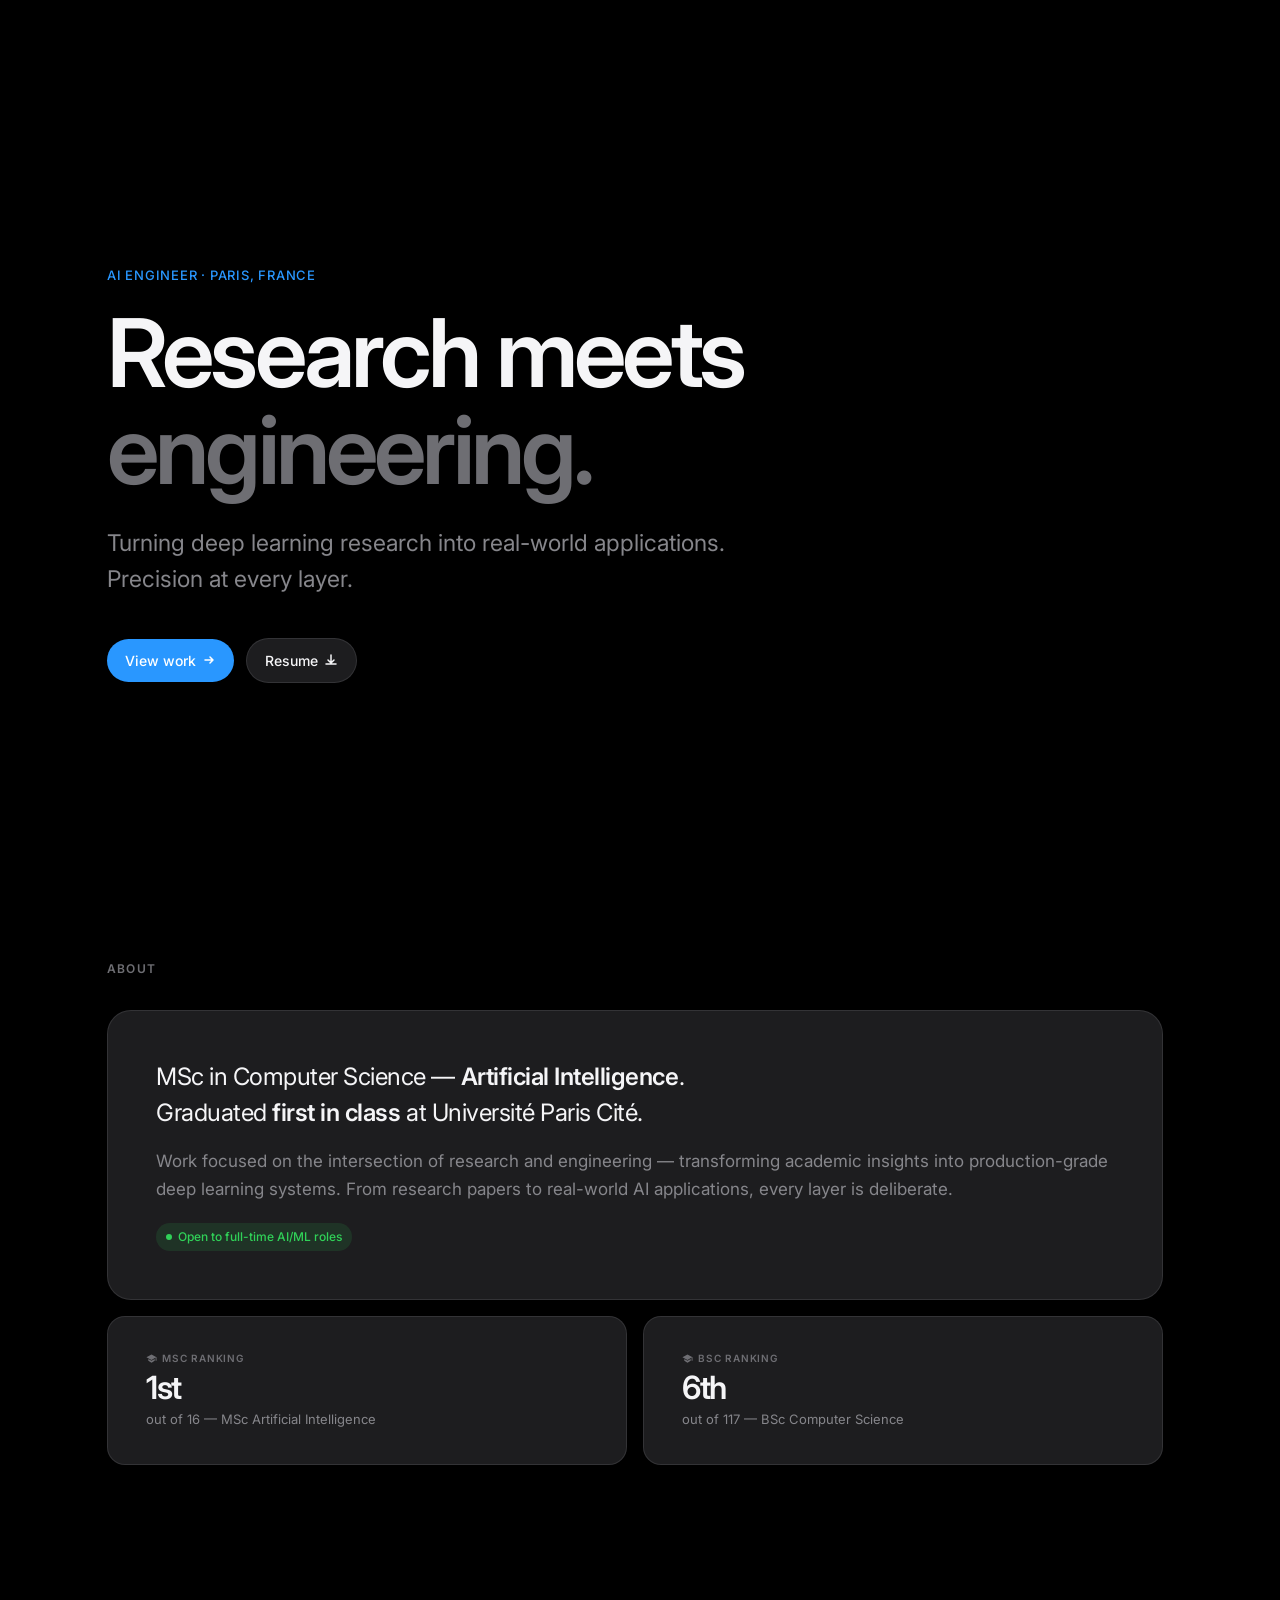
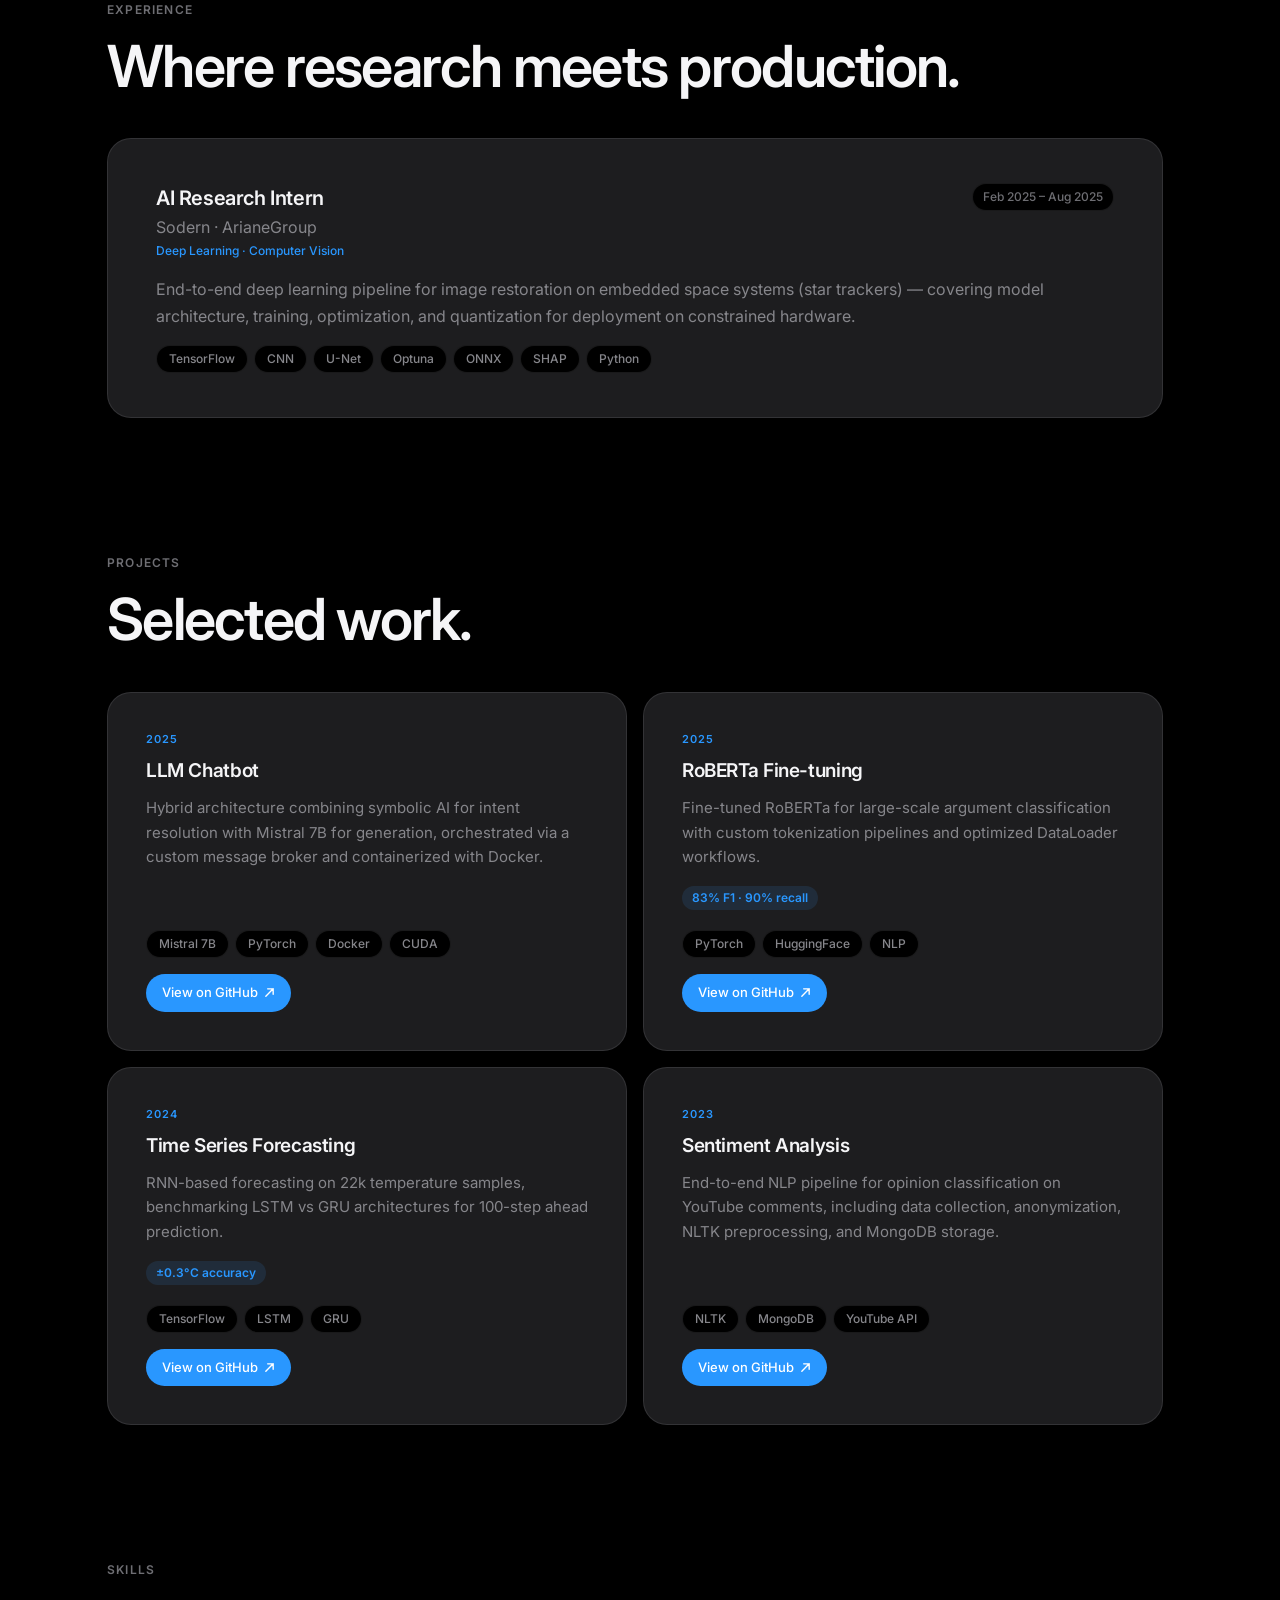
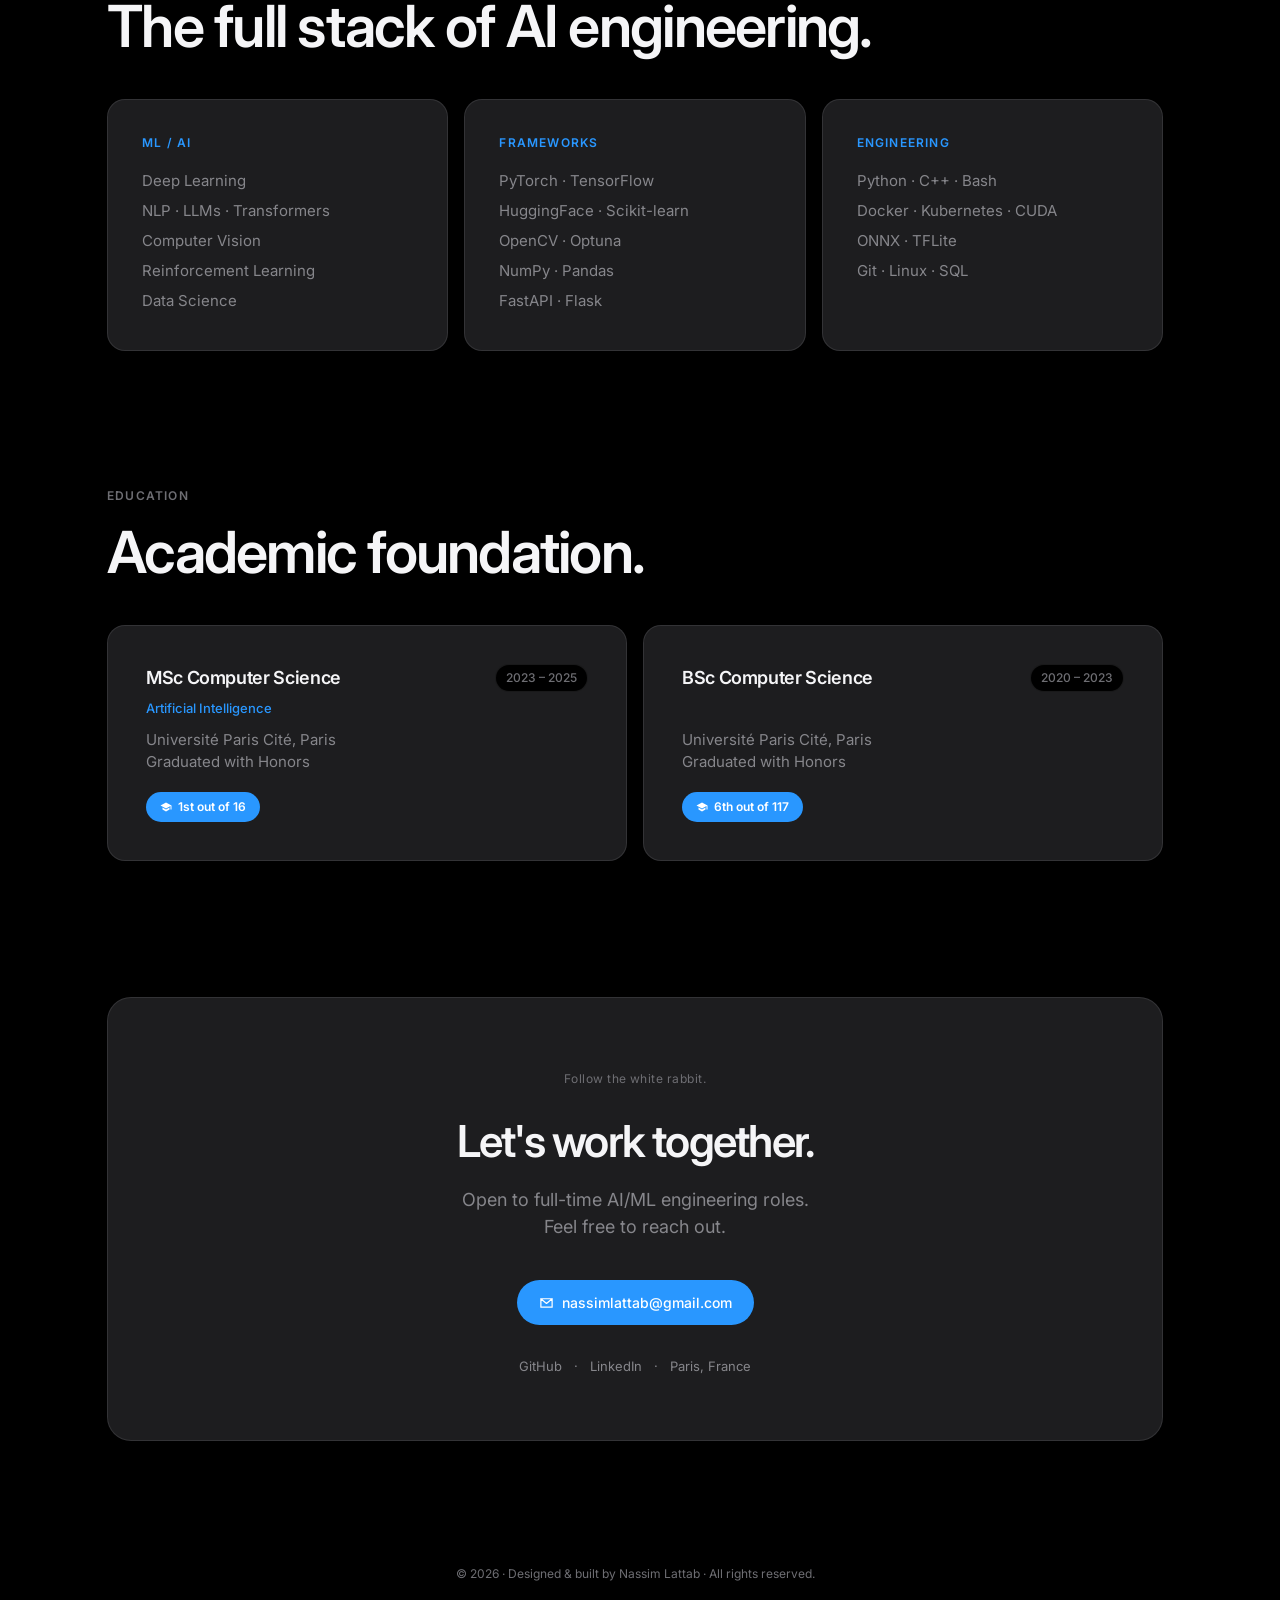
==== index.html @ 6c2d2f8c "feat: update favicon" ====
<!DOCTYPE html>
<html lang="en">
<head>
    <meta charset="UTF-8">
    <meta name="viewport" content="width=device-width, initial-scale=1.0">
    <title>Nassim Lattab — AI Engineer</title>
    <meta name="description" content="AI Engineer portfolio of Nassim Lattab — turning research into real-world deep learning applications.">
    <meta name="author" content="Nassim Lattab">
    <meta name="robots" content="index, follow">
    <meta name="theme-color" content="#111111">
    <meta name="color-scheme" content="light dark">

    <!-- Favicons -->
    <link rel="icon" href="assets/favicon/favicon.svg" type="image/svg+xml">
    <link rel="apple-touch-icon" sizes="180x180" href="assets/favicon/apple-touch-icon.png">

    <!-- SEO -->
    <link rel="canonical" href="https://nassim-lattab.vercel.app/">

    <!-- Open Graph / Twitter -->
    <meta property="og:type" content="website">
    <meta property="og:locale" content="en_US">
    <meta property="og:title" content="Nassim Lattab — AI Engineer">
    <meta property="og:description" content="Turning deep learning research into real-world applications. Precision at every layer.">
    <meta property="og:image" content="https://nassim-lattab.vercel.app/assets/og-image/og-image.png">
    <meta property="og:image:width" content="1200">
    <meta property="og:image:height" content="630">
    <meta property="og:image:alt" content="Nassim Lattab — AI Engineer portfolio preview">
    <meta property="og:url" content="https://nassim-lattab.vercel.app/">
    <meta property="og:site_name" content="Nassim Lattab Portfolio">

    <meta name="twitter:card" content="summary_large_image">
    <meta name="twitter:title" content="Nassim Lattab — AI Engineer">
    <meta name="twitter:description" content="Turning deep learning research into real-world applications. Precision at every layer.">
    <meta name="twitter:image" content="https://nassim-lattab.vercel.app/assets/og-image/og-image.png">
    <meta name="twitter:image:alt" content="Nassim Lattab — AI Engineer portfolio preview">

    <link rel="preconnect" href="https://fonts.googleapis.com">
    <link rel="preconnect" href="https://fonts.gstatic.com" crossorigin>
    <link href="https://fonts.googleapis.com/css2?family=Inter:wght@300;400;500;600&display=swap" rel="stylesheet">

    <script>
        document.documentElement.classList.add('js');
    </script>

    <link rel="stylesheet" href="assets/css/style.css">
</head>

<body>
    <noscript>
        <style>
            #loader { display: none !important; }
        </style>
    </noscript>

    <a class="skip-link" href="#main">Skip to content</a>

    <!-- LOADER -->
    <div id="loader">
        <div class="loader-content">
            <div class="loader-name">Nassim Lattab</div>
            <div class="loader-meta">AI Engineer<span class="loader-dot">·</span>Paris</div>
            <div class="loader-bar-track">
                <div class="loader-bar-fill"></div>
            </div>
        </div>
    </div>

    <!-- NAV -->
    <nav id="nav" aria-label="Primary">
        <button class="nav-identity nav-home-trigger" id="nav-home-trigger" type="button" aria-label="Reload home">
            <span class="nav-name">Nassim Lattab</span>
            <span class="nav-title">AI Engineer</span>
        </button>

        <ul class="nav-links">
            <li><a href="#about">About</a></li>
            <li><a href="#experience">Experience</a></li>
            <li><a href="#projects">Projects</a></li>
            <li><a href="#skills">Skills</a></li>
            <li><a href="#education">Education</a></li>
        </ul>

        <div class="nav-cta-wrap">
            <a href="#contact" class="nav-cta">Contact</a>
        </div>
    </nav>

    <!-- MAIN -->
    <main id="main" tabindex="-1">

        <!-- HERO -->
        <div id="hero-wrapper" class="hero-wrapper">
            <section id="hero" aria-labelledby="hero-heading">
                <div class="hero-animate" id="heroContent">
                    <p class="hero-eyebrow">AI Engineer · Paris, France</p>
                    <h1 class="hero-title" id="hero-heading">Research meets<br><span>engineering.</span></h1>
                    <p class="hero-sub">Turning deep learning research into real-world applications. Precision at every layer.</p>
                    <div class="hero-actions">
                        <a href="#projects" class="btn-primary">
                            View work
                            <svg width="14" height="14" viewBox="0 0 14 14" fill="none" aria-hidden="true">
                                <path d="M3 7h8M8 4l3 3-3 3" stroke="currentColor" stroke-width="1.5" stroke-linecap="round" stroke-linejoin="round" />
                            </svg>
                        </a>
                        <a href="assets/resume/cv-nassim-lattab-en.pdf" class="btn-secondary" download>
                            Resume
                            <svg width="14" height="14" viewBox="0 0 14 14" fill="none" aria-hidden="true">
                                <path d="M7 2v7M4 7l3 3 3-3M2 11h10" stroke="currentColor" stroke-width="1.5" stroke-linecap="round" stroke-linejoin="round" />
                            </svg>
                        </a>
                    </div>
                </div>
            </section>

            <div class="hero-scroll" id="heroScroll">
                <span class="scroll-label">Scroll</span>
                <div class="scroll-line"></div>
            </div>
        </div>

        <!-- ABOUT -->
        <section id="about">
            <h2 class="section-label reveal">About</h2>
            <div class="about-grid">
                <div class="about-card-main card reveal reveal-delay-1">
                    <p class="about-intro">
                        MSc in Computer Science — <strong>Artificial Intelligence</strong>.<br>Graduated <strong>first in class</strong> at Université Paris Cité.
                    </p>
                    <p class="about-desc">
                        Work focused on the intersection of research and engineering — transforming academic insights into production-grade deep learning systems. From research papers to real-world AI applications, every layer is deliberate.
                    </p>
                    <div class="status-badge">
                        <div class="status-dot"></div>
                        Open to full-time AI/ML roles
                    </div>
                </div>

                <div class="about-stat-card card reveal reveal-delay-2">
                    <div class="stat-ranking">
                        <svg width="11" height="11" viewBox="0 0 24 24" fill="currentColor" aria-hidden="true">
                            <path d="M12 3L1 9l11 6 9-4.91V17h2V9L12 3zM5 13.18v4L12 21l7-3.82v-4L12 17l-7-3.82z" />
                        </svg>
                        MSc ranking
                    </div>
                    <div class="stat-value">1st</div>
                    <div class="stat-label">out of 16 — MSc Artificial Intelligence</div>
                </div>

                <div class="about-stat-card card reveal reveal-delay-3">
                    <div class="stat-ranking">
                        <svg width="11" height="11" viewBox="0 0 24 24" fill="currentColor" aria-hidden="true">
                            <path d="M12 3L1 9l11 6 9-4.91V17h2V9L12 3zM5 13.18v4L12 21l7-3.82v-4L12 17l-7-3.82z" />
                        </svg>
                        BSc ranking
                    </div>
                    <div class="stat-value">6th</div>
                    <div class="stat-label">out of 117 — BSc Computer Science</div>
                </div>
            </div>
        </section>

        <!-- EXPERIENCE -->
        <section id="experience">
            <p class="section-label reveal">Experience</p>
            <h2 class="section-title reveal reveal-delay-1">Where research meets production.</h2>
            <div class="exp-card card reveal reveal-delay-2">
                <div class="exp-header">
                    <div>
                        <div class="exp-role">AI Research Intern</div>
                        <div class="exp-company">Sodern · ArianeGroup</div>
                        <div class="exp-domains">Deep Learning · Computer Vision</div>
                    </div>
                    <div class="exp-period">Feb 2025 – Aug 2025</div>
                </div>
                <p class="exp-desc">
                    End-to-end deep learning pipeline for image restoration on embedded space systems (star trackers) — covering model architecture, training, optimization, and quantization for deployment on constrained hardware.
                </p>
                <div class="tag-row">
                    <span class="tag">TensorFlow</span>
                    <span class="tag">CNN</span>
                    <span class="tag">U-Net</span>
                    <span class="tag">Optuna</span>
                    <span class="tag">ONNX</span>
                    <span class="tag">SHAP</span>
                    <span class="tag">Python</span>
                </div>
            </div>
        </section>

        <!-- PROJECTS -->
        <section id="projects">
            <p class="section-label reveal">Projects</p>
            <h2 class="section-title reveal reveal-delay-1">Selected work.</h2>
            <div class="projects-grid">

                <div class="project-card card reveal reveal-delay-1">
                    <div class="project-year">2025</div>
                    <div class="project-title">LLM Chatbot</div>
                    <p class="project-desc">Hybrid architecture combining symbolic AI for intent resolution with Mistral 7B for generation, orchestrated via a custom message broker and containerized with Docker.</p>
                    <div class="tag-row project-tags">
                        <span class="tag">Mistral 7B</span>
                        <span class="tag">PyTorch</span>
                        <span class="tag">Docker</span>
                        <span class="tag">CUDA</span>
                    </div>
                    <div class="project-footer">
                        <a class="btn-github" href="https://github.com/Nestallum/llm-chatbot" target="_blank" rel="noopener">
                            View on GitHub
                            <svg width="11" height="11" viewBox="0 0 12 12" fill="none" aria-hidden="true">
                                <path d="M2 10L10 2M10 2H4M10 2v6" stroke="currentColor" stroke-width="1.5" stroke-linecap="round" stroke-linejoin="round" />
                            </svg>
                        </a>
                    </div>
                </div>

                <div class="project-card card reveal reveal-delay-2">
                    <div class="project-year">2025</div>
                    <div class="project-title">RoBERTa Fine-tuning</div>
                    <p class="project-desc">Fine-tuned RoBERTa for large-scale argument classification with custom tokenization pipelines and optimized DataLoader workflows.</p>
                    <div class="project-metric">83% F1 · 90% recall</div>
                    <div class="tag-row project-tags">
                        <span class="tag">PyTorch</span>
                        <span class="tag">HuggingFace</span>
                        <span class="tag">NLP</span>
                    </div>
                    <div class="project-footer">
                        <a class="btn-github" href="https://github.com/Nestallum/argument-mining-llm" target="_blank" rel="noopener">
                            View on GitHub
                            <svg width="11" height="11" viewBox="0 0 12 12" fill="none" aria-hidden="true">
                                <path d="M2 10L10 2M10 2H4M10 2v6" stroke="currentColor" stroke-width="1.5" stroke-linecap="round" stroke-linejoin="round" />
                            </svg>
                        </a>
                    </div>
                </div>

                <div class="project-card card reveal reveal-delay-3">
                    <div class="project-year">2024</div>
                    <div class="project-title">Time Series Forecasting</div>
                    <p class="project-desc">RNN-based forecasting on 22k temperature samples, benchmarking LSTM vs GRU architectures for 100-step ahead prediction.</p>
                    <div class="project-metric">±0.3°C accuracy</div>
                    <div class="tag-row project-tags">
                        <span class="tag">TensorFlow</span>
                        <span class="tag">LSTM</span>
                        <span class="tag">GRU</span>
                    </div>
                    <div class="project-footer">
                        <a class="btn-github" href="https://github.com/Nestallum/time-series-forecasting" target="_blank" rel="noopener">
                            View on GitHub
                            <svg width="11" height="11" viewBox="0 0 12 12" fill="none" aria-hidden="true">
                                <path d="M2 10L10 2M10 2H4M10 2v6" stroke="currentColor" stroke-width="1.5" stroke-linecap="round" stroke-linejoin="round" />
                            </svg>
                        </a>
                    </div>
                </div>

                <div class="project-card card reveal reveal-delay-4">
                    <div class="project-year">2023</div>
                    <div class="project-title">Sentiment Analysis</div>
                    <p class="project-desc">End-to-end NLP pipeline for opinion classification on YouTube comments, including data collection, anonymization, NLTK preprocessing, and MongoDB storage.</p>
                    <div class="tag-row project-tags">
                        <span class="tag">NLTK</span>
                        <span class="tag">MongoDB</span>
                        <span class="tag">YouTube API</span>
                    </div>
                    <div class="project-footer">
                        <a class="btn-github" href="https://github.com/Nestallum/yt-comment-sentiment-analysis" target="_blank" rel="noopener">
                            View on GitHub
                            <svg width="11" height="11" viewBox="0 0 12 12" fill="none" aria-hidden="true">
                                <path d="M2 10L10 2M10 2H4M10 2v6" stroke="currentColor" stroke-width="1.5" stroke-linecap="round" stroke-linejoin="round" />
                            </svg>
                        </a>
                    </div>
                </div>

            </div>
        </section>

        <!-- SKILLS -->
        <section id="skills">
            <p class="section-label reveal">Skills</p>
            <h2 class="section-title reveal reveal-delay-1">The full stack of AI engineering.</h2>
            <div class="skills-grid">
                <div class="skill-group reveal reveal-delay-1">
                    <div class="skill-group-label">ML / AI</div>
                    <div class="skill-list">
                        Deep Learning<br>NLP · LLMs · Transformers<br>Computer Vision<br>Reinforcement Learning<br>Data Science
                    </div>
                </div>
                <div class="skill-group reveal reveal-delay-2">
                    <div class="skill-group-label">Frameworks</div>
                    <div class="skill-list">
                        PyTorch · TensorFlow<br>HuggingFace · Scikit-learn<br>OpenCV · Optuna<br>NumPy · Pandas<br>FastAPI · Flask
                    </div>
                </div>
                <div class="skill-group reveal reveal-delay-3">
                    <div class="skill-group-label">Engineering</div>
                    <div class="skill-list">
                        Python · C++ · Bash<br>Docker · Kubernetes · CUDA<br>ONNX · TFLite<br>Git · Linux · SQL
                    </div>
                </div>
            </div>
        </section>

        <!-- EDUCATION -->
        <section id="education">
            <p class="section-label reveal">Education</p>
            <h2 class="section-title reveal reveal-delay-1">Academic foundation.</h2>
            <div class="edu-grid">
                <div class="edu-card card featured reveal reveal-delay-1">
                    <div class="edu-header">
                        <div class="edu-degree">
                            <span class="degree-prefix">MSc</span>
                            Computer Science
                        </div>
                        <div class="edu-period">2023 – 2025</div>
                    </div>
                    <div class="edu-spec">Artificial Intelligence</div>
                    <div class="edu-school"><a href="https://u-paris.fr/" target="_blank" rel="noopener" class="edu-link">Université Paris Cité</a>, Paris<br>Graduated with Honors</div>
                    <div class="edu-rank">
                        <svg width="12" height="12" viewBox="0 0 24 24" fill="currentColor" aria-hidden="true">
                            <path d="M12 3L1 9l11 6 9-4.91V17h2V9L12 3zM5 13.18v4L12 21l7-3.82v-4L12 17l-7-3.82z" />
                        </svg>
                        1st out of 16
                    </div>
                </div>

                <div class="edu-card card reveal reveal-delay-2">
                    <div class="edu-header">
                        <div class="edu-degree">
                            <span class="degree-prefix">BSc</span>
                            Computer Science
                        </div>
                        <div class="edu-period">2020 – 2023</div>
                    </div>
                    <div class="edu-spec">&nbsp;</div>
                    <div class="edu-school"><a href="https://u-paris.fr/" target="_blank" rel="noopener" class="edu-link">Université Paris Cité</a>, Paris<br>Graduated with Honors</div>
                    <div class="edu-rank">
                        <svg width="12" height="12" viewBox="0 0 24 24" fill="currentColor" aria-hidden="true">
                            <path d="M12 3L1 9l11 6 9-4.91V17h2V9L12 3zM5 13.18v4L12 21l7-3.82v-4L12 17l-7-3.82z" />
                        </svg>
                        6th out of 117
                    </div>
                </div>
            </div>
        </section>

        <!-- CONTACT -->
        <section id="contact">
            <div class="contact-card card reveal">
                <p class="contact-eyebrow">Follow the white rabbit.</p>
                <h2 class="contact-headline">Let's work together.</h2>
                <p class="contact-sub">Open to full-time AI/ML engineering roles.<br>Feel free to reach out.</p>
                <a href="mailto:nassimlattab@gmail.com" class="contact-email-link">
                    <svg width="15" height="15" viewBox="0 0 16 16" fill="none" aria-hidden="true">
                        <path d="M2 4l6 5 6-5M2 4h12v9H2V4z" stroke="currentColor" stroke-width="1.3" stroke-linecap="round" stroke-linejoin="round" />
                    </svg>
                    nassimlattab@gmail.com
                </a>
                <div class="contact-meta">
                    <a href="https://github.com/Nestallum" target="_blank" rel="noopener">GitHub</a>
                    <span class="contact-meta-dot">·</span>
                    <a href="https://linkedin.com/in/nassim-lattab" target="_blank" rel="noopener">LinkedIn</a>
                    <span class="contact-meta-dot">·</span>
                    <span class="contact-location">Paris, France</span>
                </div>
            </div>
        </section>

    </main>

    <!-- WINSTON -->
    <div id="winston" aria-live="polite">
        <button
            id="winston-pill"
            type="button"
            aria-label="Open Winston personal assistant"
            aria-expanded="false"
            aria-controls="winston-preview winston-chat"
        >
            <span class="winston-pill-icon-wrap" aria-hidden="true">
                <span class="winston-pill-icon">
                    <svg viewBox="0 0 24 24" fill="none" xmlns="http://www.w3.org/2000/svg">
                        <path d="M20 12c0 4.4-3.6 8-8 8-1.4 0-2.7-0.3-3.9-1L4 20l1.1-3.3C4.4 15.3 4 13.7 4 12c0-4.4 3.6-8 8-8s8 3.6 8 8z" fill="currentColor"/>
                    </svg>
                </span>
            </span>

            <span class="winston-pill-name">Ask Winston</span>
        </button>

        <div id="winston-preview" hidden aria-hidden="true">
            <button
                id="winston-preview-close"
                class="winston-close"
                type="button"
                aria-label="Close Winston preview"
            >
                <svg viewBox="0 0 24 24" fill="none">
                    <path d="M6 6L18 18M18 6L6 18" stroke="currentColor" stroke-width="2" stroke-linecap="round"/>
                </svg>
            </button>

            <div class="winston-preview-copy">
                <h3>Need information about my profile?</h3>
                <p>
                    <strong>Winston</strong> can answer questions about my background, projects, skills and current goals.
                </p>
            </div>

            <button id="winston-preview-cta" type="button" class="winston-preview-cta">
                <svg viewBox="0 0 24 24" fill="none" aria-hidden="true">
                    <path d="M21 3L10 14" stroke="currentColor" stroke-width="2" stroke-linecap="round"/>
                    <path d="M21 3L14 21L10 14L3 10L21 3Z" stroke="currentColor" stroke-width="2" stroke-linejoin="round"/>
                </svg>
                <span>Chat with Winston</span>
            </button>
        </div>

        <div id="winston-chat" hidden aria-hidden="true" aria-label="Winston chat">
            <div class="winston-chat-header">
                <div class="winston-chat-identity">
                    <span class="winston-chat-avatar-wrap" aria-hidden="true">
                        <span class="winston-chat-avatar">W</span>
                    </span>

                    <div class="winston-chat-title-wrap">
                        <div class="winston-chat-name">Winston</div>
                        <div class="winston-chat-subtitle">Personal Assistant</div>
                    </div>
                </div>

                <button
                    id="winston-chat-close"
                    class="winston-close"
                    type="button"
                    aria-label="Close Winston chat"
                >
                    <svg viewBox="0 0 24 24" fill="none">
                        <path d="M6 6L18 18M18 6L6 18" stroke="currentColor" stroke-width="2" stroke-linecap="round"/>
                    </svg>
                </button>
            </div>

            <div id="winston-messages" class="winston-messages">
                <div class="winston-day-separator">
                    <span>Today</span>
                </div>

                <div class="winston-message assistant">
                    <div class="winston-message-meta">
                        <span class="winston-message-author">Winston</span>
                    </div>
                    <div class="winston-bubble">
                        <div class="winston-bubble-text">
                            Hello — I’m Winston. I can answer questions about Nassim’s profile,
                            projects, experience and skills.
                        </div>
                    </div>
                    <div class="winston-time">10:01</div>
                </div>
            </div>

            <form id="winston-form" class="winston-form">
                <input
                    id="winston-input"
                    type="text"
                    placeholder="Ask Winston a question..."
                    autocomplete="off"
                />
                <button type="submit" id="winston-send" aria-label="Send message">
                    <svg viewBox="0 0 24 24" fill="none">
                        <path d="M21 3L10 14" stroke="currentColor" stroke-width="2" stroke-linecap="round"/>
                        <path d="M21 3L14 21L10 14L3 10L21 3Z" stroke="currentColor" stroke-width="2" stroke-linejoin="round"/>
                    </svg>
                </button>
            </form>
        </div>
    </div>

    <button id="back-to-top" type="button" aria-label="Back to top">
        <svg width="16" height="16" viewBox="0 0 16 16" fill="none" aria-hidden="true">
            <path d="M8 12V4M4 7l4-4 4 4" stroke="var(--text-primary)" stroke-width="1.5" stroke-linecap="round" stroke-linejoin="round" />
        </svg>
    </button>

    <footer>
        <p>© 2026 · Designed & built by Nassim Lattab · All rights reserved.</p>
    </footer>

    <script type="module" src="assets/js/main.js"></script>
</body>
</html>
---- assets/css/style.css ----
*,
*::before,
*::after {
    box-sizing: border-box;
    margin: 0;
    padding: 0;
}

:root {
    --bg: #000000;
    --bg-card: #1d1d1f;
    --bg-card-hover: #242426;
    --text-primary: #f5f5f7;
    --text-secondary: #86868b;
    --text-tertiary: #6e6e73;
    --accent: #2997ff;
    --accent-hover: #36a1ff;
    --border: rgba(245, 245, 247, 0.1);
    --nav-border: #4f4f50;
    --nav-bg: rgba(22, 22, 23, 0.8);
    --blue-glow: rgba(100, 180, 255, 0.026);
    --radius-sm: 12px;
    --radius-md: 18px;
    --radius-lg: 24px;
    --font: 'Inter', -apple-system, BlinkMacSystemFont, sans-serif;
    --ease-out: cubic-bezier(0.25, 0.46, 0.45, 0.94);
    --ease-spring: cubic-bezier(0.34, 1.56, 0.64, 1);
    --nav-height: 52px;
}

html {
    scroll-behavior: smooth;
    scrollbar-gutter: stable;
    scrollbar-width: thin;
    scrollbar-color: var(--border) transparent;
}

html::-webkit-scrollbar {
    width: 10px;
}

html::-webkit-scrollbar-track {
    background: transparent;
}

html::-webkit-scrollbar-thumb {
    background: var(--border);
    border-radius: 10px;
    border: 2px solid transparent;
    background-clip: padding-box;
}

html::-webkit-scrollbar-thumb:hover {
    background: var(--text-tertiary);
}

body {
    font-family: var(--font);
    background: var(--bg);
    color: var(--text-primary);
    line-height: 1.5;
    -webkit-font-smoothing: antialiased;
    overflow-x: hidden;
    scrollbar-gutter: stable;
}

/* ── LOADER ── */
#loader {
    position: fixed;
    inset: 0;
    z-index: 1000;
    background: var(--bg);
    display: flex;
    align-items: center;
    justify-content: center;
    flex-direction: column;
    gap: 0;
    transform: translateY(0);
    transition: transform 0.9s cubic-bezier(0.76, 0, 0.24, 1);
}

#loader.slide-up {
    transform: translateY(-100%);
}

.loader-content {
    display: flex;
    flex-direction: column;
    align-items: center;
    gap: 6px;
}

.loader-name {
    font-size: 28px;
    font-weight: 600;
    letter-spacing: -0.04em;
    color: var(--text-primary);
    opacity: 0;
    transform: translateY(10px);
    animation: loaderFade 0.55s var(--ease-out) 0.15s forwards;
}

.loader-meta {
    font-size: 14px;
    font-weight: 400;
    color: var(--text-secondary);
    letter-spacing: 0.01em;
    opacity: 0;
    transform: translateY(8px);
    animation: loaderFade 0.55s var(--ease-out) 0.3s forwards;
    margin-bottom: 20px;
}

.loader-meta span {
    color: var(--text-tertiary);
}

.loader-meta .loader-dot {
    margin: 0 5px;
}

.loader-bar-track {
    width: 140px;
    height: 1.5px;
    background: var(--border);
    border-radius: 2px;
    overflow: hidden;
    opacity: 0;
    animation: loaderFade 0.4s var(--ease-out) 0.45s forwards;
}

.loader-bar-fill {
    height: 100%;
    width: 0;
    background: var(--accent);
    border-radius: 2px;
    animation: loaderBar 1s cubic-bezier(0.4, 0, 0.2, 1) 0.4s forwards;
}

@keyframes loaderFade {
    to {
        opacity: 1;
        transform: translateY(0);
    }
}

@keyframes loaderBar {
    to {
        width: 100%;
    }
}

/* ── NAV ── */
nav {
    position: fixed;
    top: 0;
    left: 0;
    right: 0;
    z-index: 100;
    height: var(--nav-height);
    display: grid;
    grid-template-columns: 1fr auto 1fr;
    align-items: center;
    padding: 0 50px;
    background: var(--nav-bg);
    backdrop-filter: blur(20px) saturate(180%);
    -webkit-backdrop-filter: blur(20px) saturate(180%);
    border-bottom: 1px solid var(--nav-border);
    transition: opacity 0.5s var(--ease-out);
    -webkit-font-smoothing: antialiased;
}

html.js nav {
    opacity: 0;
}

html.js.intro-complete nav.visible {
    opacity: 1;
}

.nav-identity {
    display: flex;
    flex-direction: column;
    gap: 1px;
    justify-self: start;
    appearance: none;
    -webkit-appearance: none;
    background: none;
    border: none;
    padding: 0;
    margin: 0;
    text-align: left;
    font: inherit;
    color: inherit;
}

.nav-home-trigger {
    cursor: pointer;
}

.nav-name {
    font-size: 13px;
    font-weight: 500;
    letter-spacing: -0.01em;
    color: var(--text-primary);
    line-height: 1.2;
}

.nav-title {
    font-size: 11px;
    font-weight: 400;
    color: rgba(245, 245, 247, 0.8);
    line-height: 1.2;
}

.nav-links {
    display: flex;
    align-items: center;
    gap: 34px;
    list-style: none;
    justify-self: center;
}

.nav-links a {
    font-size: 13px;
    font-weight: 400;
    color: rgba(245, 245, 247, 0.8);
    text-decoration: none;
}

.nav-links a:hover {
    color: var(--text-primary);
}

.nav-cta-wrap {
    justify-self: end;
    display: flex;
    align-items: center;
    gap: 12px;
}

.nav-cta {
    font-size: 12px;
    font-weight: 500;
    color: #fff !important;
    padding: 5px 13px;
    border: none;
    border-radius: 980px;
    background: var(--accent);
    text-decoration: none;
}

.nav-cta:hover {
    background: var(--accent-hover);
}

/* ── MAIN LAYOUT ── */
main {
    padding-top: 48px;
    transition: opacity 0.5s var(--ease-out);
}

html.js main {
    opacity: 0;
}

html.js.intro-started main.visible,
html.js.intro-complete main.visible {
    opacity: 1;
}

section {
    padding: 96px 32px;
    max-width: 1120px;
    margin: 0 auto;
}

/* ── HERO ── */
.hero-wrapper {
    position: relative;
}

#hero {
    min-height: calc(100vh - 48px);
    display: flex;
    flex-direction: column;
    justify-content: center;
    padding-top: 60px;
    padding-bottom: 60px;
    max-width: 1120px;
    margin: 0 auto;
}

.hero-eyebrow {
    font-size: 13px;
    font-weight: 500;
    color: var(--accent);
    letter-spacing: 0.06em;
    text-transform: uppercase;
    margin-bottom: 20px;
    transition: opacity 0.6s var(--ease-out) 0.1s, transform 0.6s var(--ease-out) 0.1s;
}

.hero-title {
    font-size: clamp(56px, 7.4vw, 104px);
    font-weight: 600;
    letter-spacing: -0.04em;
    line-height: 1.02;
    color: var(--text-primary);
    margin-bottom: 28px;
    transition: opacity 0.6s var(--ease-out) 0.2s, transform 0.6s var(--ease-out) 0.2s;
}

.hero-title span {
    color: var(--text-tertiary);
}

.hero-sub {
    font-size: 23px;
    font-weight: 400;
    color: var(--text-secondary);
    max-width: 620px;
    line-height: 1.55;
    margin-bottom: 40px;
    transition: opacity 0.6s var(--ease-out) 0.3s, transform 0.6s var(--ease-out) 0.3s;
}

.hero-actions {
    display: flex;
    align-items: center;
    gap: 12px;
    transition: opacity 0.6s var(--ease-out) 0.4s, transform 0.6s var(--ease-out) 0.4s;
}

html.js .hero-eyebrow {
    opacity: 0;
    transform: translateY(12px);
}

html.js .hero-title {
    opacity: 0;
    transform: translateY(16px);
}

html.js .hero-sub {
    opacity: 0;
    transform: translateY(12px);
}

html.js .hero-actions {
    opacity: 0;
    transform: translateY(12px);
}

.hero-scroll {
    position: absolute;
    bottom: 32px;
    left: 50%;
    transform: translateX(-50%);
    display: flex;
    flex-direction: column;
    align-items: center;
    gap: 6px;
}

html.js .hero-scroll {
    opacity: 0;
}

html.js.intro-complete .hero-scroll.visible {
    opacity: 1;
}

html.js.intro-complete .hero-scroll.hidden {
    opacity: 0;
}

.scroll-label {
    font-size: 11px;
    color: var(--text-tertiary);
    letter-spacing: 0.08em;
    text-transform: uppercase;
}

.scroll-line {
    width: 1px;
    height: 32px;
    background: linear-gradient(to bottom, var(--text-tertiary), transparent);
    animation: scrollPulse 2s ease-in-out infinite;
}

@keyframes scrollPulse {
    0%,
    100% {
        opacity: 0.4;
    }

    50% {
        opacity: 1;
    }
}

.hero-animate.in .hero-eyebrow,
.hero-animate.in .hero-title,
.hero-animate.in .hero-sub,
.hero-animate.in .hero-actions {
    opacity: 1;
    transform: translateY(0);
}

/* ── BUTTONS ── */
.btn-primary {
    display: inline-flex;
    align-items: center;
    gap: 6px;
    padding: 11px 18px;
    min-height: 38px;
    background: var(--accent);
    color: #fff;
    font-size: 14px;
    font-weight: 500;
    border-radius: 980px;
    text-decoration: none;
    border: none;
    cursor: pointer;
}

.btn-primary:hover {
    background: var(--accent-hover);
}

.btn-secondary {
    display: inline-flex;
    align-items: center;
    gap: 6px;
    padding: 11px 18px;
    min-height: 38px;
    background: var(--bg-card);
    color: var(--text-primary);
    font-size: 14px;
    font-weight: 500;
    border-radius: 980px;
    text-decoration: none;
    border: 1px solid var(--border);
    cursor: pointer;
}

.btn-secondary:hover {
    background: var(--bg-card-hover);
}

/* ── SECTION HEADERS ── */
.section-label {
    font-size: 12px;
    font-weight: 600;
    letter-spacing: 0.1em;
    text-transform: uppercase;
    color: var(--text-tertiary);
    margin-bottom: 16px;
}

.section-title {
    font-size: clamp(40px, 4.6vw, 58px);
    font-weight: 600;
    letter-spacing: -0.03em;
    line-height: 1.1;
    color: var(--text-primary);
    margin-bottom: 40px;
}

/* ── REVEAL ANIMATION ── */

.reveal {
    transition: opacity 0.7s var(--ease-out), transform 0.7s var(--ease-out);
}

html.js .reveal:not(.in) {
    opacity: 0;
    transform: translateY(20px);
}

.reveal.in {
    opacity: 1;
    transform: translateY(0);
}

.reveal-delay-1 {
    transition-delay: 0.1s;
}

.reveal-delay-2 {
    transition-delay: 0.2s;
}

.reveal-delay-3 {
    transition-delay: 0.3s;
}

.reveal-delay-4 {
    transition-delay: 0.4s;
}

/* ── ABOUT ── */
#about {
    padding-top: 60px;
}

.about-grid {
    display: grid;
    grid-template-columns: 1fr 1fr;
    gap: 16px;
    margin-top: 32px;
}

.about-card-main {
    grid-column: 1 / -1;
    background: var(--bg-card);
    border-radius: var(--radius-lg);
    padding: 48px;
    border: 1px solid var(--border);
    transition: transform 0.3s var(--ease-out);
    position: relative;
    overflow: hidden;
}

.about-card-main::after {
    content: '';
    position: absolute;
    inset: 0;
    background: radial-gradient(circle at 80% 20%, rgba(100, 180, 255, 0.05) 0%, transparent 60%);
    opacity: 0;
    transition: opacity 0.3s;
    pointer-events: none;
}

.about-card-main:hover::after {
    opacity: 1;
}

.about-intro {
    font-size: 24px;
    font-weight: 400;
    line-height: 1.5;
    letter-spacing: -0.02em;
    color: var(--text-primary);
    margin-bottom: 16px;
}

.about-intro strong {
    font-weight: 600;
}

.about-desc {
    font-size: 17px;
    color: var(--text-secondary);
    line-height: 1.65;
}

.about-stat-card {
    background: var(--bg-card);
    border-radius: var(--radius-md);
    padding: 34px 38px;
    border: 1px solid var(--border);
    transition: transform 0.3s var(--ease-out);
    position: relative;
    overflow: hidden;
}

.about-stat-card::after {
    content: '';
    position: absolute;
    inset: 0;
    background: radial-gradient(circle at 80% 20%, rgba(100, 180, 255, 0.05) 0%, transparent 60%);
    opacity: 0;
    transition: opacity 0.3s;
    pointer-events: none;
}

.about-stat-card:hover::after {
    opacity: 1;
}

.stat-ranking {
    display: flex;
    align-items: center;
    gap: 5px;
    font-size: 10px;
    font-weight: 600;
    letter-spacing: 0.08em;
    text-transform: uppercase;
    color: var(--text-tertiary);
    margin-bottom: 6px;
}

.stat-value {
    font-size: 32px;
    font-weight: 600;
    letter-spacing: -0.04em;
    color: var(--text-primary);
    line-height: 1;
    margin-bottom: 6px;
}

.stat-label {
    font-size: 13px;
    color: var(--text-secondary);
}

.status-badge {
    display: inline-flex;
    align-items: center;
    gap: 6px;
    font-size: 12px;
    font-weight: 500;
    color: #30d158;
    background: rgba(48, 209, 88, 0.12);
    padding: 5px 10px;
    border-radius: 20px;
    margin-top: 20px;
}

.status-dot {
    width: 6px;
    height: 6px;
    border-radius: 50%;
    background: #30d158;
    animation: pulse 2s ease-in-out infinite;
}

@keyframes pulse {
    0%,
    100% {
        transform: scale(1);
        opacity: 1;
    }

    50% {
        transform: scale(1.2);
        opacity: 0.7;
    }
}

/* ── EXPERIENCE ── */
#experience {
    padding-top: 40px;
}

.exp-card {
    background: var(--bg-card);
    border-radius: var(--radius-lg);
    padding: 44px 48px;
    border: 1px solid var(--border);
    transition: transform 0.3s var(--ease-out);
    position: relative;
    overflow: hidden;
}

.exp-card::after {
    content: '';
    position: absolute;
    inset: 0;
    background: radial-gradient(circle at 80% 20%, rgba(100, 180, 255, 0.05) 0%, transparent 60%);
    opacity: 0;
    transition: opacity 0.3s;
    pointer-events: none;
}

.exp-card:hover {
    transform: translateY(-2px);
}

.exp-card:hover::after {
    opacity: 1;
}

.exp-header {
    display: flex;
    justify-content: space-between;
    align-items: flex-start;
    gap: 16px;
    margin-bottom: 16px;
}

.exp-role {
    font-size: 20px;
    font-weight: 600;
    letter-spacing: -0.02em;
}

.exp-company {
    font-size: 16px;
    color: var(--text-secondary);
    margin-top: 2px;
}

.exp-domains {
    font-size: 12px;
    color: var(--accent);
    font-weight: 500;
    margin-top: 3px;
}

.exp-period {
    font-size: 12px;
    color: var(--text-tertiary);
    white-space: nowrap;
    font-weight: 500;
    background: var(--bg);
    padding: 4px 10px;
    border-radius: 20px;
    border: 1px solid var(--border);
}

.exp-desc {
    font-size: 16px;
    color: var(--text-secondary);
    line-height: 1.65;
    margin-top: 16px;
    margin-bottom: 16px;
}

.tag-row {
    display: flex;
    flex-wrap: wrap;
    gap: 6px;
    margin-top: 4px;
}

.project-tags {
    margin-bottom: 16px;
}

.tag {
    font-size: 12px;
    font-weight: 500;
    color: var(--text-secondary);
    background: var(--bg);
    padding: 4px 12px;
    border-radius: 980px;
    border: 1px solid var(--border);
}

/* ── PROJECTS ── */
#projects {
    padding-top: 40px;
}

.projects-grid {
    display: grid;
    grid-template-columns: repeat(2, 1fr);
    gap: 16px;
}

.project-card {
    background: var(--bg-card);
    border-radius: var(--radius-lg);
    padding: 38px;
    border: 1px solid var(--border);
    display: flex;
    flex-direction: column;
    color: inherit;
    position: relative;
    overflow: hidden;
    transition: transform 0.3s var(--ease-out);
}

.project-card::after {
    content: '';
    position: absolute;
    inset: 0;
    background: radial-gradient(circle at 80% 20%, rgba(100, 180, 255, 0.05) 0%, transparent 60%);
    opacity: 0;
    transition: opacity 0.3s;
    pointer-events: none;
}

.project-card:hover {
    transform: translateY(-2px);
}

.project-card:hover::after {
    opacity: 1;
}

.project-year {
    font-size: 11px;
    font-weight: 600;
    letter-spacing: 0.08em;
    text-transform: uppercase;
    color: var(--accent);
    margin-bottom: 10px;
}

.project-title {
    font-size: 19px;
    font-weight: 600;
    letter-spacing: -0.02em;
    color: var(--text-primary);
    margin-bottom: 10px;
}

.project-desc {
    font-size: 15px;
    color: var(--text-secondary);
    line-height: 1.65;
    flex: 1;
    margin-bottom: 16px;
}

.project-metric {
    display: inline-block;
    font-size: 12px;
    font-weight: 600;
    color: var(--accent);
    background: rgba(59, 156, 255, 0.12);
    padding: 3px 10px;
    border-radius: 20px;
    margin-bottom: 16px;
    align-self: flex-start;
}

.project-footer {
    display: flex;
    align-items: center;
    margin-top: auto;
}

.btn-github {
    display: inline-flex;
    align-items: center;
    gap: 6px;
    padding: 9px 16px;
    min-height: 34px;
    background: var(--accent);
    color: #fff;
    font-size: 13px;
    font-weight: 500;
    border-radius: 980px;
    text-decoration: none;
    border: none;
}

.btn-github:hover {
    background: var(--accent-hover);
}

.btn-github:hover svg {
    transform: translate(1px, -1px);
}

.btn-github svg {
    transition: transform 0.2s;
}

/* ── SKILLS ── */
#skills {
    padding-top: 40px;
}

.skills-grid {
    display: grid;
    grid-template-columns: repeat(3, 1fr);
    gap: 16px;
}

.skill-group {
    background: var(--bg-card);
    border-radius: var(--radius-md);
    padding: 34px;
    border: 1px solid var(--border);
    transition: transform 0.3s var(--ease-out);
}

.skill-group-label {
    font-size: 12px;
    font-weight: 600;
    letter-spacing: 0.1em;
    text-transform: uppercase;
    color: var(--accent);
    margin-bottom: 14px;
}

.skill-list {
    font-size: 15px;
    color: var(--text-secondary);
    line-height: 2;
}

/* ── EDUCATION ── */
#education {
    padding-top: 40px;
}

.edu-grid {
    display: grid;
    grid-template-columns: 1fr 1fr;
    gap: 16px;
}

.edu-card {
    background: var(--bg-card);
    border-radius: var(--radius-md);
    padding: 38px;
    border: 1px solid var(--border);
    transition: transform 0.3s var(--ease-out);
    position: relative;
    overflow: hidden;
}

.edu-card::after {
    content: '';
    position: absolute;
    inset: 0;
    background: radial-gradient(circle at 80% 20%, rgba(100, 180, 255, 0.05) 0%, transparent 60%);
    opacity: 0;
    transition: opacity 0.3s;
    pointer-events: none;
}

.edu-card:hover {
    transform: translateY(-2px);
}

.edu-card:hover::after {
    opacity: 1;
}

.edu-header {
    display: flex;
    justify-content: space-between;
    align-items: flex-start;
    margin-bottom: 4px;
}

.edu-period {
    font-size: 12px;
    color: var(--text-tertiary);
    font-weight: 500;
    white-space: nowrap;
    background: var(--bg);
    padding: 4px 10px;
    border: 1px solid var(--border);
    border-radius: 20px;
}

.edu-degree {
    font-size: 18px;
    font-weight: 600;
    letter-spacing: -0.02em;
    color: var(--text-primary);
    margin-bottom: 4px;
}

.edu-spec {
    font-size: 13px;
    color: var(--accent);
    font-weight: 500;
    margin-bottom: 10px;
}

.edu-link {
    color: var(--text-secondary);
    text-decoration: none;
}

.edu-link:hover {
    color: var(--text-primary);
}

.edu-school {
    font-size: 15px;
    color: var(--text-secondary);
    margin-bottom: 18px;
}

.edu-rank {
    display: inline-flex;
    align-items: center;
    gap: 6px;
    font-size: 12px;
    font-weight: 600;
    color: #fff;
    background: var(--accent);
    padding: 6px 14px;
    border-radius: 20px;
}

/* ── CONTACT ── */
#contact {
    padding-top: 40px;
    padding-bottom: 100px;
}

.contact-card {
    background: var(--bg-card);
    border-radius: var(--radius-lg);
    padding: 72px 56px 64px;
    border: 1px solid var(--border);
    text-align: center;
    position: relative;
    overflow: hidden;
    transition: transform 0.3s var(--ease-out);
}

.contact-card::after {
    content: '';
    position: absolute;
    inset: 0;
    background: radial-gradient(circle at 80% 20%, rgba(100, 180, 255, 0.05) 0%, transparent 60%);
    opacity: 0;
    transition: opacity 0.3s;
    pointer-events: none;
}

.contact-card:hover {
    transform: translateY(-2px);
}

.contact-card:hover::after {
    opacity: 1;
}

.contact-headline {
    font-size: clamp(28px, 4vw, 44px);
    font-weight: 600;
    letter-spacing: -0.04em;
    color: var(--text-primary);
    margin-bottom: 12px;
}

.contact-eyebrow {
    font-size: 12px;
    font-weight: 400;
    color: var(--text-tertiary);
    letter-spacing: 0.04em;
    margin-bottom: 20px;
}

.contact-sub {
    font-size: 18px;
    color: var(--text-secondary);
    margin-bottom: 40px;
}

.contact-email-link {
    display: inline-flex;
    align-items: center;
    gap: 8px;
    font-size: 14px;
    font-weight: 500;
    color: #fff;
    text-decoration: none;
    padding: 12px 22px;
    min-height: 42px;
    border-radius: 980px;
    border: none;
    background: var(--accent);
    margin-bottom: 32px;
    will-change: transform;
}

.contact-email-link:hover {
    background: var(--accent-hover);
}

.contact-meta {
    display: flex;
    align-items: center;
    justify-content: center;
    gap: 12px;
    font-size: 13px;
    color: var(--text-secondary);
}

.contact-meta a {
    color: var(--text-secondary);
    text-decoration: none;
}

.contact-meta a:hover {
    color: var(--text-primary);
}

.contact-meta-dot {
    color: var(--text-secondary);
}

.contact-location {
    color: var(--text-secondary);
    font-weight: 400;
}

/* ── BACK TO TOP ── */
#back-to-top {
    position: fixed;
    bottom: 32px;
    left: 32px;
    z-index: 200;
    width: 40px;
    height: 40px;
    border-radius: 50%;
    background: var(--bg-card);
    border: 1px solid var(--border);
    display: flex;
    align-items: center;
    justify-content: center;
    cursor: pointer;
    opacity: 0;
    pointer-events: none;
    transform: translateY(8px);
    transition: opacity 0.35s var(--ease-out), transform 0.35s var(--ease-out);
}

#back-to-top.visible {
    opacity: 1;
    pointer-events: auto;
    transform: translateY(0);
}

#back-to-top:hover {
    background: var(--bg-card-hover);
}

/* ── WINSTON ── */

#winston {
    position: fixed;
    right: 32px;
    bottom: 32px;
    z-index: 260;
    display: flex;
    flex-direction: column;
    align-items: flex-end;
    pointer-events: none;
}

#winston {
    transition: opacity 0.5s var(--ease-out);
}

html.js #winston {
    opacity: 0;
}

html.js.intro-complete #winston {
    opacity: 1;
}

#winston > * {
    pointer-events: auto;
}

#winston.chat-open #winston-pill {
    opacity: 0;
    pointer-events: none;
    transform: translateY(8px);
}

/* PILULE */
#winston-pill {
    font-family: var(--font);
    appearance: none;
    -webkit-appearance: none;
    background: var(--bg-card);
    border: 1px solid var(--border);
    color: var(--text-primary);
    padding: 8px 16px 8px 14px;
    min-height: 44px;
    border-radius: 980px;
    display: inline-flex;
    align-items: center;
    gap: 8px;
    cursor: pointer;
    transition: opacity 0.2s var(--ease-out);
}

#winston-pill:hover {
    background: var(--bg-card-hover);
}

#winston-pill.is-active {
    background: var(--bg-card-hover);
}

.winston-pill-icon,
.winston-preview-icon,
.winston-chat-avatar {
    background: #000;
    color: #fff;
    display: flex;
    align-items: center;
    justify-content: center;
    flex: 0 0 auto;
}

.winston-pill-icon {
    width: 30px;
    height: 30px;
    border-radius: 8px;
}

.winston-pill-icon svg {
    width: 18px;
    height: 18px;
}

.winston-chat-avatar {
    width: 32px;
    height: 32px;
    border-radius: 9px;
    font-size: 13px;
    font-weight: 500;
    font-family: inherit;
    letter-spacing: -0.01em;
    line-height: 1;
}

.winston-pill-copy {
    display: flex;
    flex-direction: column;
    align-items: flex-start;
    text-align: left;
    min-width: 0;
}

.winston-pill-name {
    font-size: 14px;
    font-weight: 500;
    letter-spacing: -0.01em;
    color: var(--text-primary);
}

/* PREVIEW */
#winston-preview {
    position: fixed;
    display: flex;
    flex-direction: column;
    align-items: flex-start;
    right: 32px;
    bottom: 90px;
    width: 420px;
    padding: 26px 24px 22px;
    background: var(--bg-card);
    border: 1px solid var(--border);
    border-radius: 28px;
    opacity: 0;
    transform: translateY(10px) scale(0.985);
    pointer-events: none;
    transition: opacity 0.22s var(--ease-out), transform 0.22s var(--ease-out);
}

#winston-preview.is-open {
    opacity: 1;
    transform: translateY(0) scale(1);
    pointer-events: auto;
}

#winston-preview .winston-close {
    position: absolute;
    top: 14px;
    right: 14px;
}

.winston-close {
    appearance: none;
    -webkit-appearance: none;
    width: 30px;
    height: 30px;
    border-radius: 50%;
    background: var(--bg-card);
    border: 1px solid var(--border);
    color: var(--text-primary);
    display: inline-flex;
    align-items: center;
    justify-content: center;
    cursor: pointer;
}

.winston-close:hover {
    background: var(--bg-card-hover);
    border-color: var(--border);
}

.winston-close:active {
    background: var(--bg-card-hover);
    border-color: var(--border);
}

.winston-close svg {
    width: 14px;
    height: 14px;
}

.winston-preview-copy h3 {
    font-size: 17px;
    font-weight: 600;
    line-height: 1.3;
    letter-spacing: -0.012em;
    color: var(--text-primary);
    margin-bottom: 8px;
    max-width: 255px;
}

.winston-preview-copy p {
    font-size: 15px;
    line-height: 1.58;
    color: var(--text-secondary);
    margin-bottom: 16px;
    max-width: 255px;
}

.winston-preview-copy p strong {
    font-weight: 600;
    color: var(--text-primary);
}

.winston-preview-cta {
    display: inline-flex;
    align-items: center;
    justify-content: flex-start;
    gap: 8px;
    padding: 11px 16px;
    min-height: 38px;
    background: var(--accent);
    color: #fff;
    border: none;
    border-radius: 999px;
    font-size: 13px;
    font-weight: 500;
    cursor: pointer;
    text-align: left;
    width: auto;
    max-width: 100%;
}

.winston-preview-cta svg {
    width: 14px;
    height: 14px;
    flex: 0 0 auto;
}

.winston-preview-cta span {
    display: inline-flex;
    align-items: center;
    line-height: 1;
}

.winston-preview-cta:hover {
    background: var(--accent-hover);
}

/* CHAT */
#winston-chat {
    position: fixed;
    right: 32px;
    bottom: 32px;
    width: 390px;
    height: 600px;
    overflow: hidden;
    display: flex;
    flex-direction: column;
    background: var(--bg-card);
    border: 1px solid var(--border);
    border-radius: 34px;
    opacity: 0;
    transform: translateY(10px) scale(0.985);
    pointer-events: none;
    transition: opacity 0.22s var(--ease-out), transform 0.22s var(--ease-out);
}

#winston-chat.is-open {
    opacity: 1;
    transform: translateY(0) scale(1);
    pointer-events: auto;
}

.winston-chat-header {
    display: flex;
    align-items: center;
    justify-content: space-between;
    padding: 14px 14px 12px;
    border-bottom: 1px solid var(--border);
    background: var(--bg-card);
}

.winston-chat-identity {
    display: flex;
    align-items: center;
    gap: 11px;
    min-width: 0;
}

.winston-chat-title-wrap {
    display: flex;
    flex-direction: column;
    line-height: 1.15;
}

.winston-chat-name {
    font-size: 14px;
    font-weight: 600;
    letter-spacing: -0.02em;
    color: var(--text-primary);
}

.winston-chat-subtitle {
    font-size: 10.5px;
    color: var(--text-secondary);
    margin-top: 2px;
}

.winston-messages {
    flex: 1 1 auto;
    min-height: 0;
    overflow-y: auto;
    padding: 14px 14px 16px;
    display: flex;
    flex-direction: column;
    gap: 18px;
    background: var(--bg);
    scrollbar-width: thin;
    scrollbar-color: var(--border) transparent;
}

.winston-messages::-webkit-scrollbar {
    width: 8px;
}

.winston-messages::-webkit-scrollbar-track {
    background: transparent;
}

.winston-messages::-webkit-scrollbar-thumb {
    background: var(--border);
    border-radius: 8px;
}

.winston-messages::-webkit-scrollbar-thumb:hover {
    background: var(--text-tertiary);
}

.winston-day-separator {
    display: flex;
    align-items: center;
    justify-content: center;
    gap: 12px;
    margin-bottom: 0;
}

.winston-day-separator::before,
.winston-day-separator::after {
    content: "";
    flex: 1;
    height: 1px;
    background: var(--border);
}

.winston-day-separator span {
    font-size: 11px;
    color: var(--text-tertiary);
    background: var(--bg-card);
    padding: 4px 12px;
    border-radius: 999px;
    border: 1px solid var(--border);
}

.winston-message {
    display: flex;
    flex-direction: column;
    gap: 3px;
    max-width: 82%;
}

.winston-message.assistant {
    align-items: flex-start;
}

.winston-message.user {
    align-items: flex-end;
    align-self: flex-end;
}

.winston-message-meta {
    display: flex;
    align-items: center;
    gap: 8px;
}

.winston-message-author {
    font-size: 11px;
    font-weight: 500;
    color: var(--text-secondary);
    letter-spacing: -0.01em;
}

.winston-bubble {
    border-radius: 22px;
    padding: 10px 14px;
    font-size: 13px;
    line-height: 1.45;
    letter-spacing: -0.015em;
    word-break: break-word;
}

.winston-message.assistant .winston-bubble {
    background: var(--bg-card);
    color: var(--text-primary);
    border: 1px solid var(--border);
}

.winston-message.user .winston-bubble {
    background: var(--accent);
    color: #fff;
    border-bottom-right-radius: 10px;
}

.winston-time {
    font-family: var(--font);
    font-size: 10px;
    color: var(--text-tertiary);
    margin-top: 4px;
    line-height: 1;
    opacity: 0.9;
}

.winston-message.assistant .winston-time {
    text-align: left;
    margin-left: 6px;
}

.winston-message.user .winston-time {
    text-align: right;
    margin-right: 6px;
}

.winston-form {
    flex: 0 0 auto;
    display: flex;
    align-items: center;
    gap: 10px;
    padding: 10px 12px 12px;
    background: var(--bg-card);
    border-top: 1px solid var(--border);
}

#winston-input {
    flex: 1;
    min-width: 0;
    padding: 6px 14px;
    border-radius: 999px;
    border: 1px solid var(--border);
    background: var(--bg);
    color: var(--text-primary);
    font: inherit;
    font-size: 13px;
}

#winston-input::placeholder {
    color: var(--text-tertiary);
    font-size: 13px;
}

#winston-input:focus {
    outline: none;
    border-color: var(--border);
}

#winston-send {
    width: 30px;
    height: 30px;
    border-radius: 50%;
    border: none;
    background: var(--accent);
    color: #fff;
    display: inline-flex;
    align-items: center;
    justify-content: center;
    cursor: pointer;
    flex: 0 0 auto;
}

#winston-send:hover {
    background: var(--accent-hover);
}

#winston-send:active {
    background: var(--accent-hover);
}

#winston-send svg {
    width: 12px;
    height: 12px;
}

@media (max-width: 700px) {
    #winston {
        right: 16px;
        bottom: 16px;
    }

    #winston-preview {
        right: 16px;
        bottom: 72px;
        width: min(392px, calc(100vw - 32px));
    }

    #winston-chat {
        right: 16px;
        bottom: 16px;
        width: min(328px, calc(100vw - 32px));
        height: min(472px, calc(100vh - 110px));
    }
    
    body:has(#winston-chat.is-open) #back-to-top {
        opacity: 0;
        pointer-events: none;
    }
}

/* ── FOOTER ── */
footer {
    text-align: center;
    padding: 24px;
    font-size: 12px;
    color: var(--text-tertiary);
}

.skip-link {
    position: absolute;
    left: 16px;
    top: -48px;
    z-index: 2000;
    background: var(--text-primary);
    color: var(--bg);
    padding: 10px 14px;
    border-radius: 999px;
    text-decoration: none;
    font-size: 14px;
    font-weight: 600;
    transition: top 0.2s ease;
}

.skip-link:focus {
    top: calc(var(--nav-height) + 12px);
}

a:focus-visible,
button:focus-visible {
    outline: 3px solid var(--accent);
    outline-offset: 3px;
}

.btn-primary:focus-visible,
.btn-secondary:focus-visible,
.btn-github:focus-visible {
    outline: 3px solid var(--accent);
    outline-offset: 4px;
}

/* ── RESPONSIVE ── */
@media (max-width: 700px) {
    nav {
        grid-template-columns: 1fr auto;
        padding: 0 16px;
    }

    .nav-links {
        display: none;
    }

    .nav-identity {
        justify-self: start;
    }

    .nav-cta-wrap {
        justify-self: end;
        display: flex;
        align-items: center;
        gap: 10px;
    }

    #theme-toggle {
    display: none;
    }

    section {
        padding: 60px 16px;
    }

    .about-grid,
    .projects-grid,
    .skills-grid,
    .edu-grid {
        grid-template-columns: 1fr;
    }

    .about-card-main {
        grid-column: 1;
    }

    .exp-header {
        flex-direction: column;
        gap: 8px;
    }

    .hero-title {
        font-size: 42px;
    }

    .contact-card {
        padding: 40px 24px;
    }

    #contact {
        padding-bottom: 96px;
    }

    footer {
        padding-bottom: 96px;
    }

    #back-to-top {
        bottom: 16px;
        left: 16px;
    }
}

@media (max-width: 520px) {
    .degree-prefix {
        display: block;
    }
}
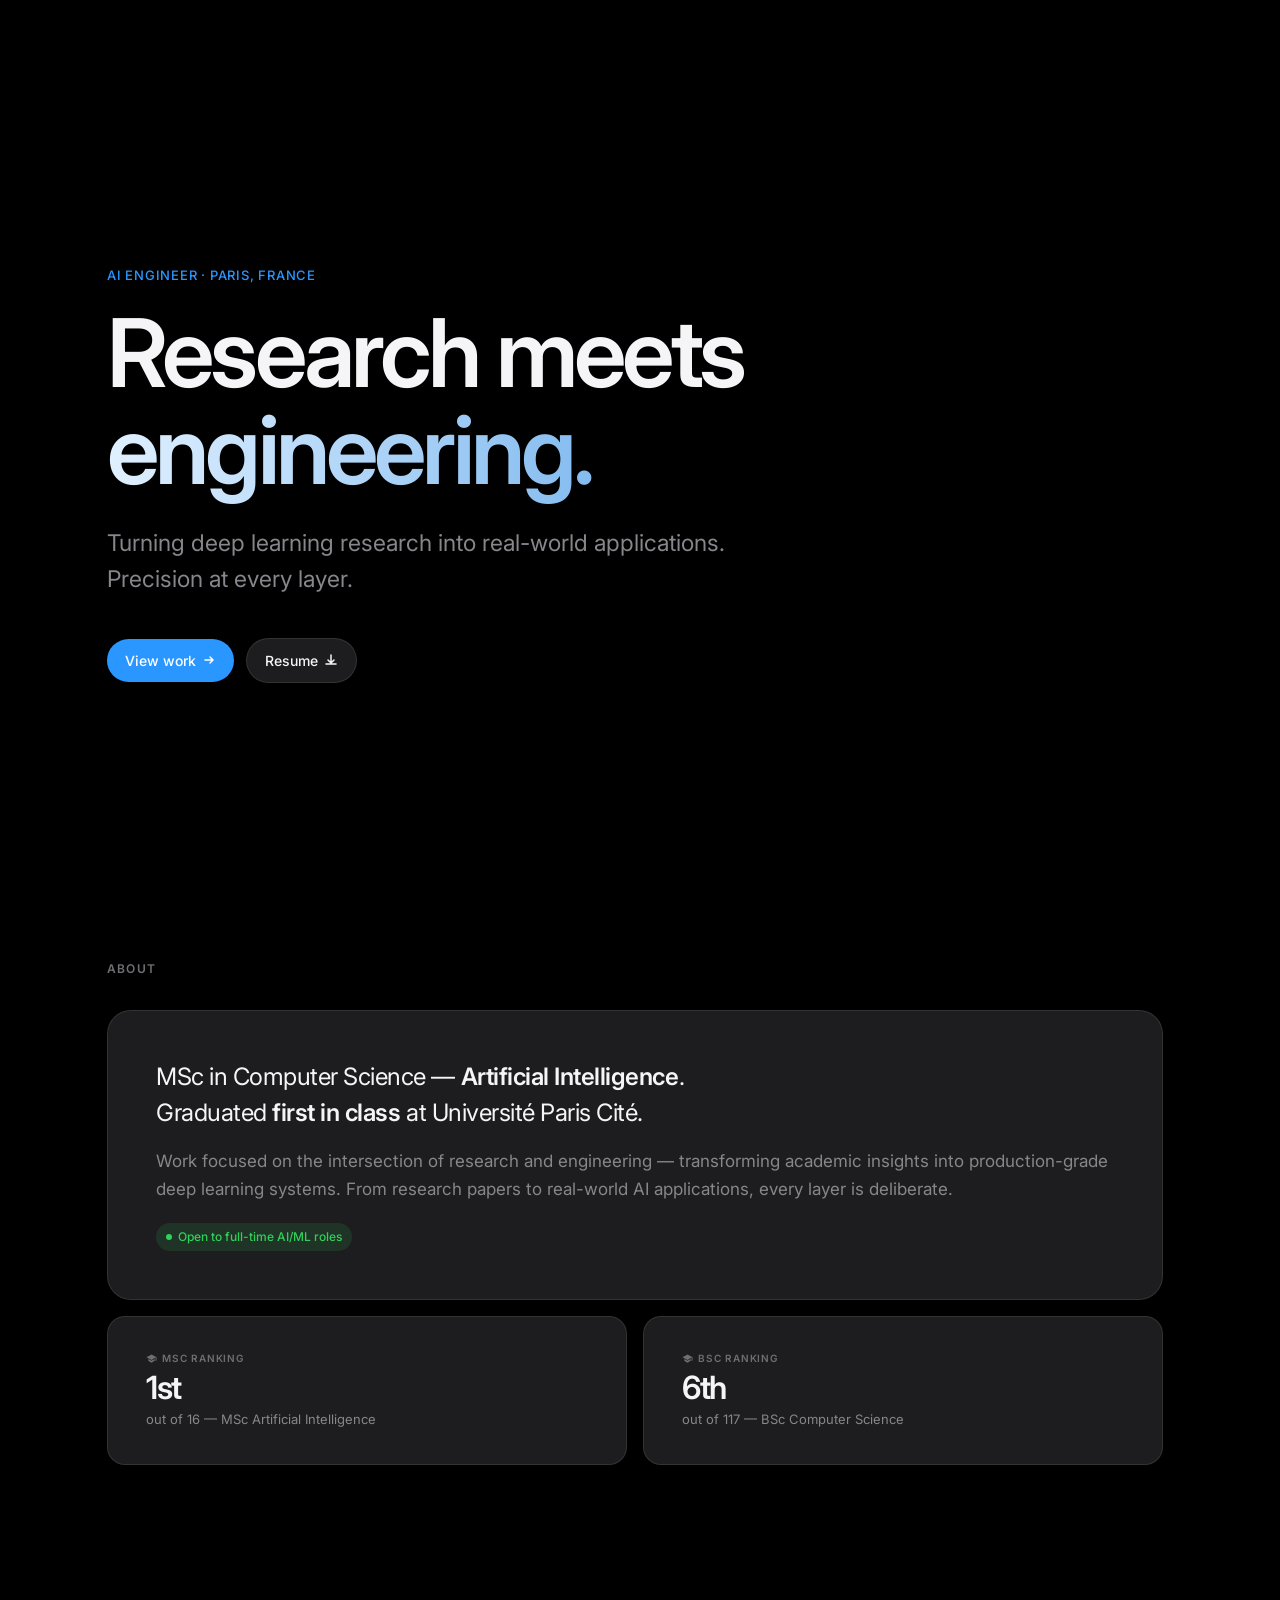
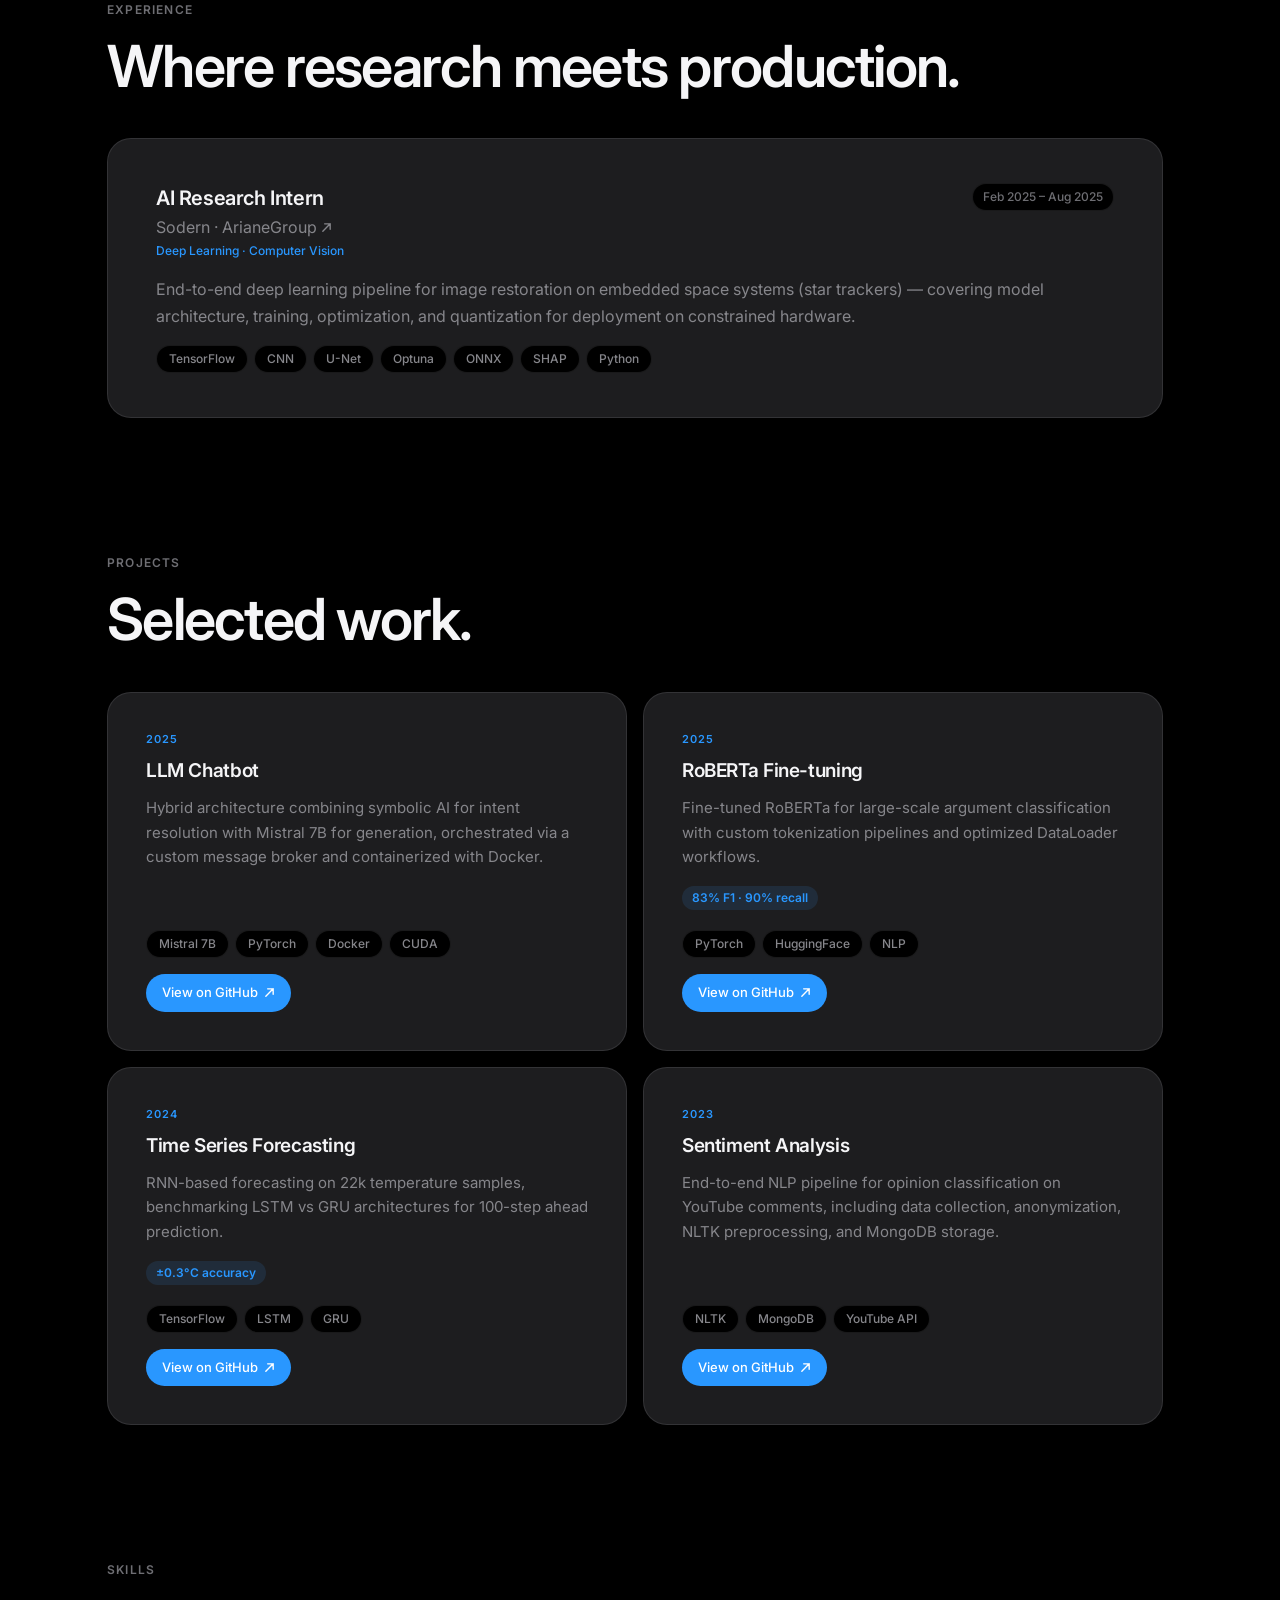
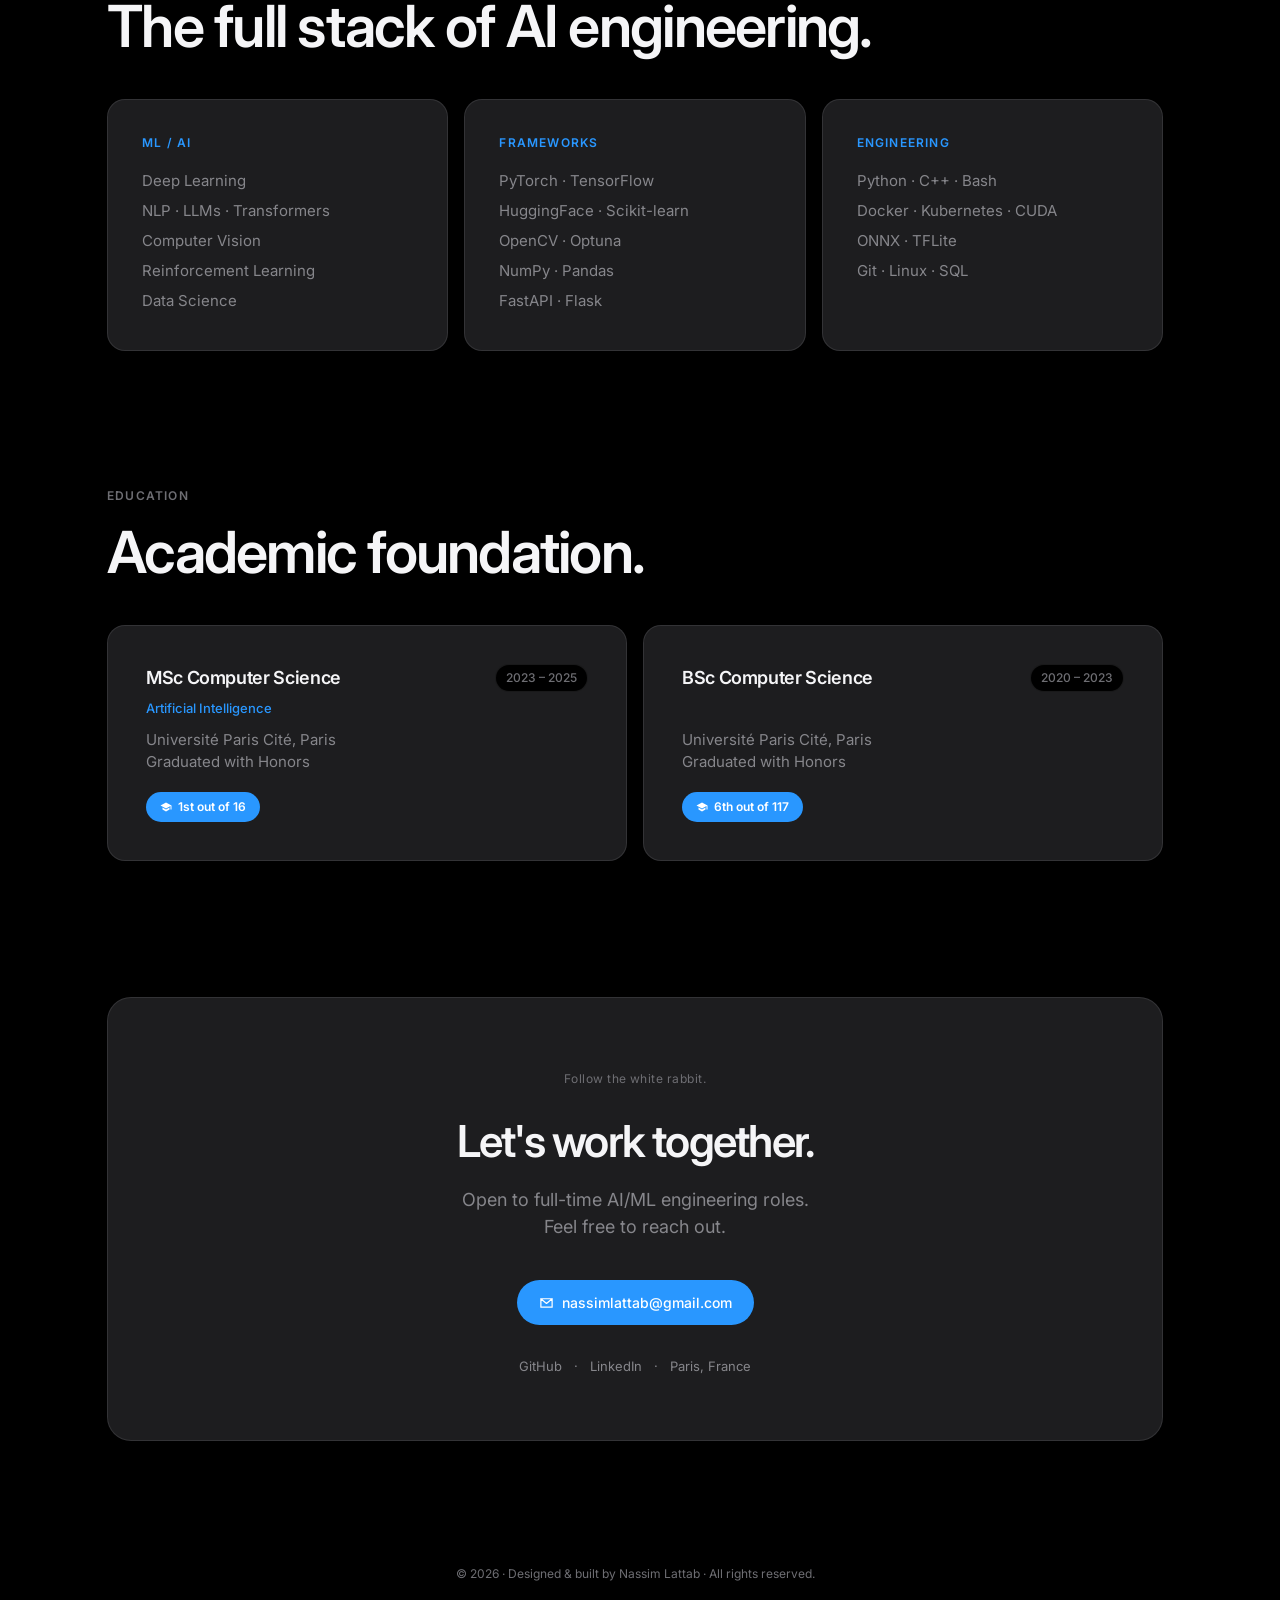
==== commit 7d1b540c: "Refactor UI: Apple-inspired dark theme, button harmonization, Winston chatbot redesign" ====
--- a/index.html
+++ b/index.html
@@ -168,7 +168,12 @@
                 <div class="exp-header">
                     <div>
                         <div class="exp-role">AI Research Intern</div>
-                        <div class="exp-company">Sodern · ArianeGroup</div>
+                        <div class="exp-company">
+                            <a href="https://sodern.com/" target="_blank" rel="noopener" class="exp-company-link">
+                                Sodern · ArianeGroup
+                                <svg width="11" height="11" viewBox="0 0 12 12" fill="none" xmlns="http://www.w3.org/2000/svg"><path d="M2 10L10 2M10 2H4M10 2V8" stroke="currentColor" stroke-width="1.5" stroke-linecap="round" stroke-linejoin="round"/></svg>
+                            </a>
+                        </div>
                         <div class="exp-domains">Deep Learning · Computer Vision</div>
                     </div>
                     <div class="exp-period">Feb 2025 – Aug 2025</div>
@@ -378,13 +383,9 @@
             aria-expanded="false"
             aria-controls="winston-preview winston-chat"
         >
-            <span class="winston-pill-icon-wrap" aria-hidden="true">
-                <span class="winston-pill-icon">
-                    <svg viewBox="0 0 24 24" fill="none" xmlns="http://www.w3.org/2000/svg">
-                        <path d="M20 12c0 4.4-3.6 8-8 8-1.4 0-2.7-0.3-3.9-1L4 20l1.1-3.3C4.4 15.3 4 13.7 4 12c0-4.4 3.6-8 8-8s8 3.6 8 8z" fill="currentColor"/>
-                    </svg>
-                </span>
-            </span>
+            <svg viewBox="0 0 16 16" fill="none" xmlns="http://www.w3.org/2000/svg" width="16" height="16" aria-hidden="true">
+                <path d="M2 4.5A2.5 2.5 0 014.5 2h7A2.5 2.5 0 0114 4.5v5A2.5 2.5 0 0111.5 12H9l-3 2v-2H4.5A2.5 2.5 0 012 9.5v-5z" fill="currentColor"/>
+            </svg>
 
             <span class="winston-pill-name">Ask Winston</span>
         </button>
--- a/assets/css/style.css
+++ b/assets/css/style.css
@@ -10,19 +10,33 @@
     --bg: #000000;
     --bg-card: #1d1d1f;
     --bg-card-hover: #242426;
+
+    --font: 'Inter', -apple-system, BlinkMacSystemFont, sans-serif;
+    
     --text-primary: #f5f5f7;
     --text-secondary: #86868b;
     --text-tertiary: #6e6e73;
+    
+
+    /*
+    --accent: #24ac9d;
+    --accent-gradient: linear-gradient(90deg, #bfe1dc 0%, #587d95 100%);
+    */
     --accent: #2997ff;
-    --accent-hover: #36a1ff;
+    --accent-gradient: linear-gradient(90deg, #e0f0ff 0%, #84bcf0 100%);
+    --accent-hover: color-mix(in srgb, var(--accent) 92%, white);
+
     --border: rgba(245, 245, 247, 0.1);
+
     --nav-border: #4f4f50;
     --nav-bg: rgba(22, 22, 23, 0.8);
-    --blue-glow: rgba(100, 180, 255, 0.026);
+
+    --glow: color-mix(in srgb, var(--accent) 1.5%, transparent);
+
     --radius-sm: 12px;
     --radius-md: 18px;
     --radius-lg: 24px;
-    --font: 'Inter', -apple-system, BlinkMacSystemFont, sans-serif;
+
     --ease-out: cubic-bezier(0.25, 0.46, 0.45, 0.94);
     --ease-spring: cubic-bezier(0.34, 1.56, 0.64, 1);
     --nav-height: 52px;
@@ -309,10 +323,16 @@
     color: var(--text-primary);
     margin-bottom: 28px;
     transition: opacity 0.6s var(--ease-out) 0.2s, transform 0.6s var(--ease-out) 0.2s;
+    -webkit-font-smoothing: antialiased;
+    text-rendering: optimizeLegibility;
 }
 
 .hero-title span {
     color: var(--text-tertiary);
+    background: var(--accent-gradient);
+    -webkit-background-clip: text;
+    -webkit-text-fill-color: transparent;
+    background-clip: text;
 }
 
 .hero-sub {
@@ -527,7 +547,7 @@
     content: '';
     position: absolute;
     inset: 0;
-    background: radial-gradient(circle at 80% 20%, rgba(100, 180, 255, 0.05) 0%, transparent 60%);
+    background: radial-gradient(circle at 80% 20%, var(--glow) 0%, transparent 60%);
     opacity: 0;
     transition: opacity 0.3s;
     pointer-events: none;
@@ -570,7 +590,7 @@
     content: '';
     position: absolute;
     inset: 0;
-    background: radial-gradient(circle at 80% 20%, rgba(100, 180, 255, 0.05) 0%, transparent 60%);
+    background: radial-gradient(circle at 80% 20%, var(--glow) 0%, transparent 60%);
     opacity: 0;
     transition: opacity 0.3s;
     pointer-events: none;
@@ -624,19 +644,15 @@
     height: 6px;
     border-radius: 50%;
     background: #30d158;
-    animation: pulse 2s ease-in-out infinite;
-}
-
-@keyframes pulse {
-    0%,
-    100% {
-        transform: scale(1);
-        opacity: 1;
-    }
-
+    animation: statusGlow 2s ease-in-out infinite;
+}
+
+@keyframes statusGlow {
+    0%, 100% {
+        box-shadow: 0 0 0 0 rgba(48, 209, 88, 0.25);
+    }
     50% {
-        transform: scale(1.2);
-        opacity: 0.7;
+        box-shadow: 0 0 4px 2px rgba(48, 209, 88, 0.1);
     }
 }
 
@@ -659,7 +675,7 @@
     content: '';
     position: absolute;
     inset: 0;
-    background: radial-gradient(circle at 80% 20%, rgba(100, 180, 255, 0.05) 0%, transparent 60%);
+    background: radial-gradient(circle at 80% 20%, var(--glow) 0%, transparent 60%);
     opacity: 0;
     transition: opacity 0.3s;
     pointer-events: none;
@@ -691,6 +707,26 @@
     font-size: 16px;
     color: var(--text-secondary);
     margin-top: 2px;
+}
+
+.exp-company-link {
+    display: inline-flex;
+    align-items: center;
+    gap: 4px;
+    color: var(--text-secondary);
+    text-decoration: none;
+}
+
+.exp-company-link:hover {
+    color: var(--text-primary);
+}
+
+.exp-company-link:hover svg {
+    transform: translate(1px, -1px);
+}
+
+.exp-company-link svg {
+    transition: transform 0.2s;
 }
 
 .exp-domains {
@@ -768,7 +804,7 @@
     content: '';
     position: absolute;
     inset: 0;
-    background: radial-gradient(circle at 80% 20%, rgba(100, 180, 255, 0.05) 0%, transparent 60%);
+    background: radial-gradient(circle at 80% 20%, var(--glow) 0%, transparent 60%);
     opacity: 0;
     transition: opacity 0.3s;
     pointer-events: none;
@@ -911,7 +947,7 @@
     content: '';
     position: absolute;
     inset: 0;
-    background: radial-gradient(circle at 80% 20%, rgba(100, 180, 255, 0.05) 0%, transparent 60%);
+    background: radial-gradient(circle at 80% 20%, var(--glow) 0%, transparent 60%);
     opacity: 0;
     transition: opacity 0.3s;
     pointer-events: none;
@@ -1006,7 +1042,7 @@
     content: '';
     position: absolute;
     inset: 0;
-    background: radial-gradient(circle at 80% 20%, rgba(100, 180, 255, 0.05) 0%, transparent 60%);
+    background: radial-gradient(circle at 80% 20%, var(--glow) 0%, transparent 60%);
     opacity: 0;
     transition: opacity 0.3s;
     pointer-events: none;
@@ -1164,22 +1200,49 @@
     background: var(--bg-card);
     border: 1px solid var(--border);
     color: var(--text-primary);
-    padding: 8px 16px 8px 14px;
-    min-height: 44px;
+    padding: 10px 18px 10px 14px;
     border-radius: 980px;
     display: inline-flex;
     align-items: center;
     gap: 8px;
     cursor: pointer;
-    transition: opacity 0.2s var(--ease-out);
+    box-shadow: var(--shadow-md);
+    transition: opacity 0.2s;
+    position: relative;
 }
 
 #winston-pill:hover {
     background: var(--bg-card-hover);
 }
 
+#winston-pill:active,
+#winston-pill.is-pressed {
+    background: var(--bg-card-hover);
+}
+
 #winston-pill.is-active {
     background: var(--bg-card-hover);
+}
+
+#winston-pill::after {
+    content: '';
+    position: absolute;
+    top: -2px;
+    right: 4px;
+    width: 8px;
+    height: 8px;
+    border-radius: 50%;
+    background: var(--accent);
+    animation: dotGlow 2s ease-in-out infinite;
+}
+
+@keyframes dotGlow {
+    0%, 100% {
+        box-shadow: 0 0 0 0 color-mix(in srgb, var(--accent) 50%, transparent);
+    }
+    50% {
+        box-shadow: 0 0 5px 2px color-mix(in srgb, var(--accent) 25%, transparent);
+    }
 }
 
 .winston-pill-icon,
@@ -1237,7 +1300,7 @@
     flex-direction: column;
     align-items: flex-start;
     right: 32px;
-    bottom: 90px;
+    bottom: 80px;
     width: 420px;
     padding: 26px 24px 22px;
     background: var(--bg-card);
@@ -1298,7 +1361,7 @@
     letter-spacing: -0.012em;
     color: var(--text-primary);
     margin-bottom: 8px;
-    max-width: 255px;
+    max-width: 285px;
 }
 
 .winston-preview-copy p {
@@ -1306,7 +1369,7 @@
     line-height: 1.58;
     color: var(--text-secondary);
     margin-bottom: 16px;
-    max-width: 255px;
+    max-width: 285px;
 }
 
 .winston-preview-copy p strong {
@@ -1320,12 +1383,11 @@
     justify-content: flex-start;
     gap: 8px;
     padding: 11px 16px;
-    min-height: 38px;
     background: var(--accent);
     color: #fff;
     border: none;
     border-radius: 999px;
-    font-size: 13px;
+    font-size: 14px;
     font-weight: 500;
     cursor: pointer;
     text-align: left;
@@ -1600,7 +1662,7 @@
 
     #winston-preview {
         right: 16px;
-        bottom: 72px;
+        bottom: 65px;
         width: min(392px, calc(100vw - 32px));
     }
 
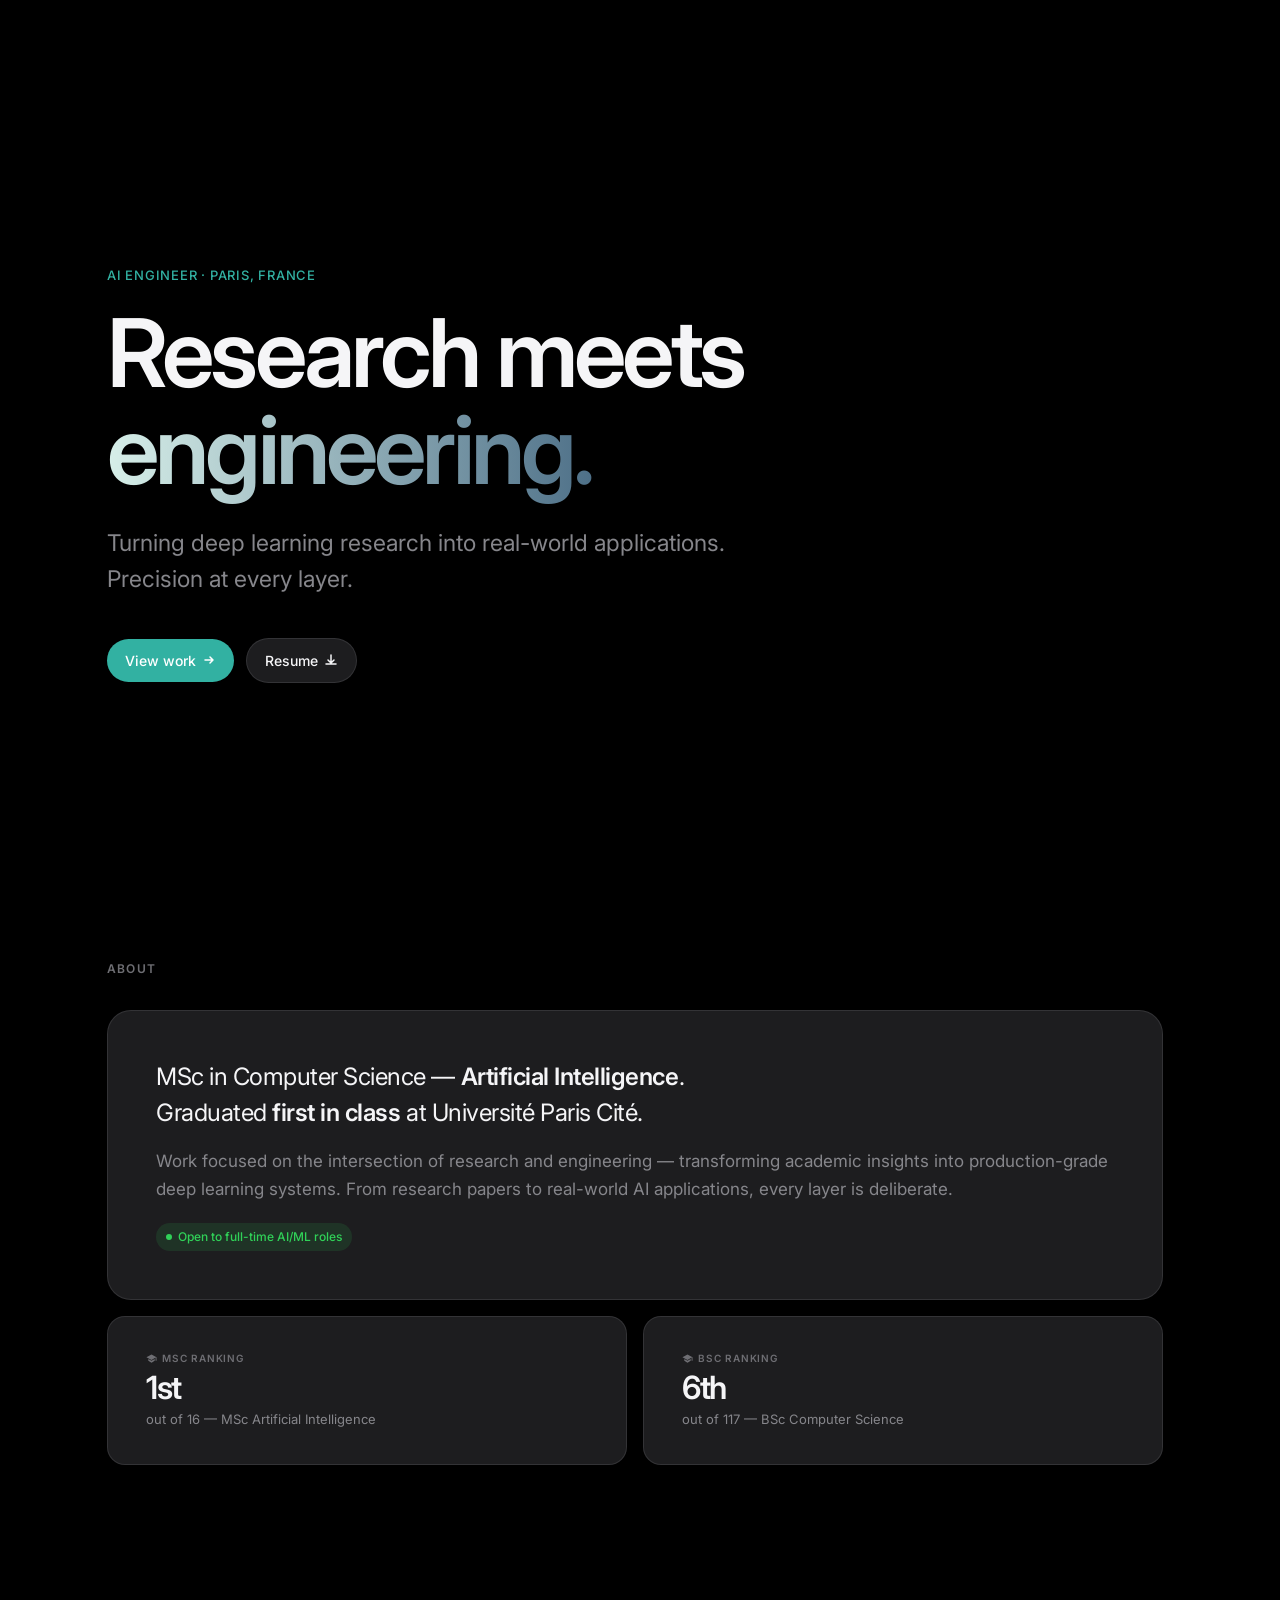
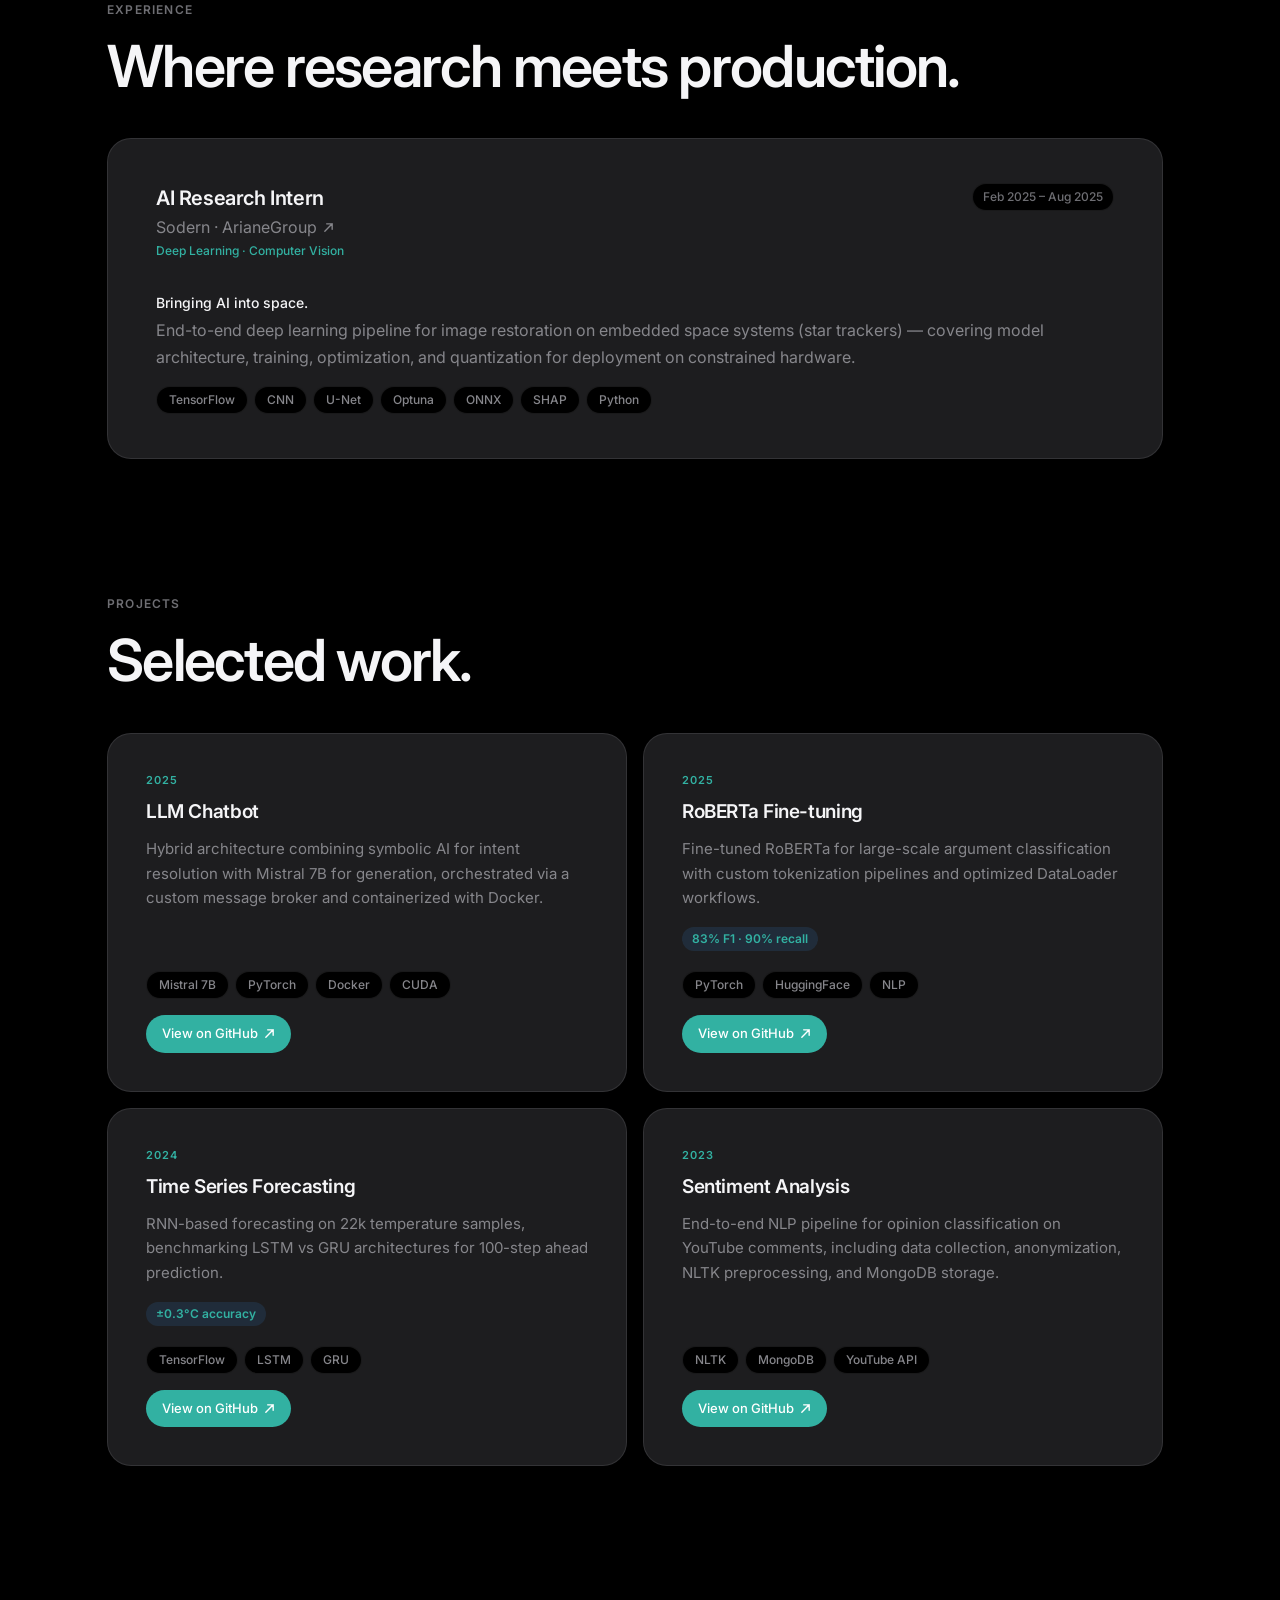
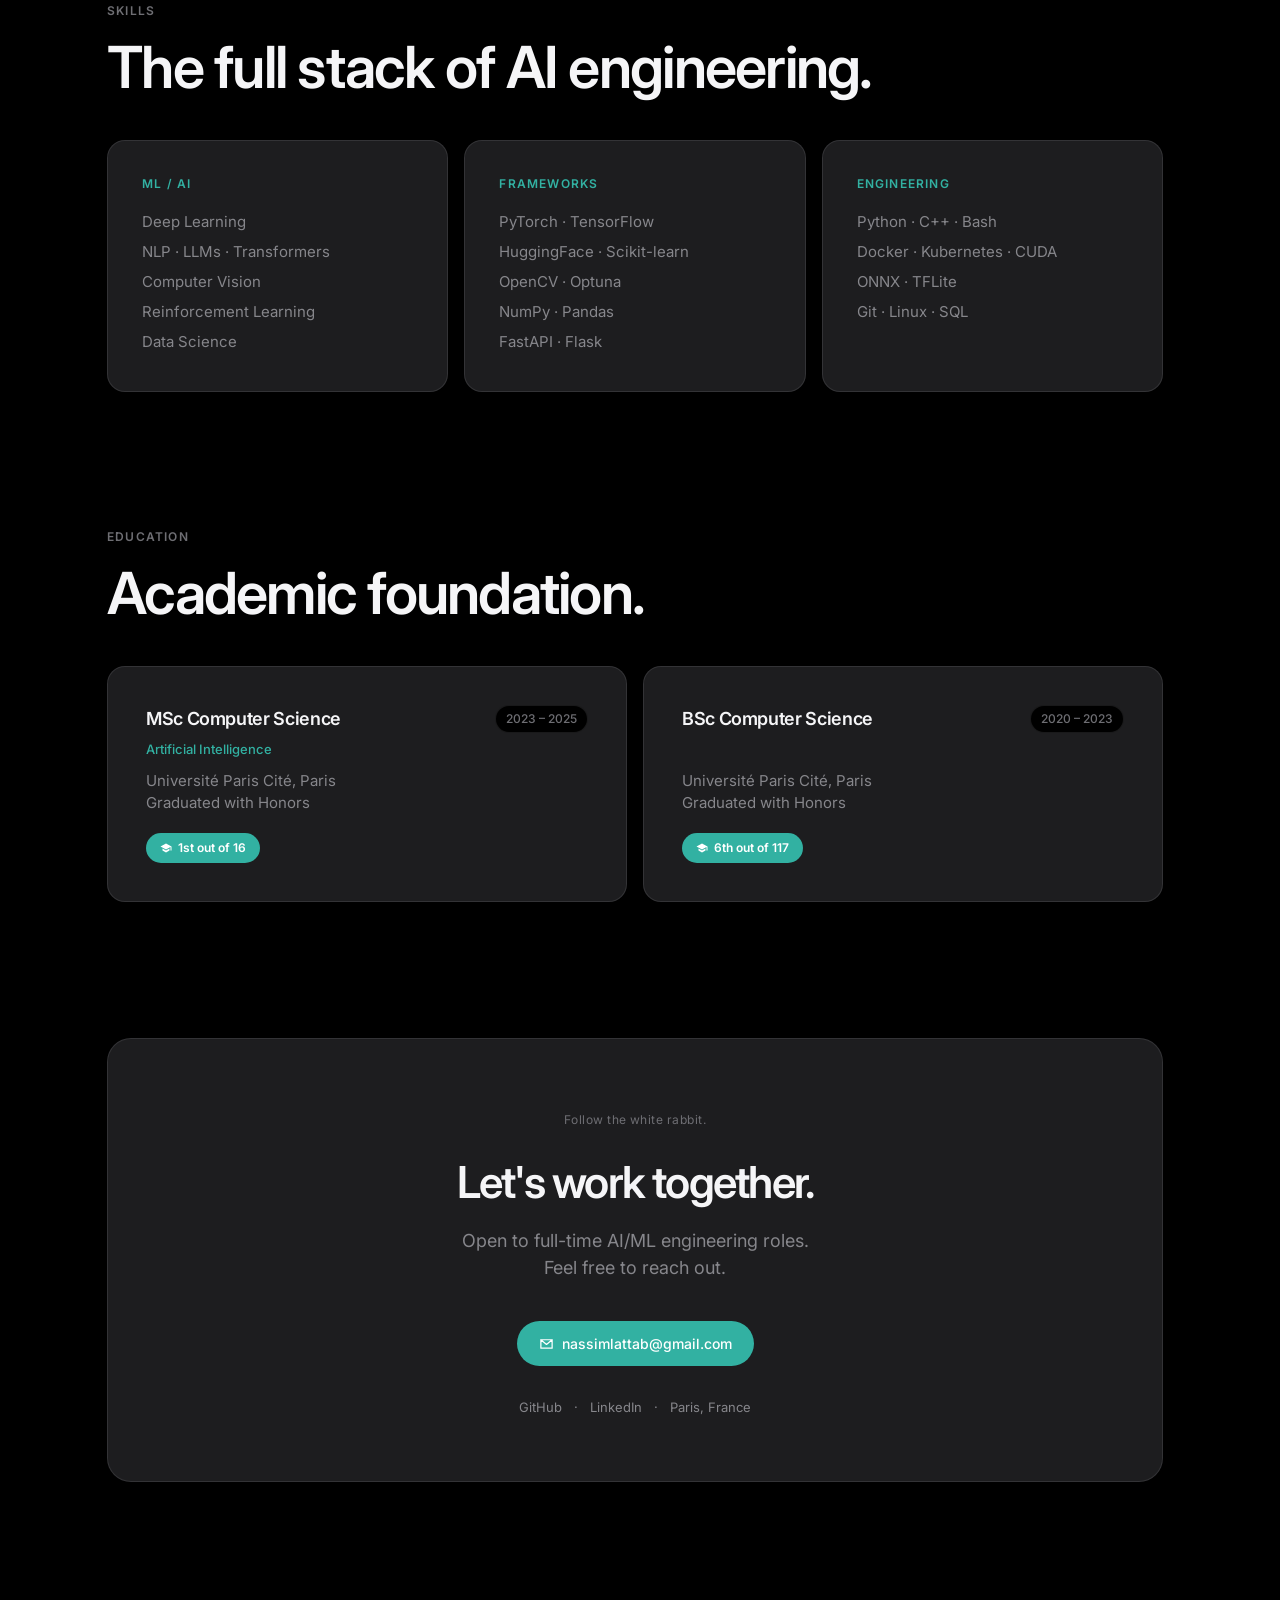
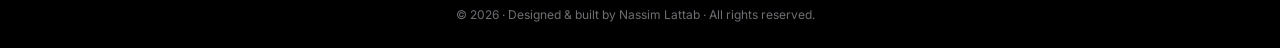
==== commit f8380219: "feat: update exp desc" ====
--- a/index.html
+++ b/index.html
@@ -178,6 +178,7 @@
                     </div>
                     <div class="exp-period">Feb 2025 – Aug 2025</div>
                 </div>
+                <p class="exp-tagline">Bringing AI into space.</p>
                 <p class="exp-desc">
                     End-to-end deep learning pipeline for image restoration on embedded space systems (star trackers) — covering model architecture, training, optimization, and quantization for deployment on constrained hardware.
                 </p>
--- a/assets/css/style.css
+++ b/assets/css/style.css
@@ -16,14 +16,15 @@
     --text-primary: #f5f5f7;
     --text-secondary: #86868b;
     --text-tertiary: #6e6e73;
-    
-
+   
     /*
-    --accent: #24ac9d;
-    --accent-gradient: linear-gradient(90deg, #bfe1dc 0%, #587d95 100%);
-    */
     --accent: #2997ff;
     --accent-gradient: linear-gradient(90deg, #e0f0ff 0%, #84bcf0 100%);
+    */
+     
+    --accent: #32b1a2;
+    --accent-gradient: linear-gradient(90deg, #d7efe9 0%, #4e7088 100%);
+      
     --accent-hover: color-mix(in srgb, var(--accent) 92%, white);
 
     --border: rgba(245, 245, 247, 0.1);
@@ -76,6 +77,10 @@
     -webkit-font-smoothing: antialiased;
     overflow-x: hidden;
     scrollbar-gutter: stable;
+}
+
+a:visited {
+    color: inherit;
 }
 
 /* ── LOADER ── */
@@ -491,8 +496,19 @@
 /* ── REVEAL ANIMATION ── */
 
 .reveal {
-    transition: opacity 0.7s var(--ease-out), transform 0.7s var(--ease-out);
-}
+    transition: opacity 0.8s var(--ease-out), transform 0.8s var(--ease-out);
+}
+
+.exp-card.reveal,
+.project-card.reveal,
+.edu-card.reveal,
+.skill-group.reveal,
+.about-card-main.reveal,
+.about-stat-card.reveal,
+.contact-card.reveal {
+    transition: opacity 0.8s var(--ease-out), transform 0.8s var(--ease-out);
+}
+
 
 html.js .reveal:not(.in) {
     opacity: 0;
@@ -712,7 +728,7 @@
 .exp-company-link {
     display: inline-flex;
     align-items: center;
-    gap: 4px;
+    gap: 6px;
     color: var(--text-secondary);
     text-decoration: none;
 }
@@ -734,6 +750,13 @@
     color: var(--accent);
     font-weight: 500;
     margin-top: 3px;
+}
+
+.exp-tagline {
+    font-size: 0.875rem;
+    font-weight: 500;
+    color: var(--text-primary);
+    margin: 2rem 0 -0.75rem;;
 }
 
 .exp-period {
@@ -1658,6 +1681,7 @@
     #winston {
         right: 16px;
         bottom: 16px;
+        overflow: visible;
     }
 
     #winston-preview {
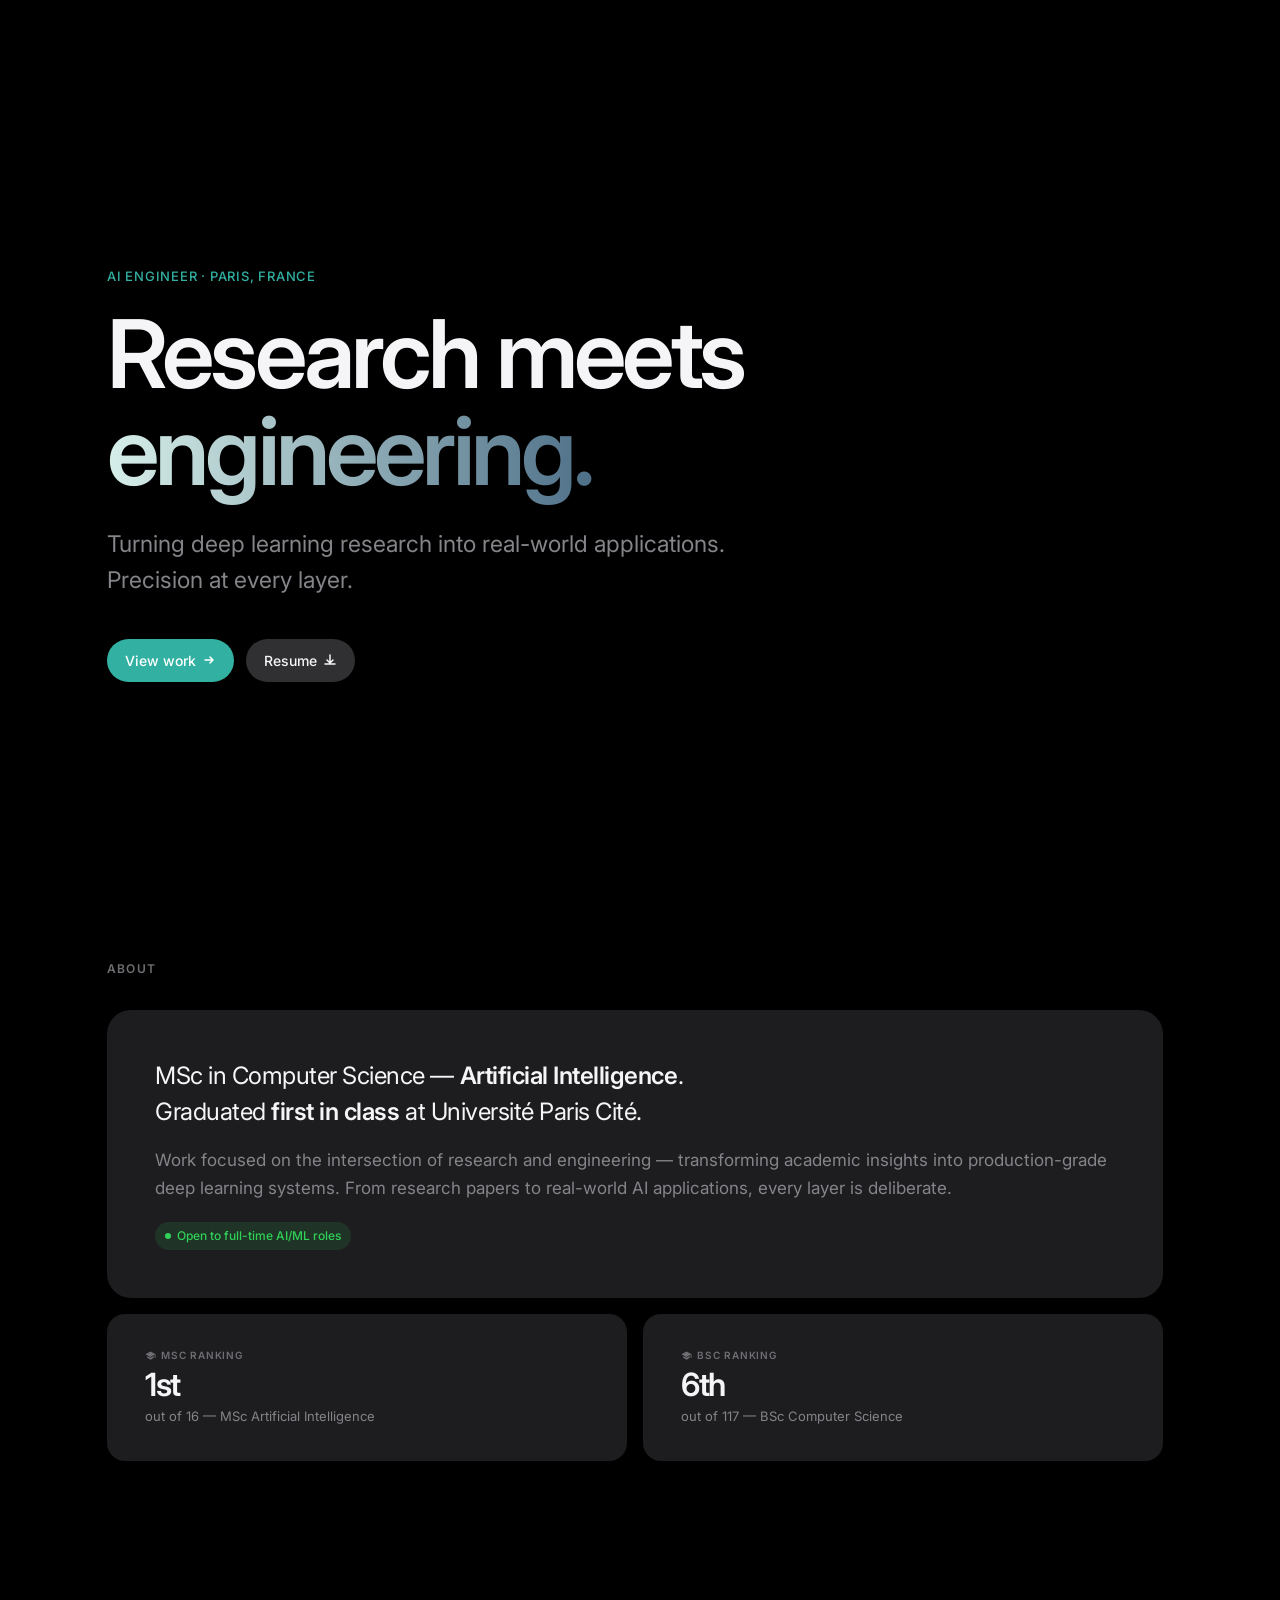
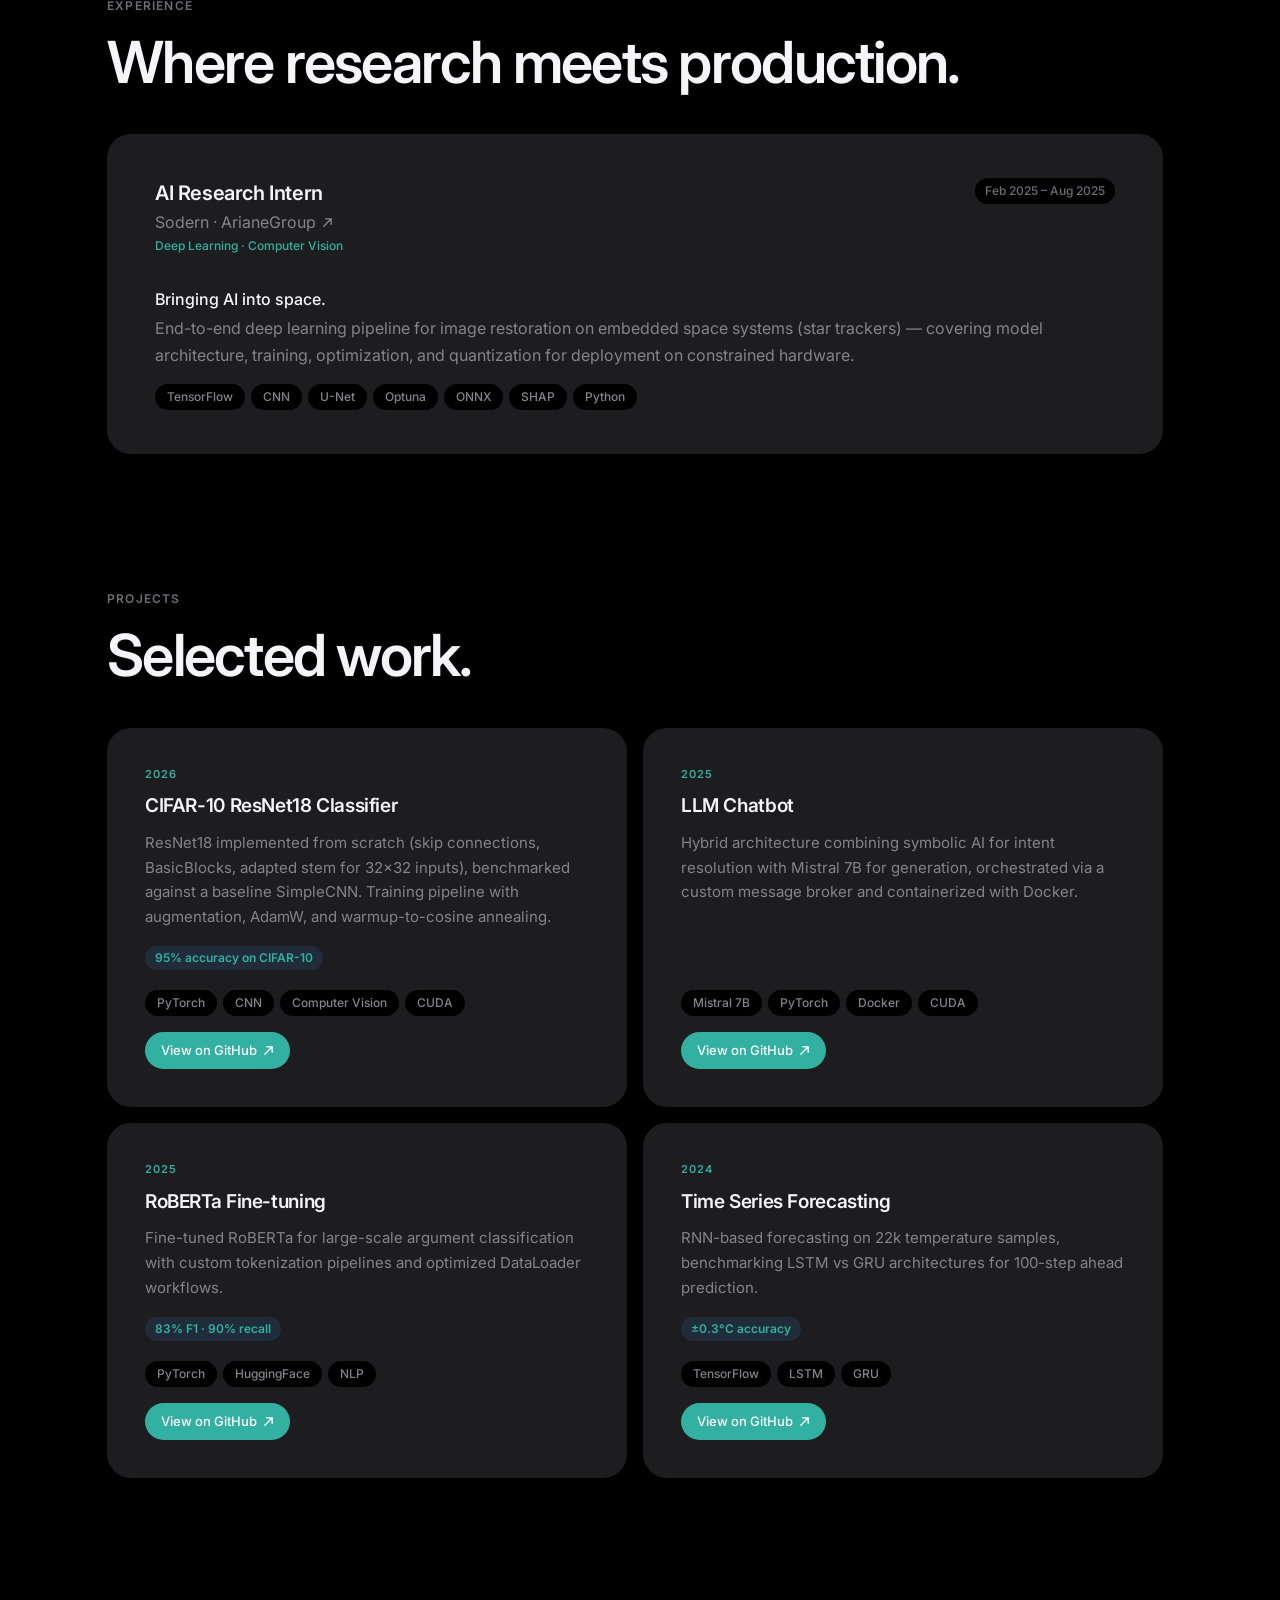
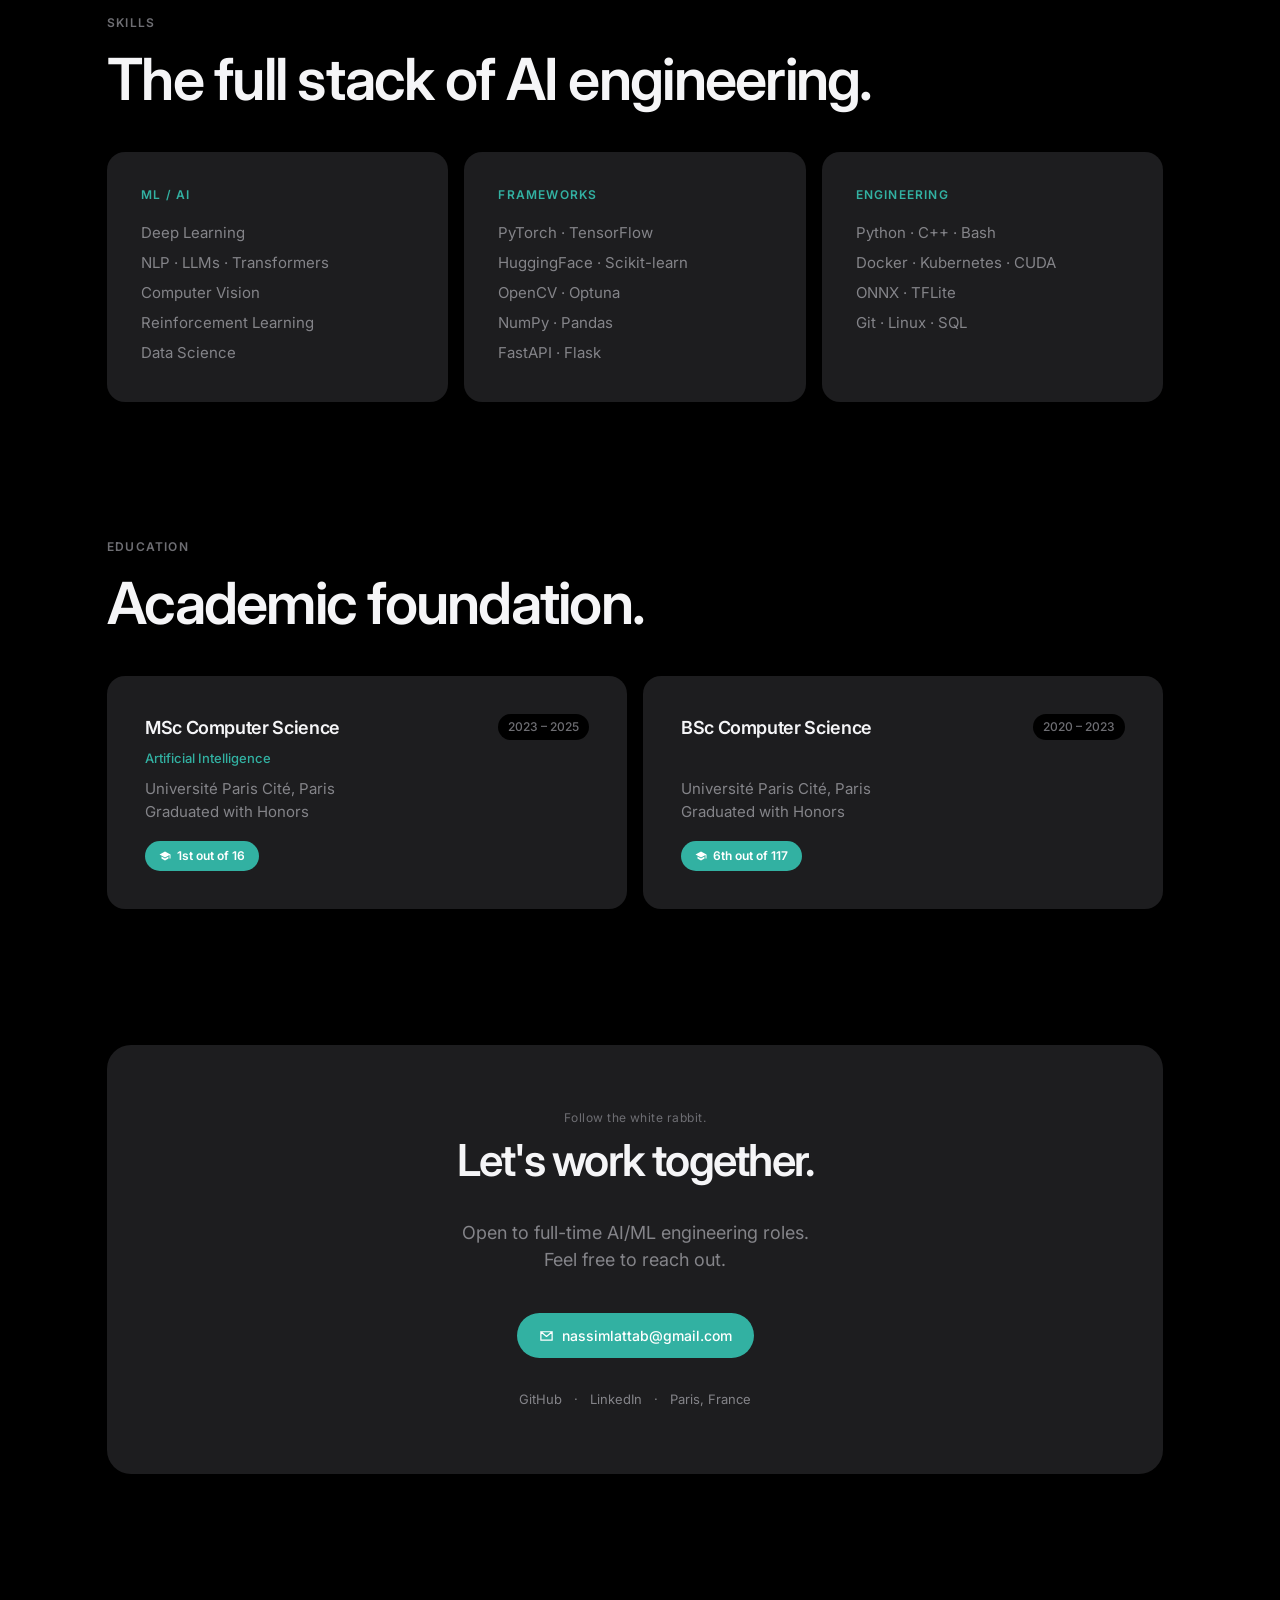
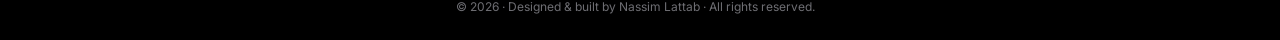
==== commit 7bda7f81: "feat: add CIFAR-10 ResNet18 project to portfolio and Winston" ====
--- a/index.html
+++ b/index.html
@@ -201,6 +201,27 @@
             <div class="projects-grid">
 
                 <div class="project-card card reveal reveal-delay-1">
+                    <div class="project-year">2026</div>
+                    <div class="project-title">CIFAR-10 ResNet18 Classifier</div>
+                    <p class="project-desc">ResNet18 implemented from scratch (skip connections, BasicBlocks, adapted stem for 32×32 inputs), benchmarked against a baseline SimpleCNN. Training pipeline with augmentation, AdamW, and warmup-to-cosine annealing.</p>
+                    <div class="project-metric">95% accuracy on CIFAR-10</div>
+                    <div class="tag-row project-tags">
+                        <span class="tag">PyTorch</span>
+                        <span class="tag">CNN</span>
+                        <span class="tag">Computer Vision</span>
+                        <span class="tag">CUDA</span>
+                    </div>
+                    <div class="project-footer">
+                        <a class="btn-github" href="https://github.com/Nestallum/cifar10-cnn-classifier" target="_blank" rel="noopener">
+                            View on GitHub
+                            <svg width="11" height="11" viewBox="0 0 12 12" fill="none" aria-hidden="true">
+                                <path d="M2 10L10 2M10 2H4M10 2v6" stroke="currentColor" stroke-width="1.5" stroke-linecap="round" stroke-linejoin="round" />
+                            </svg>
+                        </a>
+                    </div>
+                </div>
+
+                <div class="project-card card reveal reveal-delay-2">
                     <div class="project-year">2025</div>
                     <div class="project-title">LLM Chatbot</div>
                     <p class="project-desc">Hybrid architecture combining symbolic AI for intent resolution with Mistral 7B for generation, orchestrated via a custom message broker and containerized with Docker.</p>
@@ -220,7 +241,7 @@
                     </div>
                 </div>
 
-                <div class="project-card card reveal reveal-delay-2">
+                <div class="project-card card reveal reveal-delay-3">
                     <div class="project-year">2025</div>
                     <div class="project-title">RoBERTa Fine-tuning</div>
                     <p class="project-desc">Fine-tuned RoBERTa for large-scale argument classification with custom tokenization pipelines and optimized DataLoader workflows.</p>
@@ -240,7 +261,7 @@
                     </div>
                 </div>
 
-                <div class="project-card card reveal reveal-delay-3">
+                <div class="project-card card reveal reveal-delay-4">
                     <div class="project-year">2024</div>
                     <div class="project-title">Time Series Forecasting</div>
                     <p class="project-desc">RNN-based forecasting on 22k temperature samples, benchmarking LSTM vs GRU architectures for 100-step ahead prediction.</p>
@@ -252,25 +273,6 @@
                     </div>
                     <div class="project-footer">
                         <a class="btn-github" href="https://github.com/Nestallum/time-series-forecasting" target="_blank" rel="noopener">
-                            View on GitHub
-                            <svg width="11" height="11" viewBox="0 0 12 12" fill="none" aria-hidden="true">
-                                <path d="M2 10L10 2M10 2H4M10 2v6" stroke="currentColor" stroke-width="1.5" stroke-linecap="round" stroke-linejoin="round" />
-                            </svg>
-                        </a>
-                    </div>
-                </div>
-
-                <div class="project-card card reveal reveal-delay-4">
-                    <div class="project-year">2023</div>
-                    <div class="project-title">Sentiment Analysis</div>
-                    <p class="project-desc">End-to-end NLP pipeline for opinion classification on YouTube comments, including data collection, anonymization, NLTK preprocessing, and MongoDB storage.</p>
-                    <div class="tag-row project-tags">
-                        <span class="tag">NLTK</span>
-                        <span class="tag">MongoDB</span>
-                        <span class="tag">YouTube API</span>
-                    </div>
-                    <div class="project-footer">
-                        <a class="btn-github" href="https://github.com/Nestallum/yt-comment-sentiment-analysis" target="_blank" rel="noopener">
                             View on GitHub
                             <svg width="11" height="11" viewBox="0 0 12 12" fill="none" aria-hidden="true">
                                 <path d="M2 10L10 2M10 2H4M10 2v6" stroke="currentColor" stroke-width="1.5" stroke-linecap="round" stroke-linejoin="round" />
--- a/assets/css/style.css
+++ b/assets/css/style.css
@@ -9,12 +9,16 @@
 :root {
     --bg: #000000;
     --bg-card: #1d1d1f;
-    --bg-card-hover: #242426;
+    --bg-card-hover: color-mix(in srgb, var(--bg-card) 90%, white);
+
+    --bg-btn: #303032;
+    --bg-btn-hover: color-mix(in srgb, var(--bg-btn) 98%, white);
+
 
     --font: 'Inter', -apple-system, BlinkMacSystemFont, sans-serif;
     
     --text-primary: #f5f5f7;
-    --text-secondary: #86868b;
+    --text-secondary: #848489;
     --text-tertiary: #6e6e73;
    
     /*
@@ -24,10 +28,9 @@
      
     --accent: #32b1a2;
     --accent-gradient: linear-gradient(90deg, #d7efe9 0%, #4e7088 100%);
-      
     --accent-hover: color-mix(in srgb, var(--accent) 92%, white);
 
-    --border: rgba(245, 245, 247, 0.1);
+    --border: none;
 
     --nav-border: #4f4f50;
     --nav-bg: rgba(22, 22, 23, 0.8);
@@ -460,18 +463,18 @@
     gap: 6px;
     padding: 11px 18px;
     min-height: 38px;
-    background: var(--bg-card);
+    background: var(--bg-btn);
     color: var(--text-primary);
     font-size: 14px;
     font-weight: 500;
     border-radius: 980px;
     text-decoration: none;
-    border: 1px solid var(--border);
+    border: none;
     cursor: pointer;
 }
 
 .btn-secondary:hover {
-    background: var(--bg-card-hover);
+    background: var(--bg-btn-hover);
 }
 
 /* ── SECTION HEADERS ── */
@@ -753,7 +756,7 @@
 }
 
 .exp-tagline {
-    font-size: 0.875rem;
+    font-size: 16px;
     font-weight: 500;
     color: var(--text-primary);
     margin: 2rem 0 -0.75rem;;
@@ -1053,7 +1056,7 @@
 .contact-card {
     background: var(--bg-card);
     border-radius: var(--radius-lg);
-    padding: 72px 56px 64px;
+    padding: 64px 56px 64px;
     border: 1px solid var(--border);
     text-align: center;
     position: relative;
@@ -1079,20 +1082,19 @@
     opacity: 1;
 }
 
-.contact-headline {
-    font-size: clamp(28px, 4vw, 44px);
-    font-weight: 600;
-    letter-spacing: -0.04em;
-    color: var(--text-primary);
-    margin-bottom: 12px;
-}
-
 .contact-eyebrow {
     font-size: 12px;
     font-weight: 400;
     color: var(--text-tertiary);
     letter-spacing: 0.04em;
-    margin-bottom: 20px;
+}
+
+.contact-headline {
+    font-size: clamp(32px, 4vw, 44px);
+    font-weight: 600;
+    letter-spacing: -0.04em;
+    color: var(--text-primary);
+    margin-bottom: 26px;
 }
 
 .contact-sub {
@@ -1149,6 +1151,14 @@
     font-weight: 400;
 }
 
+/* ── ANIMATION CARDS ── */
+.exp-card,
+.project-card,
+.edu-card,
+.contact-card {
+    transition: opacity 0.8s var(--ease-out), transform 0.3s var(--ease-out) !important;
+}
+
 /* ── BACK TO TOP ── */
 #back-to-top {
     position: fixed;
@@ -1158,8 +1168,8 @@
     width: 40px;
     height: 40px;
     border-radius: 50%;
-    background: var(--bg-card);
-    border: 1px solid var(--border);
+    background: var(--bg-btn);
+    border: none;
     display: flex;
     align-items: center;
     justify-content: center;
@@ -1177,7 +1187,7 @@
 }
 
 #back-to-top:hover {
-    background: var(--bg-card-hover);
+    background: var(--bg-btn-hover);
 }
 
 /* ── WINSTON ── */
@@ -1220,8 +1230,8 @@
     font-family: var(--font);
     appearance: none;
     -webkit-appearance: none;
-    background: var(--bg-card);
-    border: 1px solid var(--border);
+    background: var(--bg-btn);
+    border: none;
     color: var(--text-primary);
     padding: 10px 18px 10px 14px;
     border-radius: 980px;
@@ -1235,16 +1245,16 @@
 }
 
 #winston-pill:hover {
-    background: var(--bg-card-hover);
+    background: var(--bg-btn-hover);
 }
 
 #winston-pill:active,
 #winston-pill.is-pressed {
-    background: var(--bg-card-hover);
+    background: var(--bg-btn-hover);
 }
 
 #winston-pill.is-active {
-    background: var(--bg-card-hover);
+    background: var(--bg-btn-hover);
 }
 
 #winston-pill::after {
@@ -1445,7 +1455,7 @@
     display: flex;
     flex-direction: column;
     background: var(--bg-card);
-    border: 1px solid var(--border);
+    border: 1px solid var(--bg-card);
     border-radius: 34px;
     opacity: 0;
     transform: translateY(10px) scale(0.985);
@@ -1464,7 +1474,6 @@
     align-items: center;
     justify-content: space-between;
     padding: 14px 14px 12px;
-    border-bottom: 1px solid var(--border);
     background: var(--bg-card);
 }
 
@@ -1625,7 +1634,6 @@
     gap: 10px;
     padding: 10px 12px 12px;
     background: var(--bg-card);
-    border-top: 1px solid var(--border);
 }
 
 #winston-input {
@@ -1633,7 +1641,7 @@
     min-width: 0;
     padding: 6px 14px;
     border-radius: 999px;
-    border: 1px solid var(--border);
+    border: none;
     background: var(--bg);
     color: var(--text-primary);
     font: inherit;
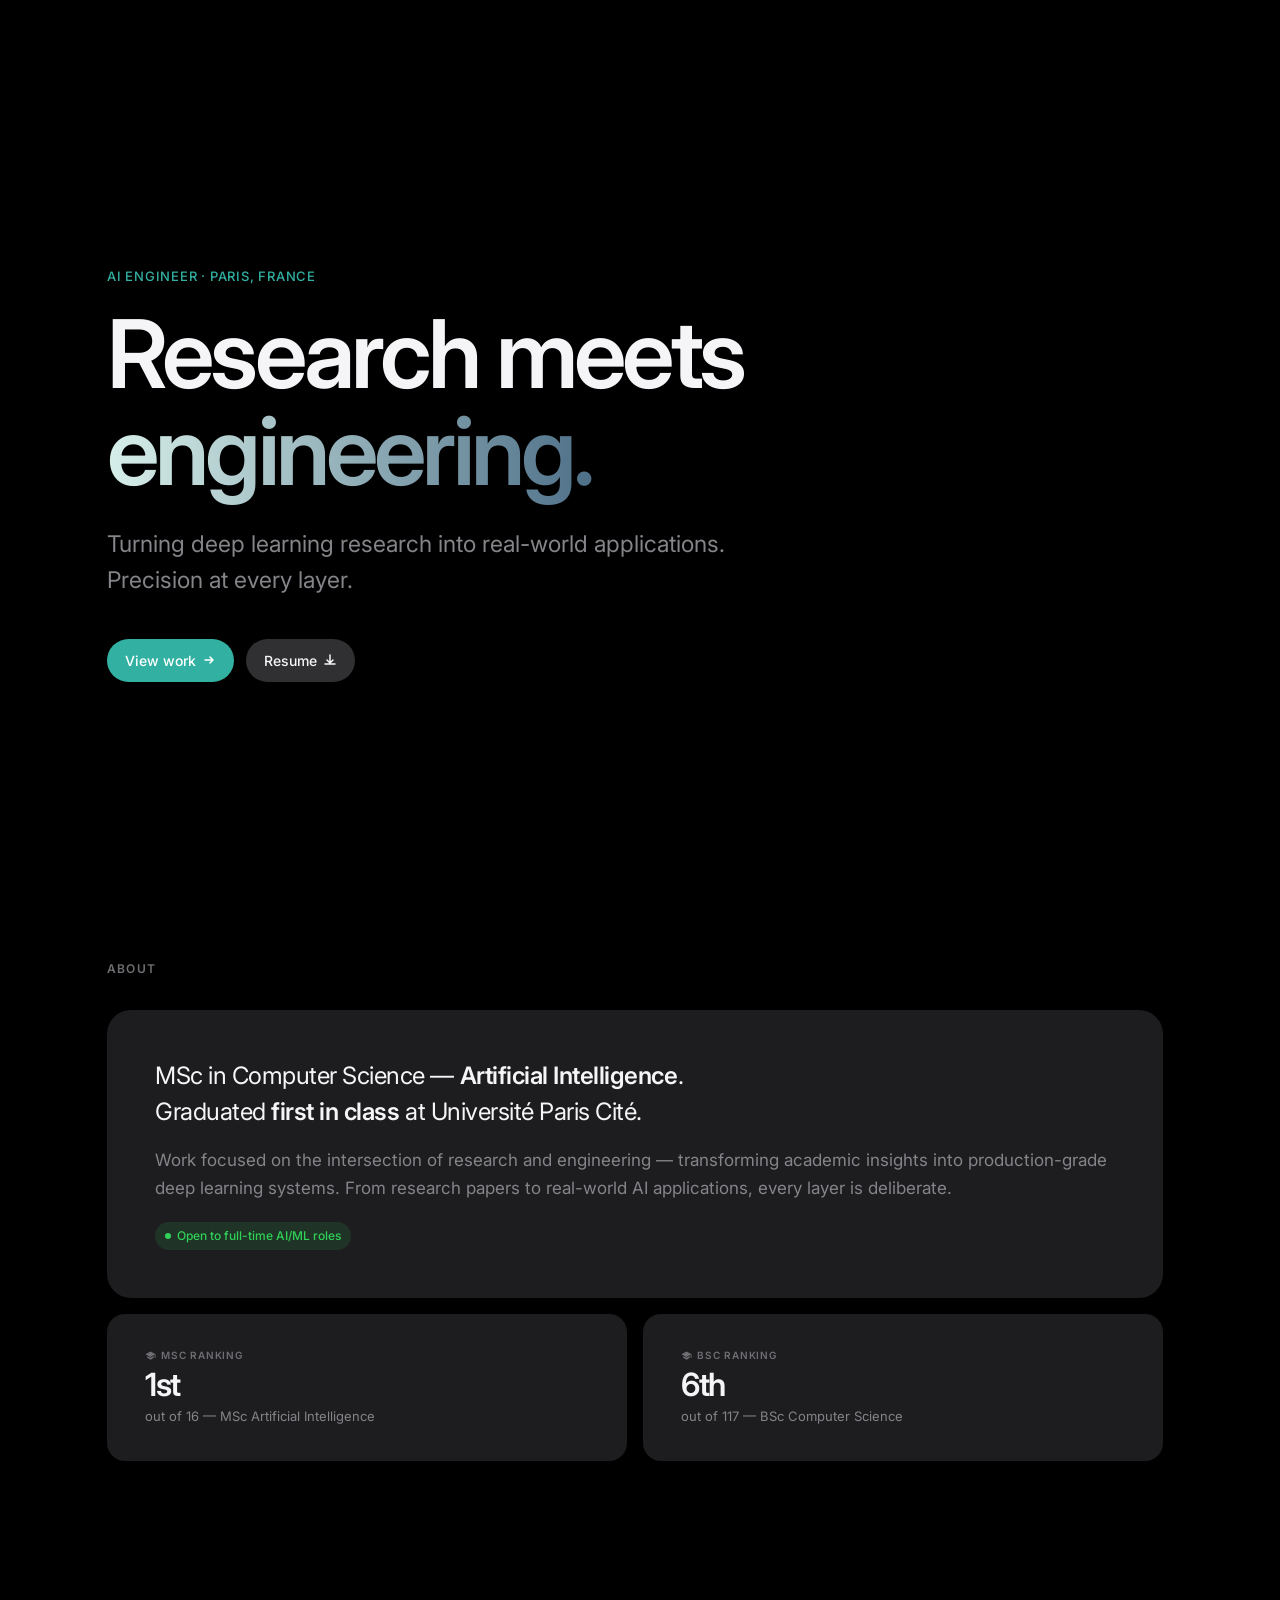
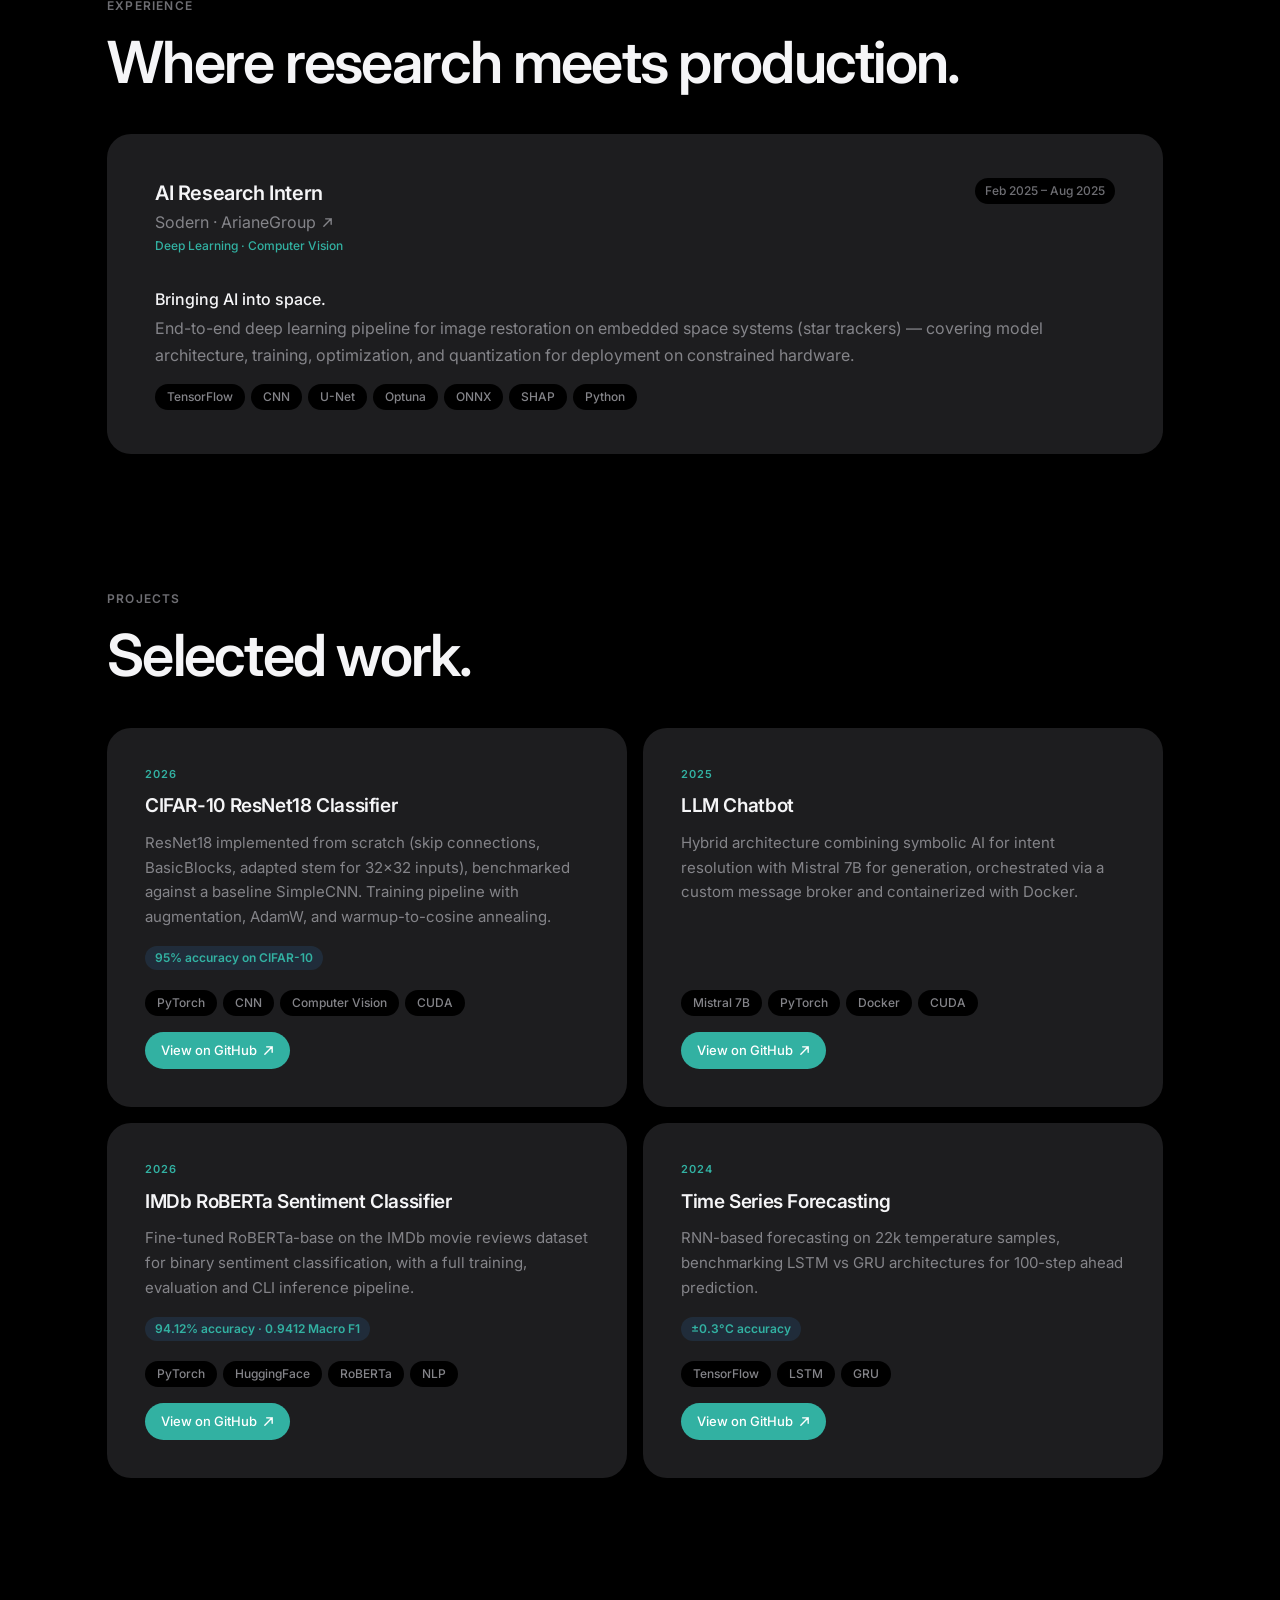
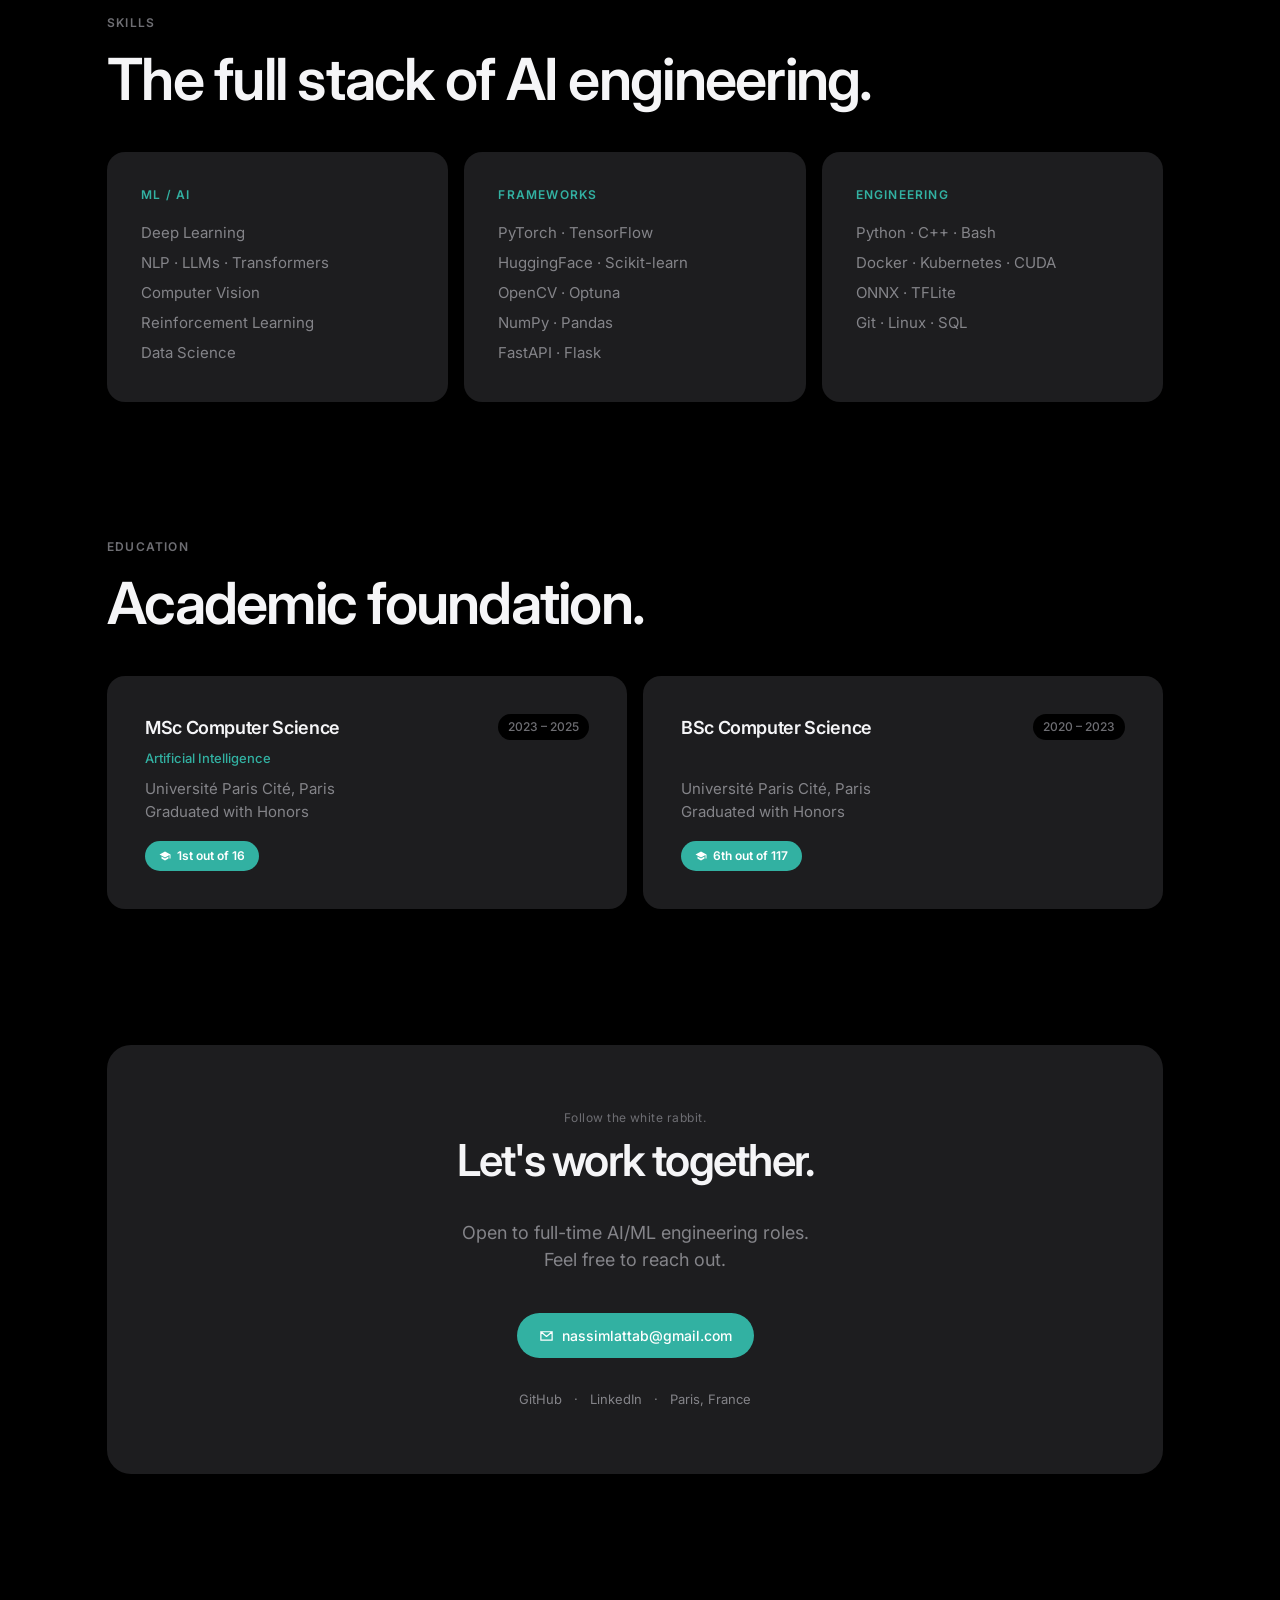
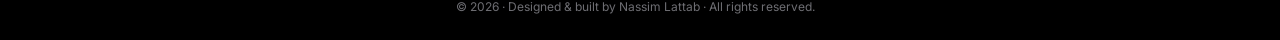
==== commit e0f32fcf: "feat(portfolio): add IMDb RoBERTa sentiment analysis project" ====
--- a/index.html
+++ b/index.html
@@ -242,17 +242,18 @@
                 </div>
 
                 <div class="project-card card reveal reveal-delay-3">
-                    <div class="project-year">2025</div>
-                    <div class="project-title">RoBERTa Fine-tuning</div>
-                    <p class="project-desc">Fine-tuned RoBERTa for large-scale argument classification with custom tokenization pipelines and optimized DataLoader workflows.</p>
-                    <div class="project-metric">83% F1 · 90% recall</div>
+                    <div class="project-year">2026</div>
+                    <div class="project-title">IMDb RoBERTa Sentiment Classifier</div>
+                    <p class="project-desc">Fine-tuned RoBERTa-base on the IMDb movie reviews dataset for binary sentiment classification, with a full training, evaluation and CLI inference pipeline.</p>
+                    <div class="project-metric">94.12% accuracy · 0.9412 Macro F1</div>
                     <div class="tag-row project-tags">
                         <span class="tag">PyTorch</span>
                         <span class="tag">HuggingFace</span>
+                        <span class="tag">RoBERTa</span>
                         <span class="tag">NLP</span>
                     </div>
                     <div class="project-footer">
-                        <a class="btn-github" href="https://github.com/Nestallum/argument-mining-llm" target="_blank" rel="noopener">
+                        <a class="btn-github" href="https://github.com/Nestallum/imdb-roberta-sentiment" target="_blank" rel="noopener">
                             View on GitHub
                             <svg width="11" height="11" viewBox="0 0 12 12" fill="none" aria-hidden="true">
                                 <path d="M2 10L10 2M10 2H4M10 2v6" stroke="currentColor" stroke-width="1.5" stroke-linecap="round" stroke-linejoin="round" />
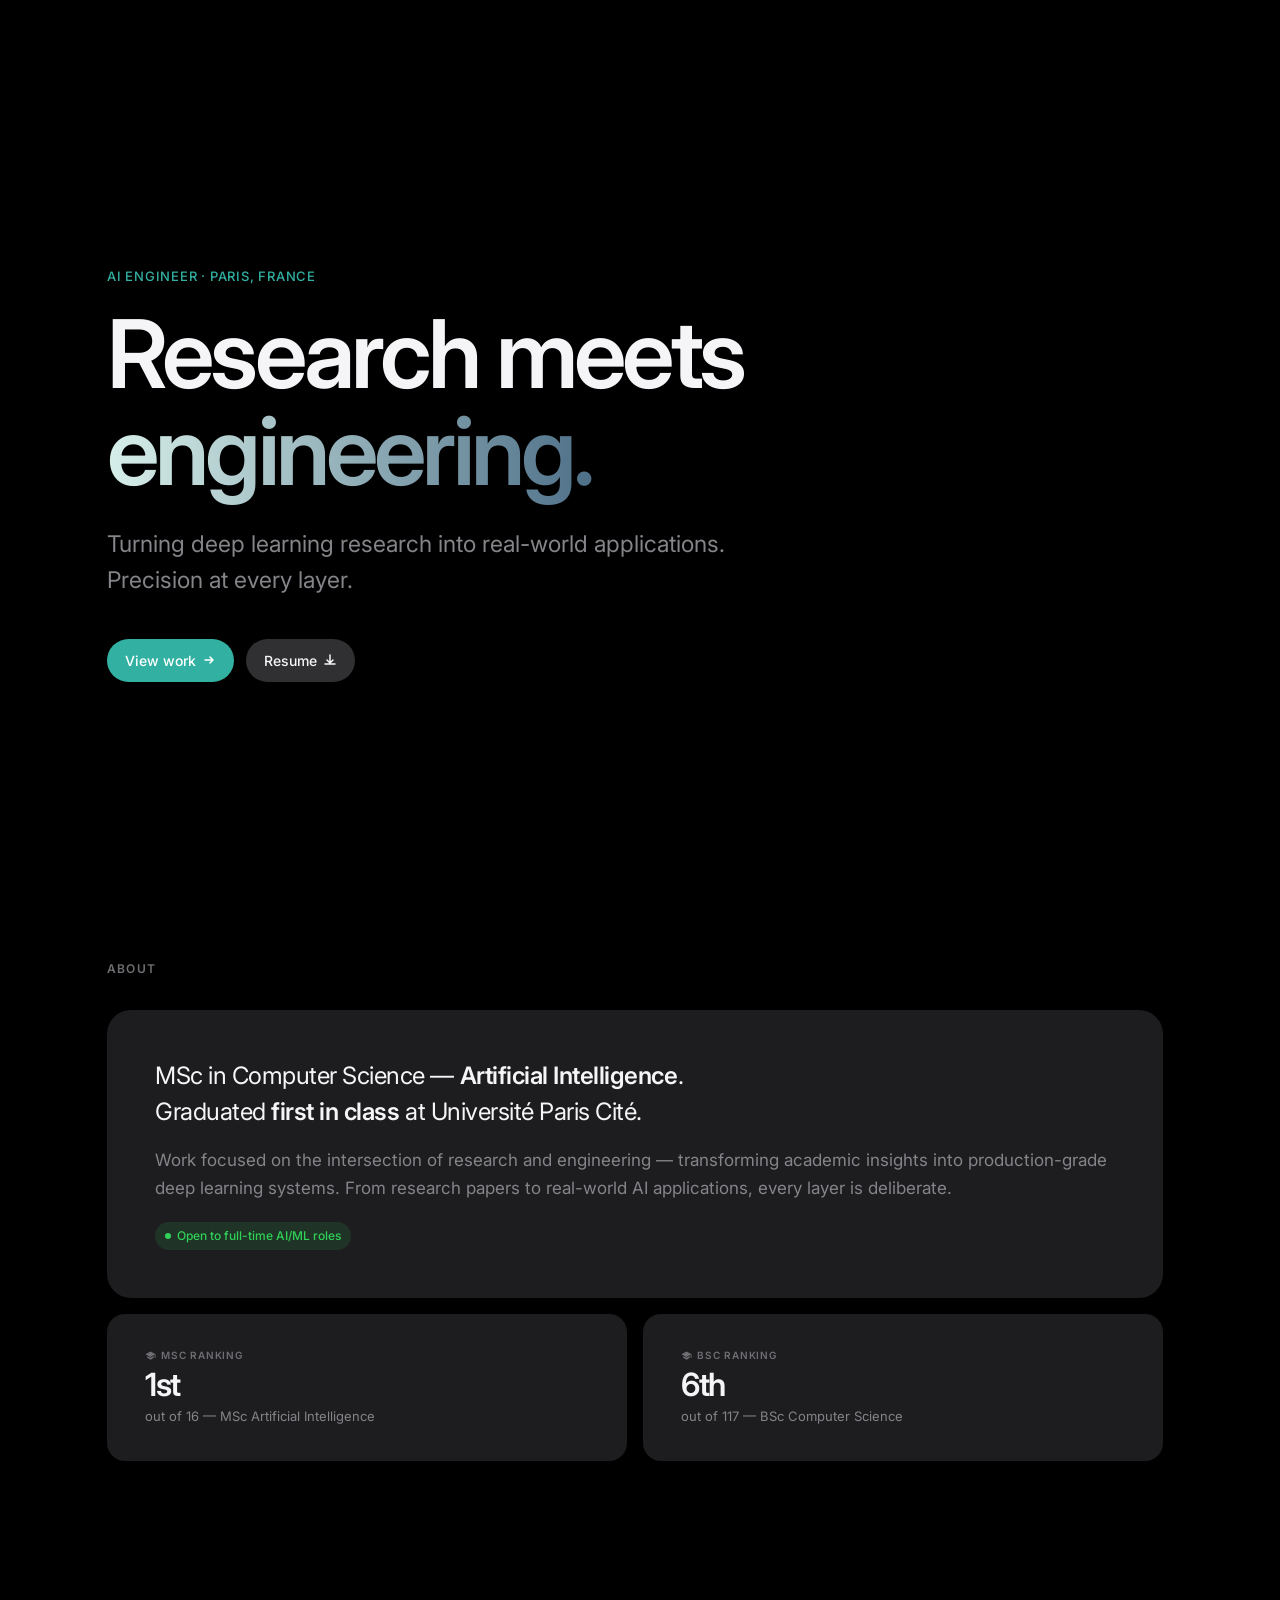
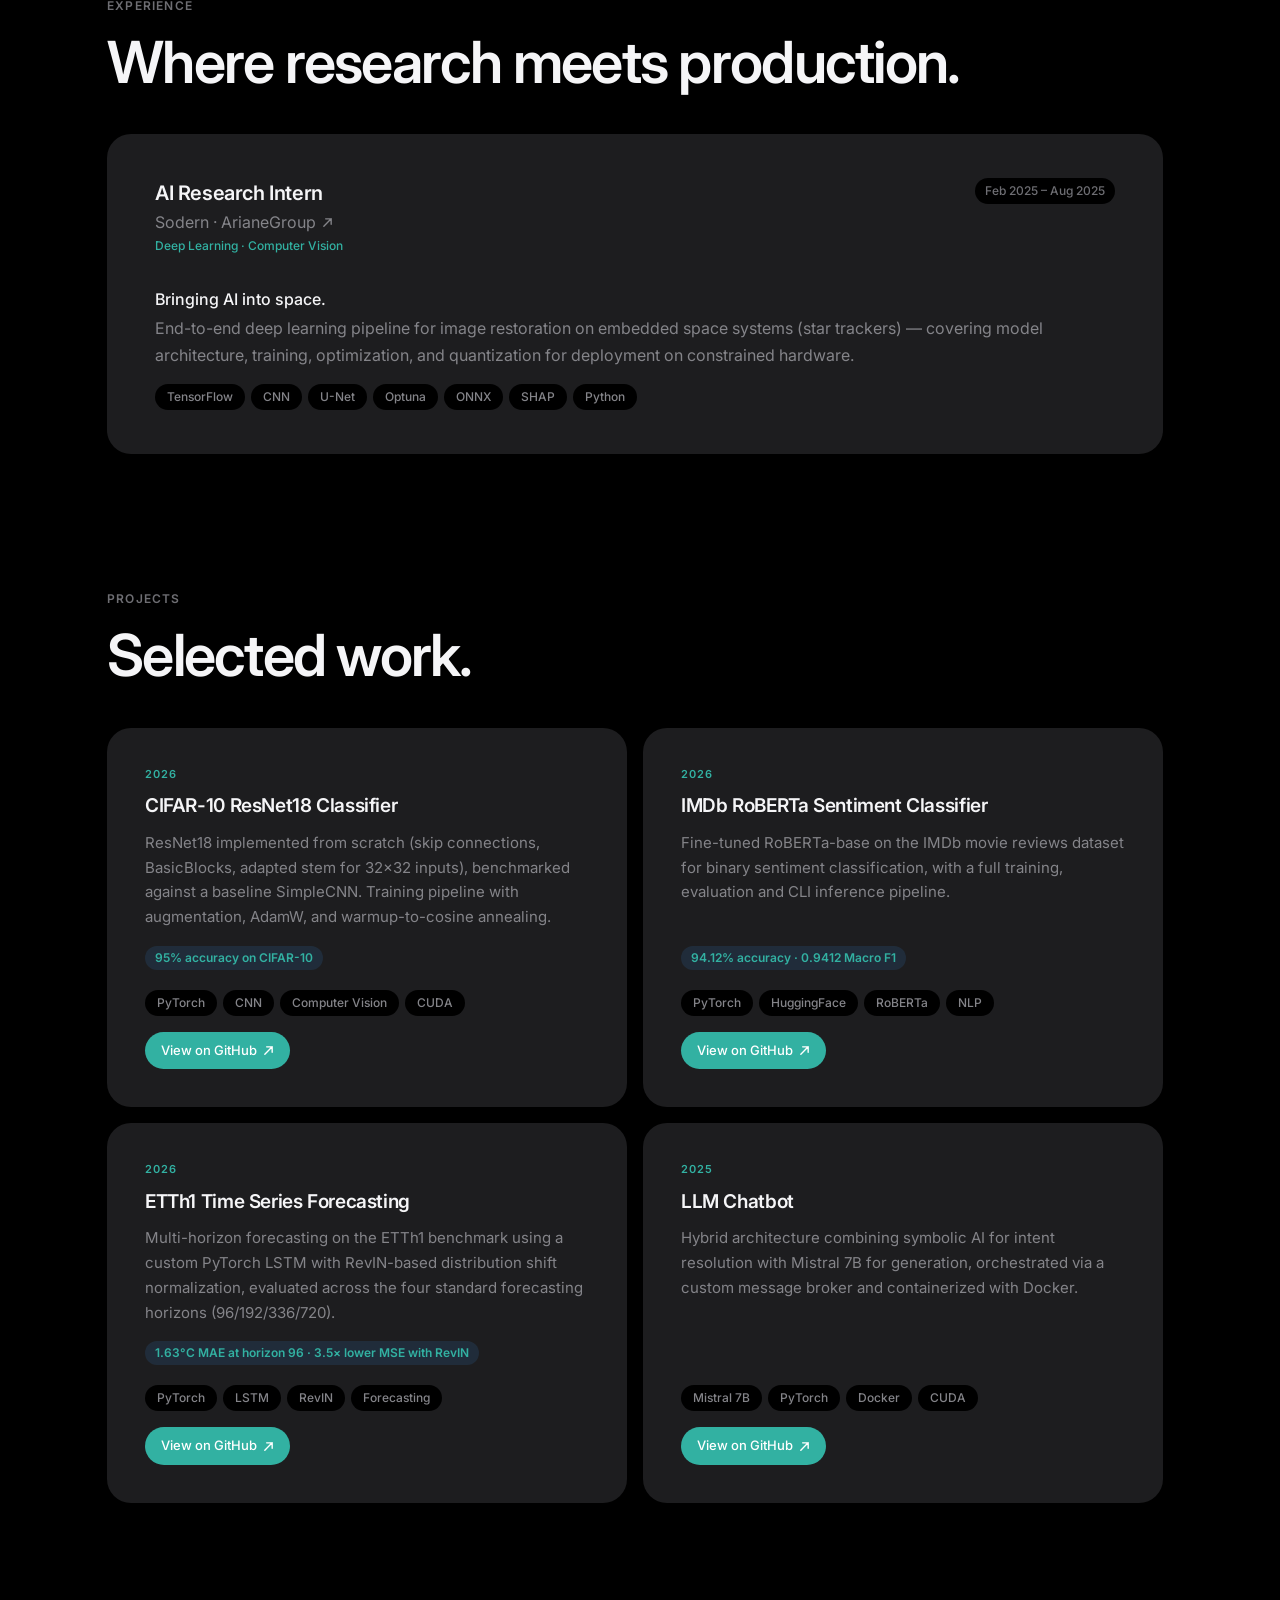
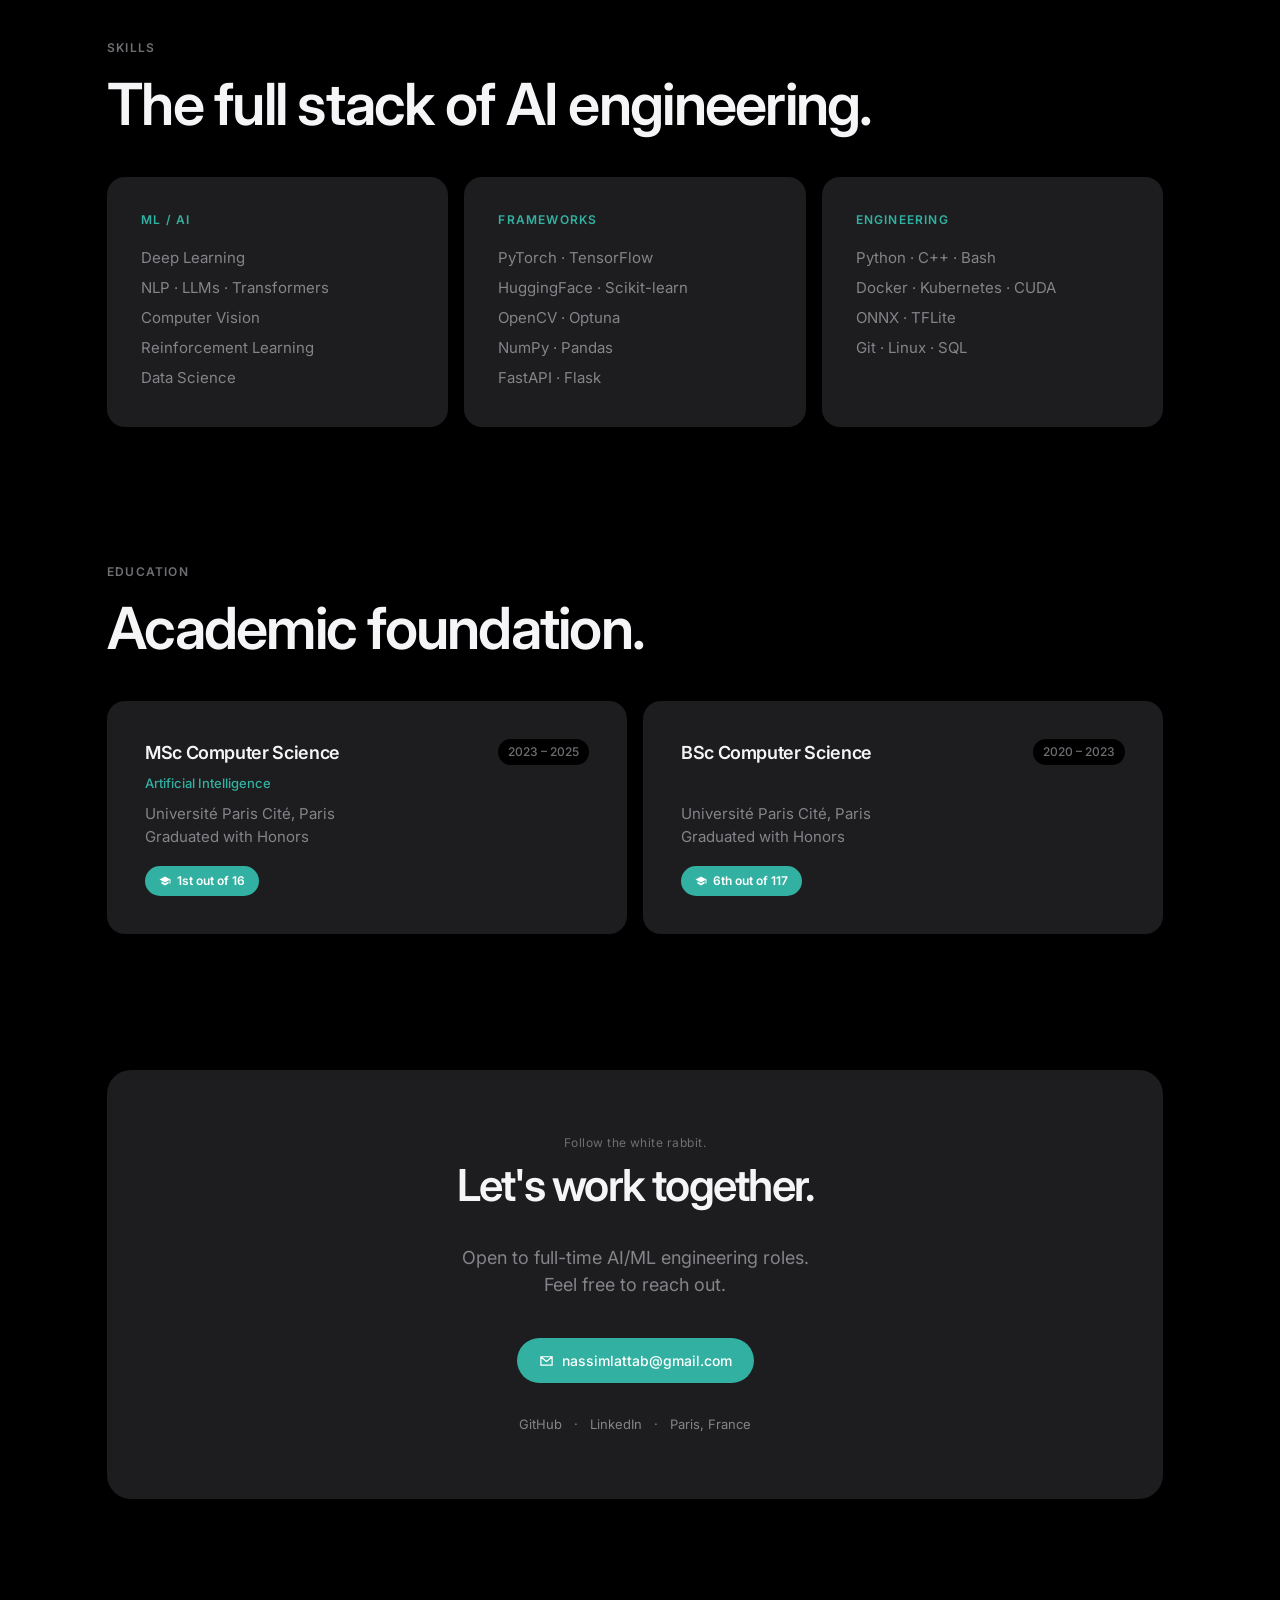
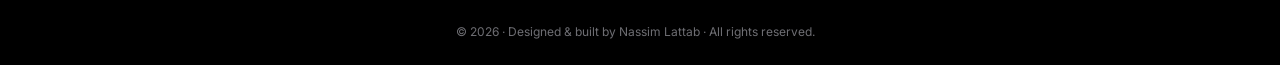
==== commit 163b736e: "feat: replace time series project with ETTh1 LSTM + RevIN" ====
--- a/index.html
+++ b/index.html
@@ -220,27 +220,7 @@
                         </a>
                     </div>
                 </div>
-
-                <div class="project-card card reveal reveal-delay-2">
-                    <div class="project-year">2025</div>
-                    <div class="project-title">LLM Chatbot</div>
-                    <p class="project-desc">Hybrid architecture combining symbolic AI for intent resolution with Mistral 7B for generation, orchestrated via a custom message broker and containerized with Docker.</p>
-                    <div class="tag-row project-tags">
-                        <span class="tag">Mistral 7B</span>
-                        <span class="tag">PyTorch</span>
-                        <span class="tag">Docker</span>
-                        <span class="tag">CUDA</span>
-                    </div>
-                    <div class="project-footer">
-                        <a class="btn-github" href="https://github.com/Nestallum/llm-chatbot" target="_blank" rel="noopener">
-                            View on GitHub
-                            <svg width="11" height="11" viewBox="0 0 12 12" fill="none" aria-hidden="true">
-                                <path d="M2 10L10 2M10 2H4M10 2v6" stroke="currentColor" stroke-width="1.5" stroke-linecap="round" stroke-linejoin="round" />
-                            </svg>
-                        </a>
-                    </div>
-                </div>
-
+                
                 <div class="project-card card reveal reveal-delay-3">
                     <div class="project-year">2026</div>
                     <div class="project-title">IMDb RoBERTa Sentiment Classifier</div>
@@ -261,19 +241,42 @@
                         </a>
                     </div>
                 </div>
-
+                
                 <div class="project-card card reveal reveal-delay-4">
-                    <div class="project-year">2024</div>
-                    <div class="project-title">Time Series Forecasting</div>
-                    <p class="project-desc">RNN-based forecasting on 22k temperature samples, benchmarking LSTM vs GRU architectures for 100-step ahead prediction.</p>
-                    <div class="project-metric">±0.3°C accuracy</div>
+                    <div class="project-year">2026</div>
+                    <div class="project-title">ETTh1 Time Series Forecasting</div>
+                    <p class="project-desc">
+                        Multi-horizon forecasting on the ETTh1 benchmark using a custom PyTorch LSTM with RevIN-based distribution shift normalization, evaluated across the four standard forecasting horizons (96/192/336/720).
+                    </p>
+                    <div class="project-metric">1.63°C MAE at horizon 96 · 3.5× lower MSE with RevIN</div>
                     <div class="tag-row project-tags">
-                        <span class="tag">TensorFlow</span>
+                        <span class="tag">PyTorch</span>
                         <span class="tag">LSTM</span>
-                        <span class="tag">GRU</span>
+                        <span class="tag">RevIN</span>
+                        <span class="tag">Forecasting</span>
                     </div>
                     <div class="project-footer">
-                        <a class="btn-github" href="https://github.com/Nestallum/time-series-forecasting" target="_blank" rel="noopener">
+                        <a class="btn-github" href="https://github.com/Nestallum/etth1-lstm-forecasting" target="_blank" rel="noopener">
+                            View on GitHub
+                            <svg width="11" height="11" viewBox="0 0 12 12" fill="none" aria-hidden="true">
+                                <path d="M2 10L10 2M10 2H4M10 2v6" stroke="currentColor" stroke-width="1.5" stroke-linecap="round" stroke-linejoin="round" />
+                            </svg>
+                        </a>
+                    </div>
+                </div>
+                
+                <div class="project-card card reveal reveal-delay-2">
+                    <div class="project-year">2025</div>
+                    <div class="project-title">LLM Chatbot</div>
+                    <p class="project-desc">Hybrid architecture combining symbolic AI for intent resolution with Mistral 7B for generation, orchestrated via a custom message broker and containerized with Docker.</p>
+                    <div class="tag-row project-tags">
+                        <span class="tag">Mistral 7B</span>
+                        <span class="tag">PyTorch</span>
+                        <span class="tag">Docker</span>
+                        <span class="tag">CUDA</span>
+                    </div>
+                    <div class="project-footer">
+                        <a class="btn-github" href="https://github.com/Nestallum/llm-chatbot" target="_blank" rel="noopener">
                             View on GitHub
                             <svg width="11" height="11" viewBox="0 0 12 12" fill="none" aria-hidden="true">
                                 <path d="M2 10L10 2M10 2H4M10 2v6" stroke="currentColor" stroke-width="1.5" stroke-linecap="round" stroke-linejoin="round" />
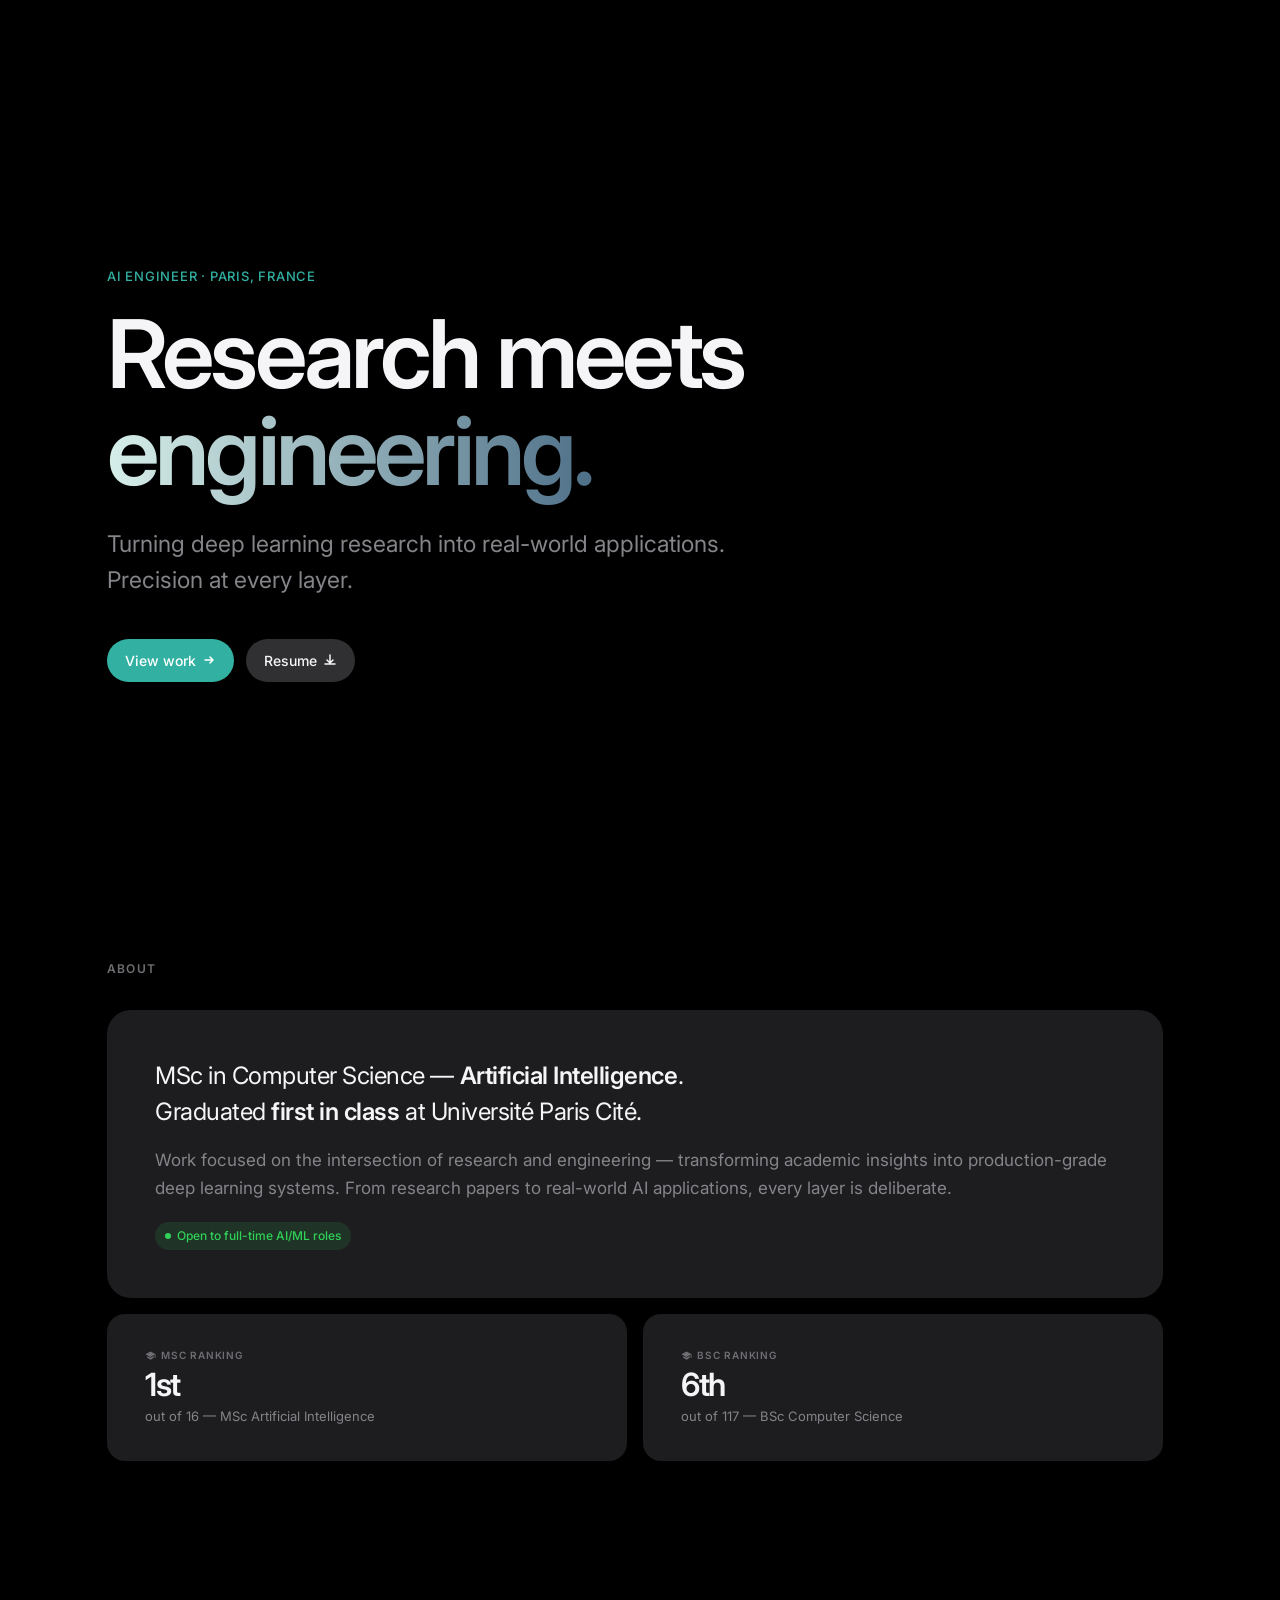
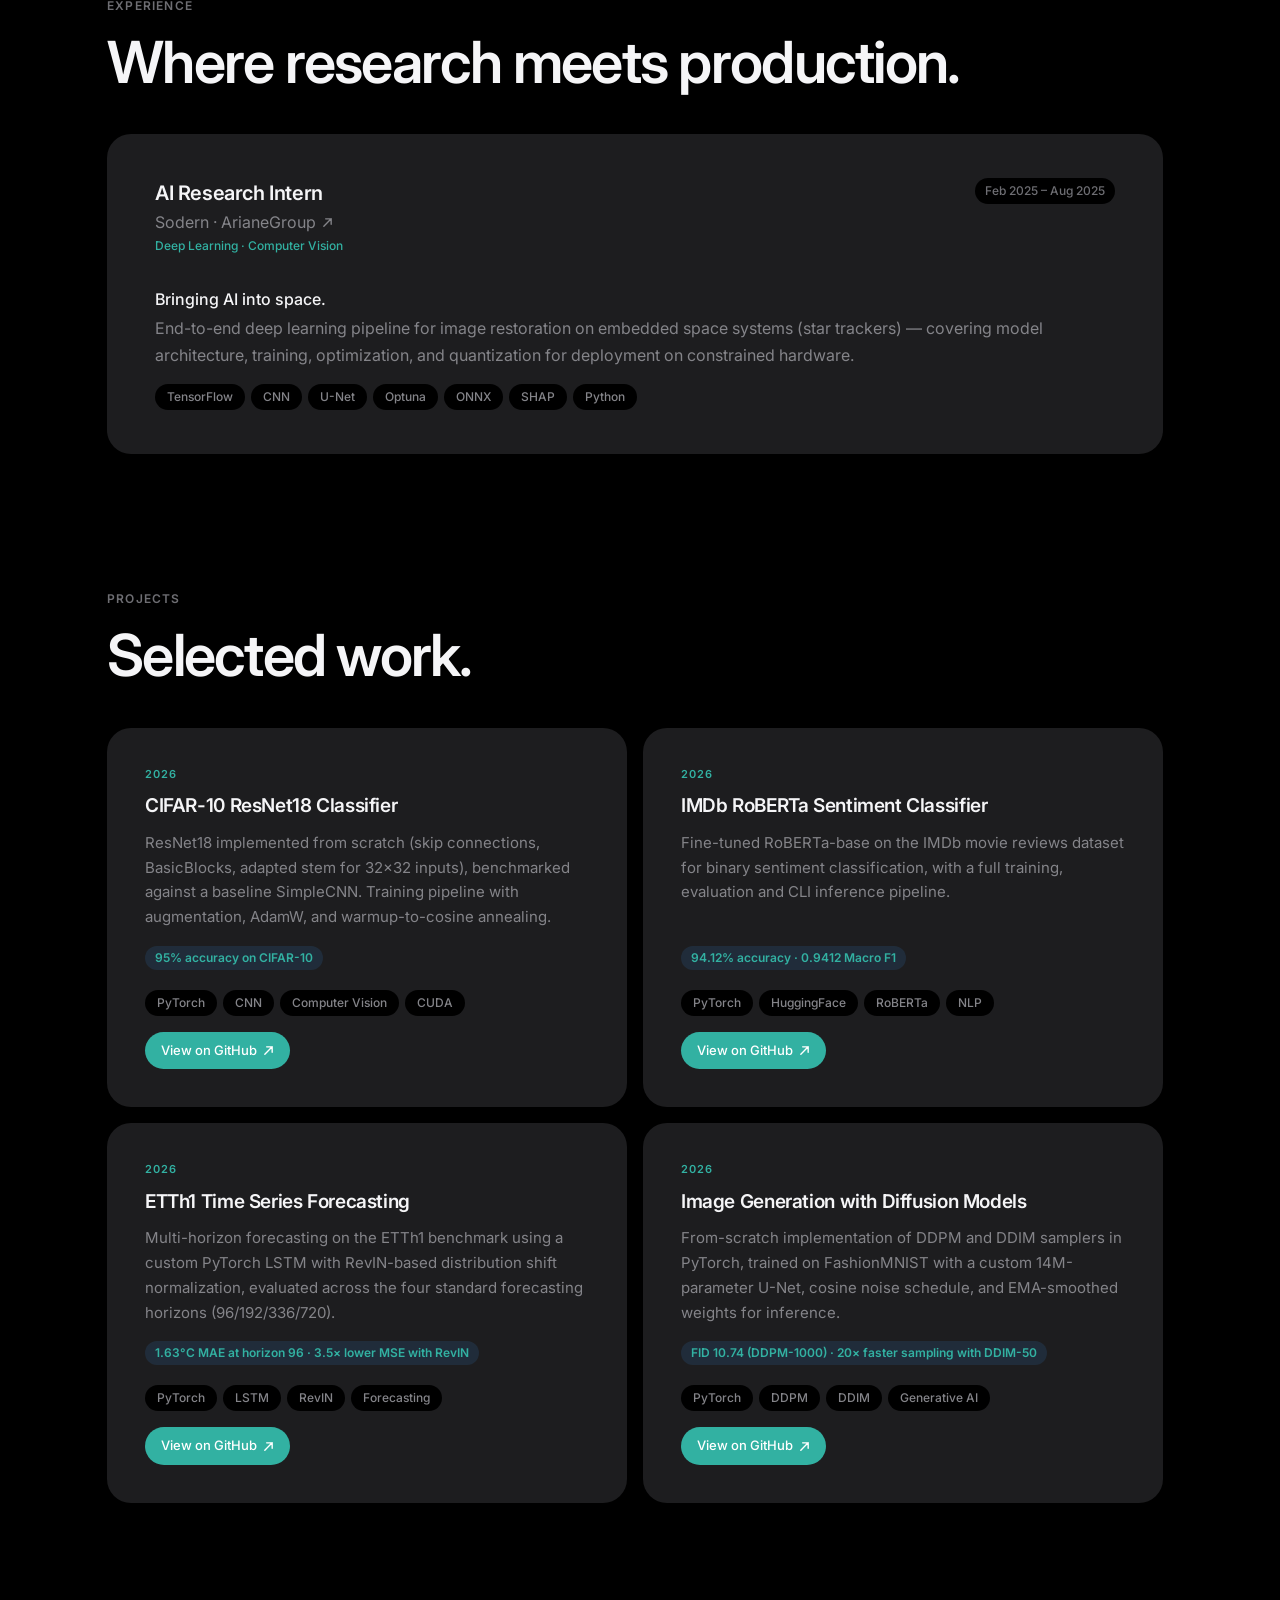
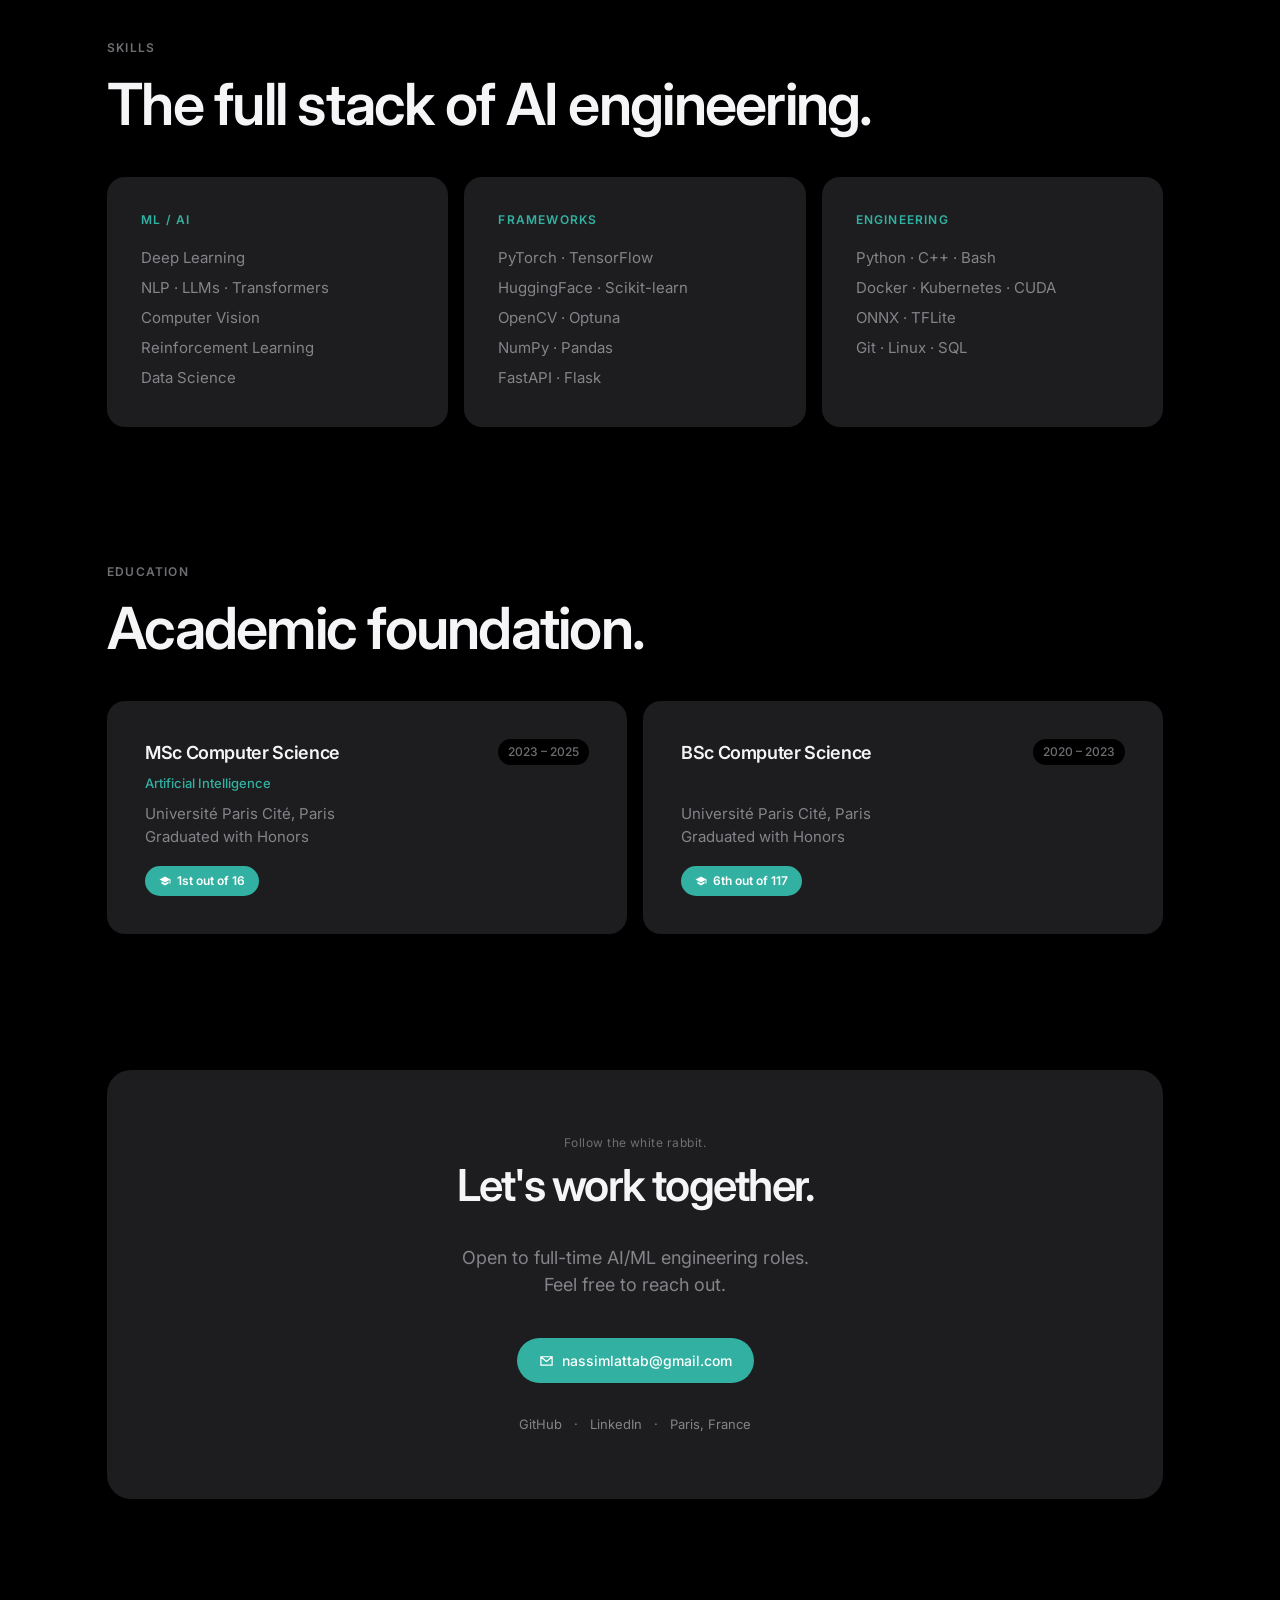
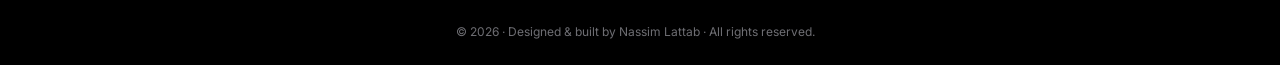
==== commit c904fdb9: "feat: replace Mistral chatbot project with DDPM image generation - Update project card in index.html" ====
--- a/index.html
+++ b/index.html
@@ -266,17 +266,20 @@
                 </div>
                 
                 <div class="project-card card reveal reveal-delay-2">
-                    <div class="project-year">2025</div>
-                    <div class="project-title">LLM Chatbot</div>
-                    <p class="project-desc">Hybrid architecture combining symbolic AI for intent resolution with Mistral 7B for generation, orchestrated via a custom message broker and containerized with Docker.</p>
+                    <div class="project-year">2026</div>
+                    <div class="project-title">Image Generation with Diffusion Models</div>
+                    <p class="project-desc">
+                        From-scratch implementation of DDPM and DDIM samplers in PyTorch, trained on FashionMNIST with a custom 14M-parameter U-Net, cosine noise schedule, and EMA-smoothed weights for inference.
+                    </p>
+                    <div class="project-metric">FID 10.74 (DDPM-1000) · 20× faster sampling with DDIM-50</div>
                     <div class="tag-row project-tags">
-                        <span class="tag">Mistral 7B</span>
                         <span class="tag">PyTorch</span>
-                        <span class="tag">Docker</span>
-                        <span class="tag">CUDA</span>
+                        <span class="tag">DDPM</span>
+                        <span class="tag">DDIM</span>
+                        <span class="tag">Generative AI</span>
                     </div>
                     <div class="project-footer">
-                        <a class="btn-github" href="https://github.com/Nestallum/llm-chatbot" target="_blank" rel="noopener">
+                        <a class="btn-github" href="https://github.com/Nestallum/fashion-mnist-ddpm-generation" target="_blank" rel="noopener">
                             View on GitHub
                             <svg width="11" height="11" viewBox="0 0 12 12" fill="none" aria-hidden="true">
                                 <path d="M2 10L10 2M10 2H4M10 2v6" stroke="currentColor" stroke-width="1.5" stroke-linecap="round" stroke-linejoin="round" />
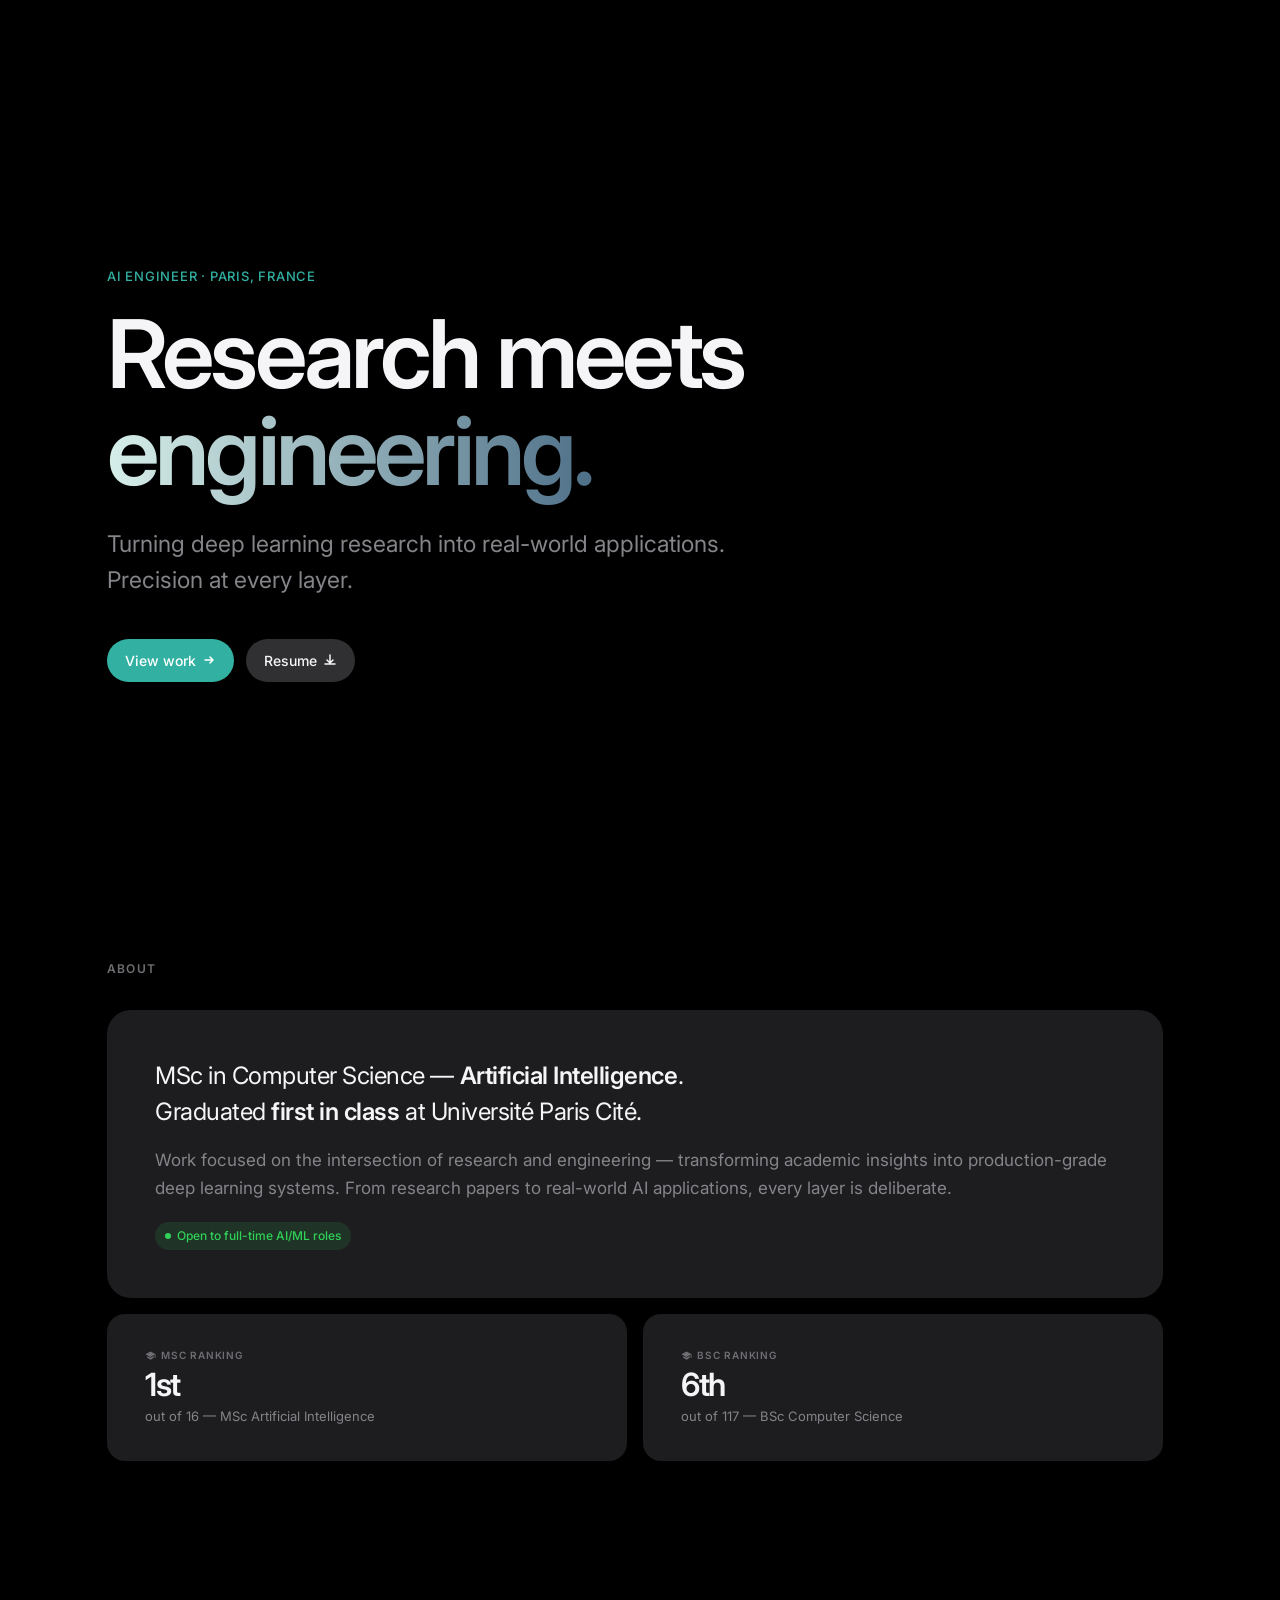
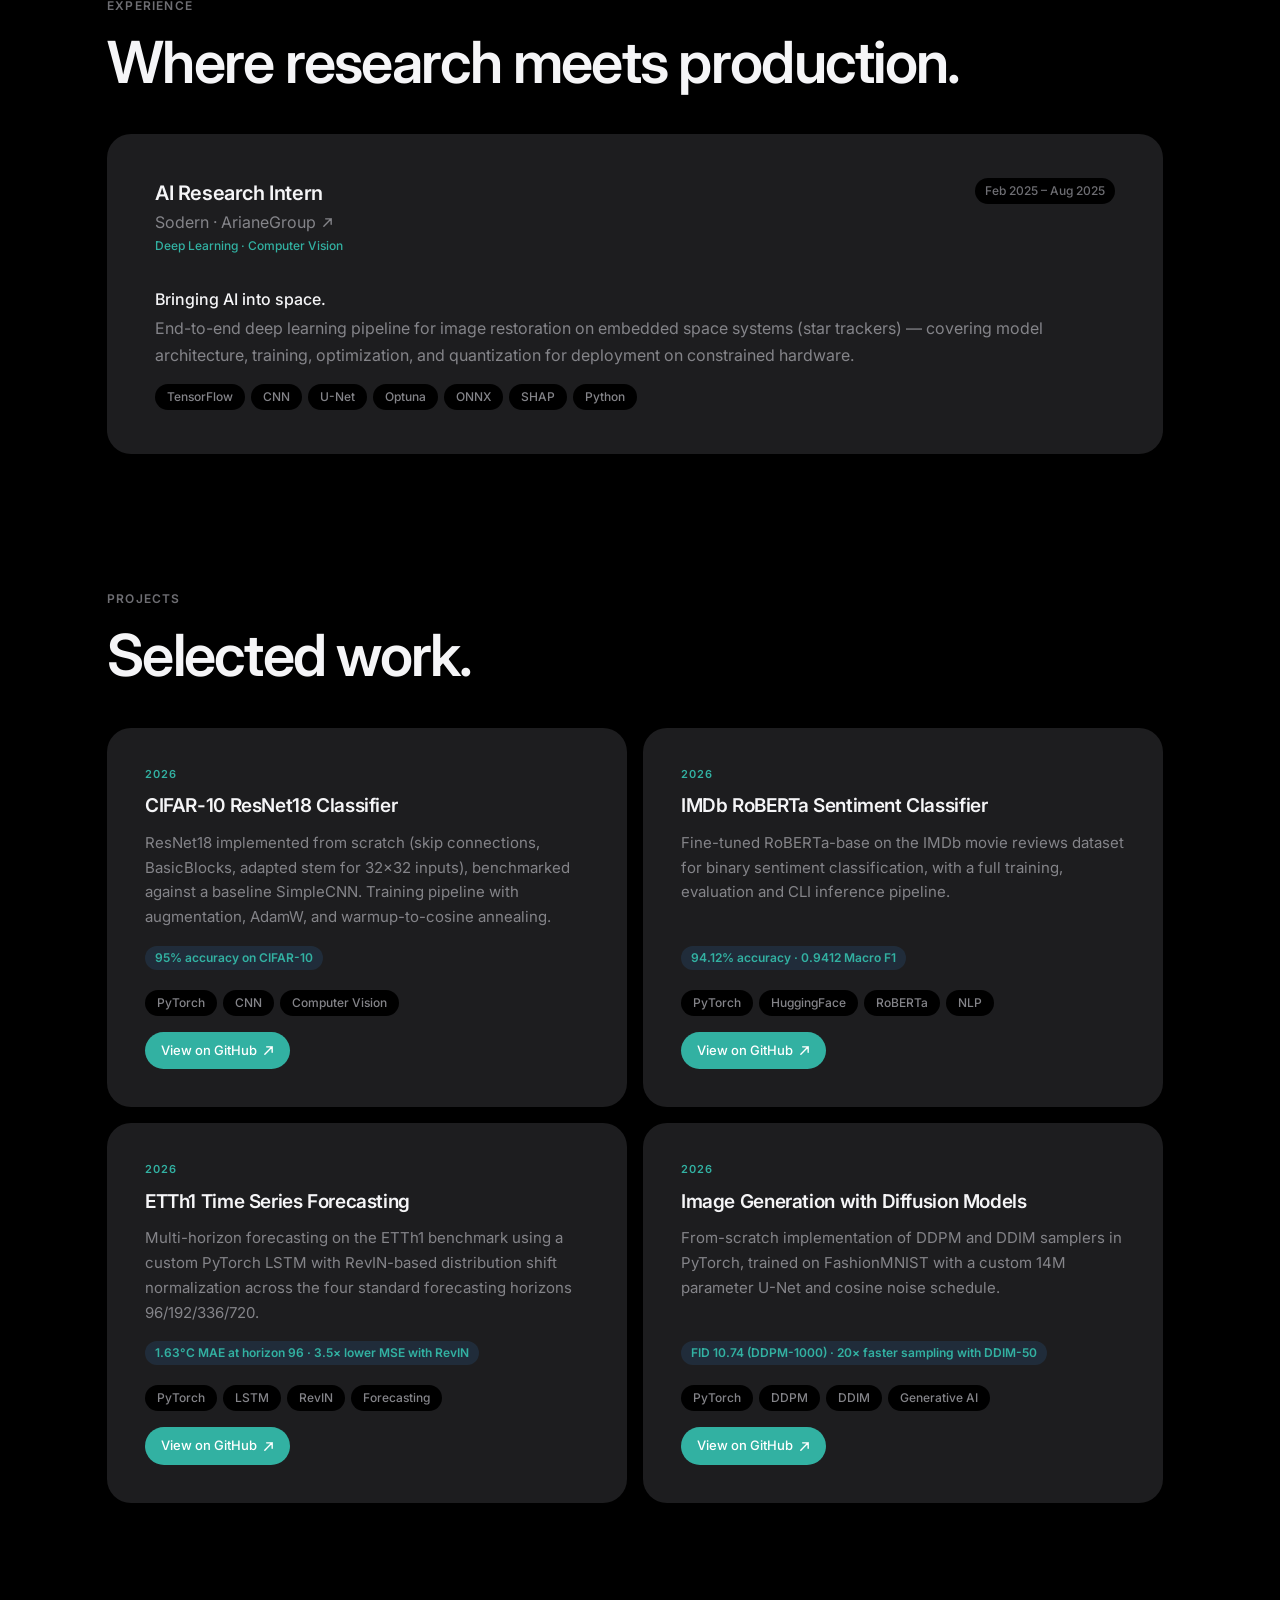
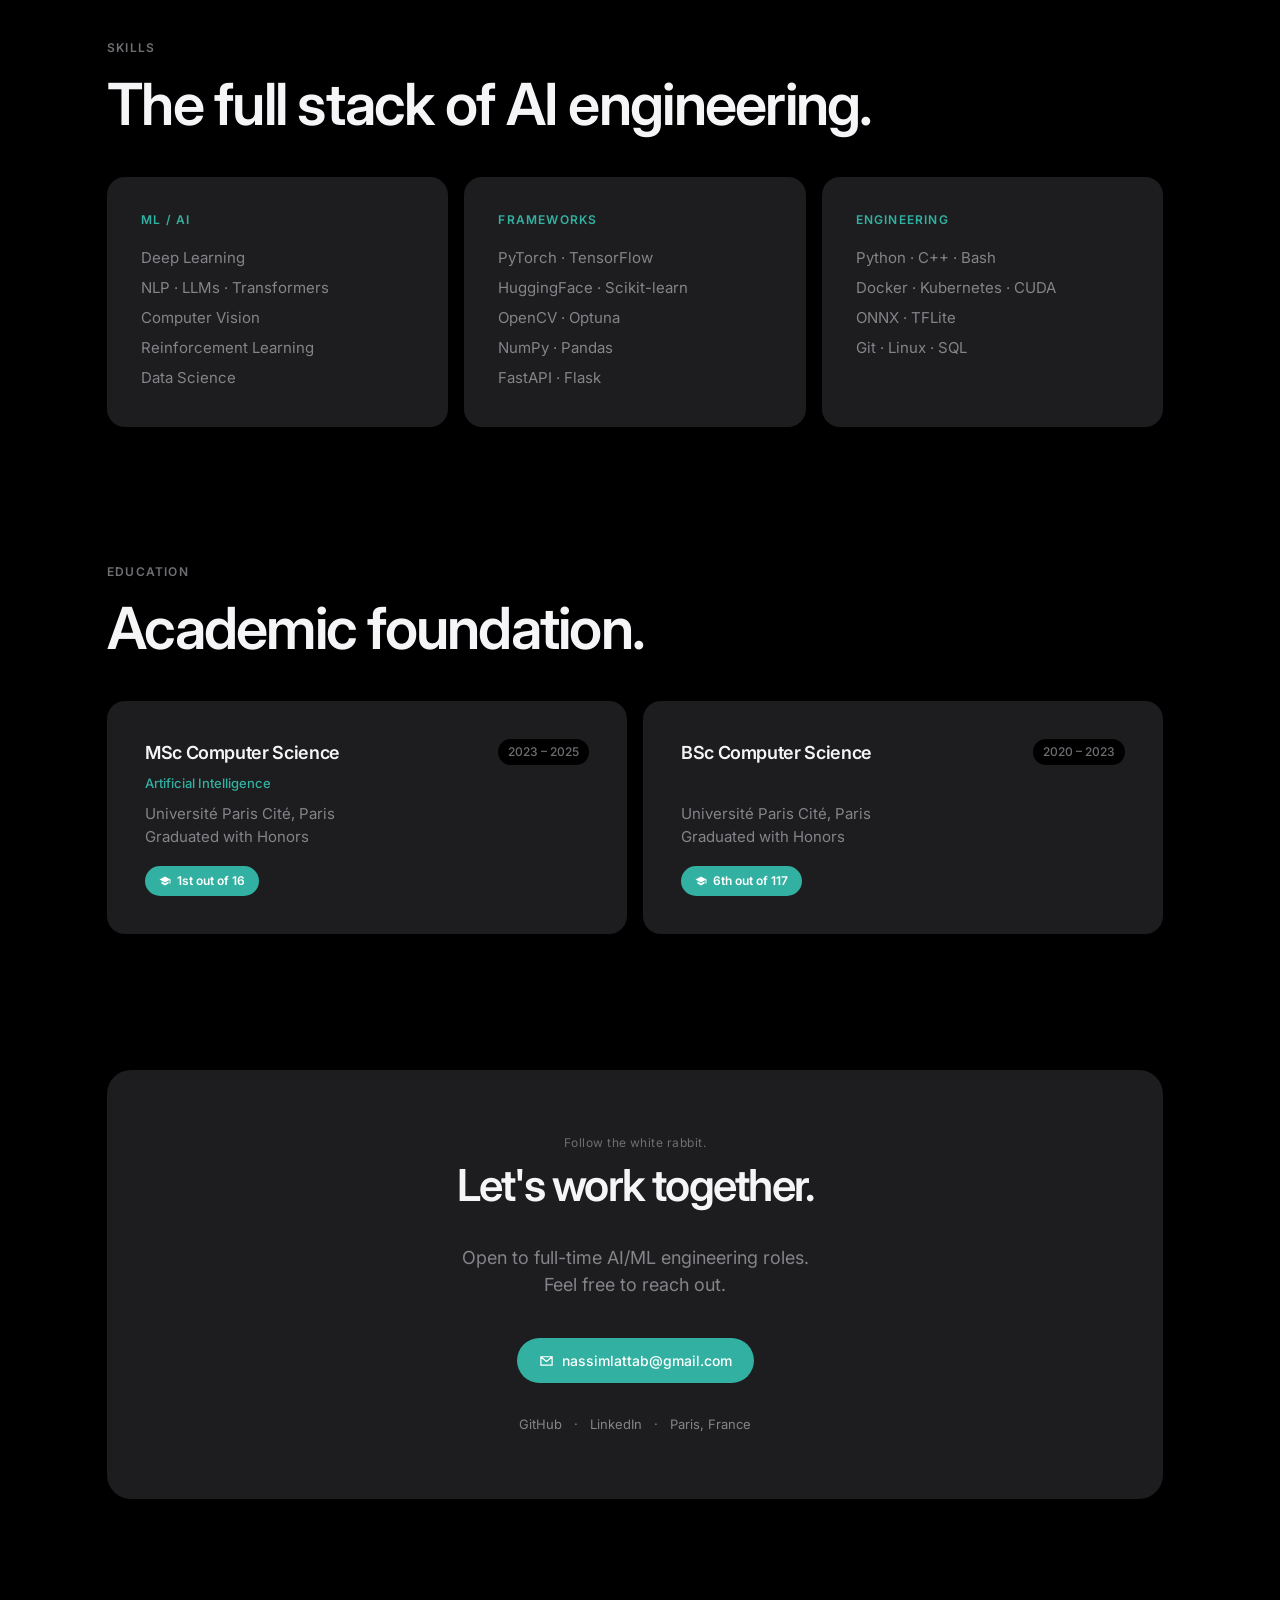
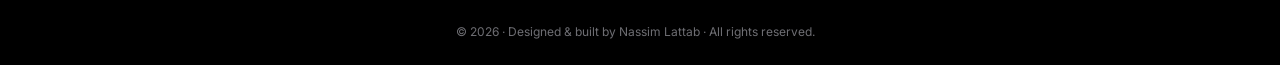
==== commit bde991fa: "style: shorten ETTh1 and DDPM descriptions for uniform card heights" ====
--- a/index.html
+++ b/index.html
@@ -209,7 +209,6 @@
                         <span class="tag">PyTorch</span>
                         <span class="tag">CNN</span>
                         <span class="tag">Computer Vision</span>
-                        <span class="tag">CUDA</span>
                     </div>
                     <div class="project-footer">
                         <a class="btn-github" href="https://github.com/Nestallum/cifar10-cnn-classifier" target="_blank" rel="noopener">
@@ -246,7 +245,7 @@
                     <div class="project-year">2026</div>
                     <div class="project-title">ETTh1 Time Series Forecasting</div>
                     <p class="project-desc">
-                        Multi-horizon forecasting on the ETTh1 benchmark using a custom PyTorch LSTM with RevIN-based distribution shift normalization, evaluated across the four standard forecasting horizons (96/192/336/720).
+                        Multi-horizon forecasting on the ETTh1 benchmark using a custom PyTorch LSTM with RevIN-based distribution shift normalization across the four standard forecasting horizons 96/192/336/720.
                     </p>
                     <div class="project-metric">1.63°C MAE at horizon 96 · 3.5× lower MSE with RevIN</div>
                     <div class="tag-row project-tags">
@@ -269,7 +268,7 @@
                     <div class="project-year">2026</div>
                     <div class="project-title">Image Generation with Diffusion Models</div>
                     <p class="project-desc">
-                        From-scratch implementation of DDPM and DDIM samplers in PyTorch, trained on FashionMNIST with a custom 14M-parameter U-Net, cosine noise schedule, and EMA-smoothed weights for inference.
+                        From-scratch implementation of DDPM and DDIM samplers in PyTorch, trained on FashionMNIST with a custom 14M parameter U-Net and cosine noise schedule.
                     </p>
                     <div class="project-metric">FID 10.74 (DDPM-1000) · 20× faster sampling with DDIM-50</div>
                     <div class="tag-row project-tags">
